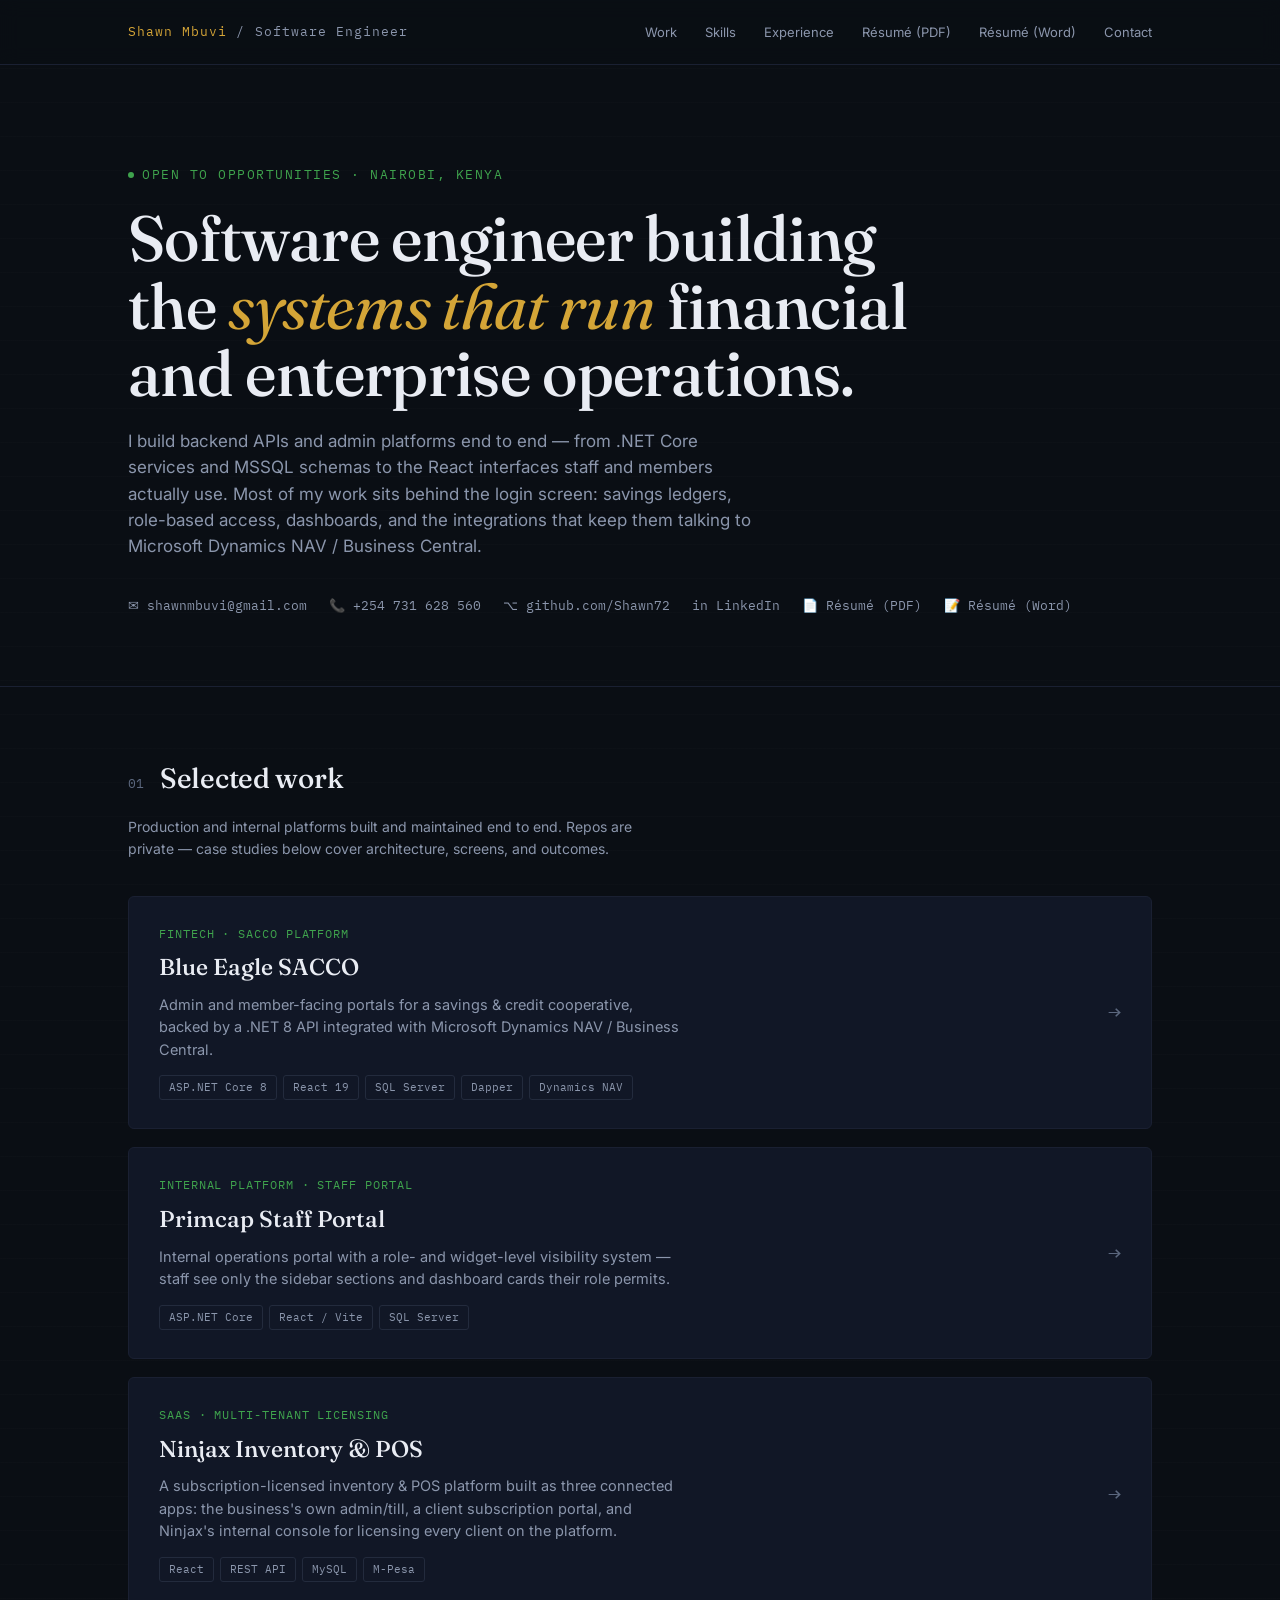
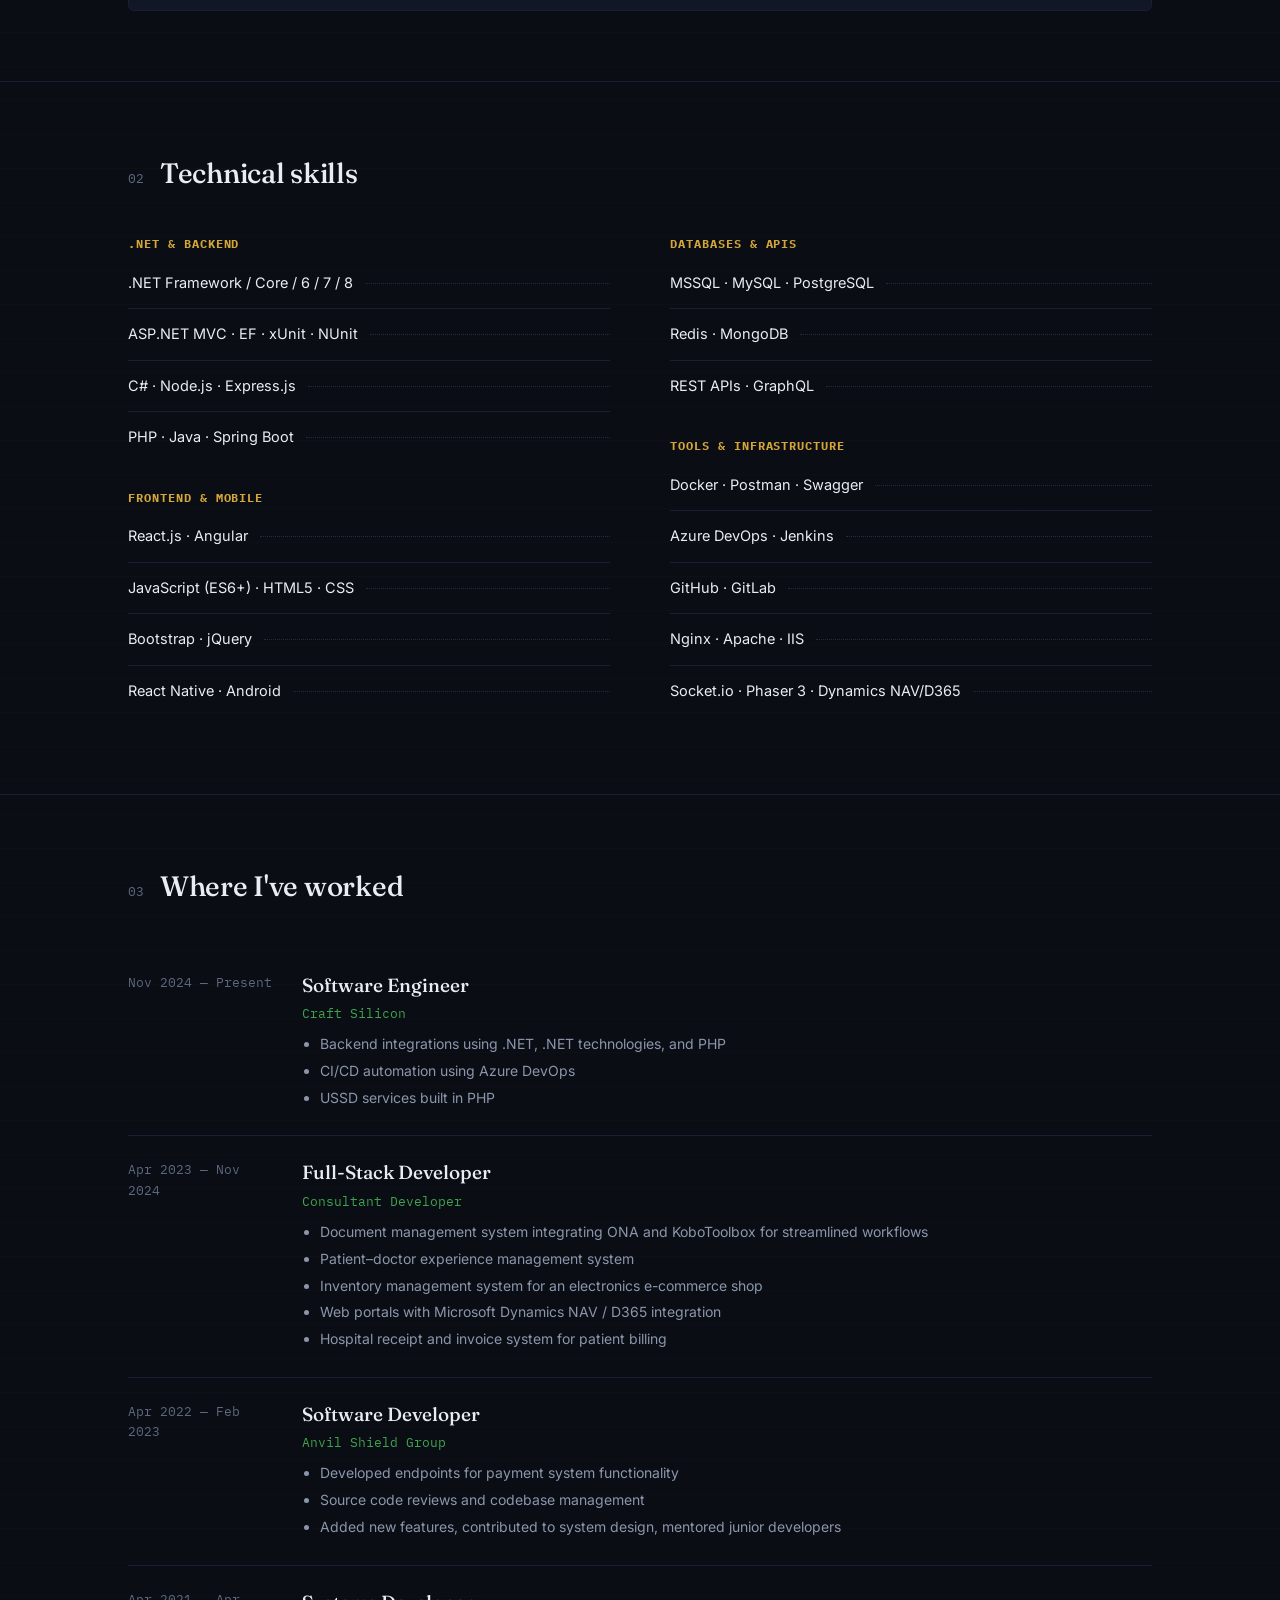
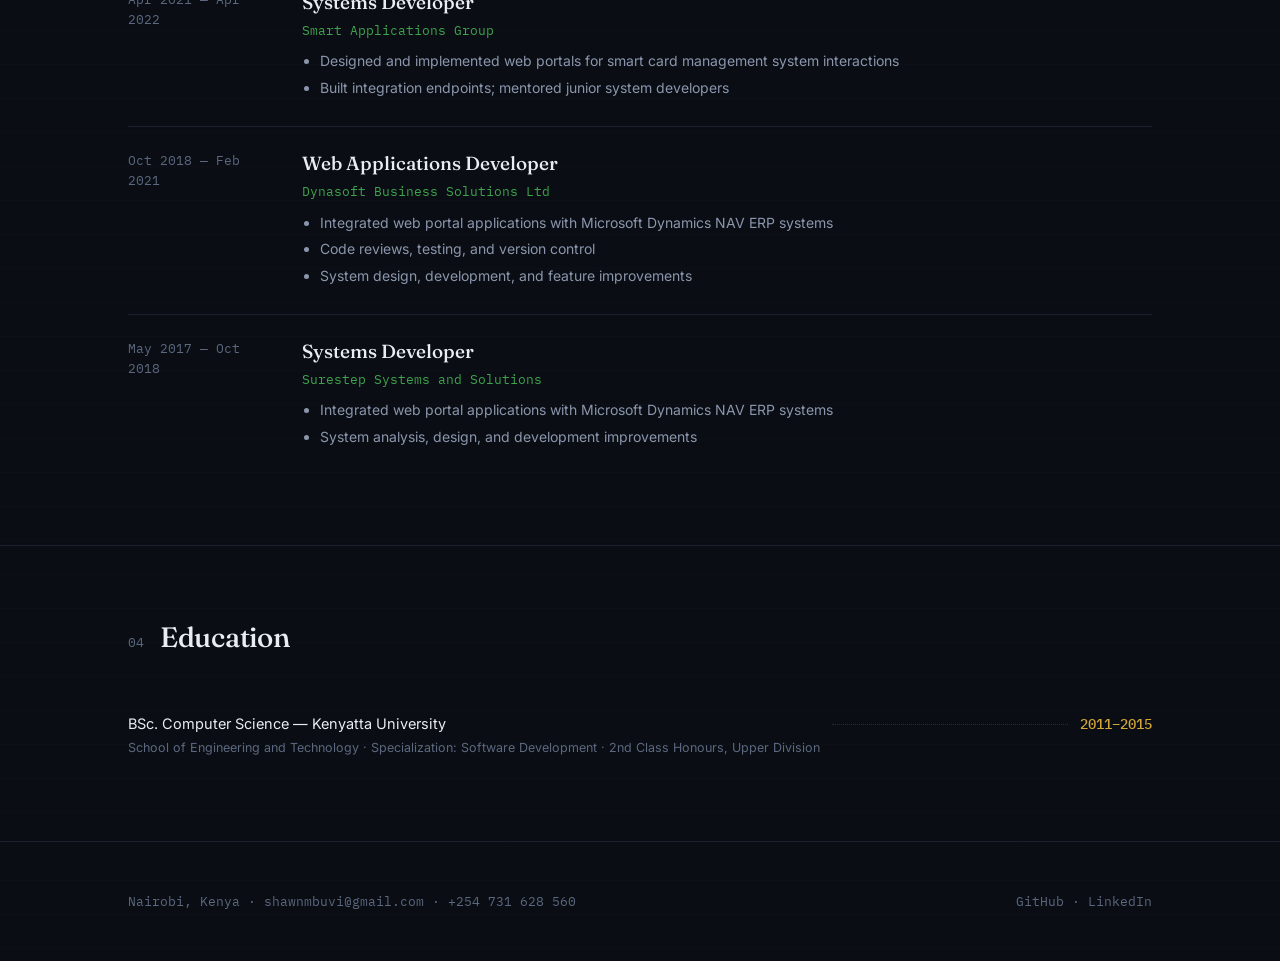
==== index.html @ 943379bf "Fix company name: Surestep, not Suresafe" ====
<!DOCTYPE html>
<html lang="en">
<head>
<meta charset="UTF-8">
<meta name="viewport" content="width=device-width, initial-scale=1.0">
<title>Shawn Mbuvi — Software Engineer</title>
<meta name="description" content="Shawn Mbuvi Ngutu — Software Engineer. .NET, React, and MSSQL systems for financial and enterprise platforms across Kenya.">
<link rel="stylesheet" href="css/style.css">
</head>
<body>

<nav class="nav">
  <div class="wrap">
    <a href="index.html" class="nav-mark">Shawn Mbuvi <span>/ Software Engineer</span></a>
    <div class="nav-links">
      <a href="#work">Work</a>
      <a href="#skills">Skills</a>
      <a href="#experience">Experience</a>
      <a href="assets/cv/Shawn_Mbuvi_CV.pdf" target="_blank" rel="noopener">Résumé (PDF)</a>
      <a href="assets/cv/Shawn_Mbuvi_CV.docx" target="_blank" rel="noopener">Résumé (Word)</a>
      <a href="#contact">Contact</a>
    </div>
  </div>
</nav>

<header class="hero">
  <div class="wrap">
    <div class="eyebrow">Open to opportunities · Nairobi, Kenya</div>
    <h1>Software engineer building the <em>systems that run</em> financial and enterprise operations.</h1>
    <p class="hero-lede">
      I build backend APIs and admin platforms end to end — from .NET Core services and MSSQL schemas
      to the React interfaces staff and members actually use. Most of my work sits behind the login screen:
      savings ledgers, role-based access, dashboards, and the integrations that keep them talking to
      Microsoft Dynamics NAV / Business Central.
    </p>
    <div class="hero-contacts">
      <a href="mailto:shawnmbuvi@gmail.com">✉ shawnmbuvi@gmail.com</a>
      <a href="tel:+254731628560">📞 +254 731 628 560</a>
      <a href="https://github.com/Shawn72" target="_blank" rel="noopener">⌥ github.com/Shawn72</a>
      <a href="https://www.linkedin.com/in/shawn-andre-mbuvi-02062682/" target="_blank" rel="noopener">in LinkedIn</a>
      <a href="assets/cv/Shawn_Mbuvi_CV.pdf" target="_blank" rel="noopener">📄 Résumé (PDF)</a>
      <a href="assets/cv/Shawn_Mbuvi_CV.docx" target="_blank" rel="noopener">📝 Résumé (Word)</a>
    </div>
  </div>
</header>

<section class="section" id="work">
  <div class="wrap">
    <div class="section-head">
      <span class="section-num">01</span>
      <h2>Selected work</h2>
    </div>
    <p class="section-note">Production and internal platforms built and maintained end to end. Repos are private — case studies below cover architecture, screens, and outcomes.</p>

    <div class="projects-grid">

      <a href="projects/blueeagle.html" class="pcard">
        <div>
          <div class="pcard-tag">Fintech · SACCO Platform</div>
          <h3>Blue Eagle SACCO</h3>
          <p>Admin and member-facing portals for a savings & credit cooperative, backed by a .NET 8 API
             integrated with Microsoft Dynamics NAV / Business Central.</p>
          <div class="pcard-stack">
            <span class="chip">ASP.NET Core 8</span>
            <span class="chip">React 19</span>
            <span class="chip">SQL Server</span>
            <span class="chip">Dapper</span>
            <span class="chip">Dynamics NAV</span>
          </div>
        </div>
        <div class="pcard-arrow">→</div>
      </a>

      <a href="projects/primcap.html" class="pcard">
        <div>
          <div class="pcard-tag">Internal Platform · Staff Portal</div>
          <h3>Primcap Staff Portal</h3>
          <p>Internal operations portal with a role- and widget-level visibility system — staff see only
             the sidebar sections and dashboard cards their role permits.</p>
          <div class="pcard-stack">
            <span class="chip">ASP.NET Core</span>
            <span class="chip">React / Vite</span>
            <span class="chip">SQL Server</span>
          </div>
        </div>
        <div class="pcard-arrow">→</div>
      </a>

      <a href="projects/ninjax.html" class="pcard">
        <div>
          <div class="pcard-tag">SaaS · Multi-tenant Licensing</div>
          <h3>Ninjax Inventory &amp; POS</h3>
          <p>A subscription-licensed inventory &amp; POS platform built as three connected apps: the
             business's own admin/till, a client subscription portal, and Ninjax's internal console for
             licensing every client on the platform.</p>
          <div class="pcard-stack">
            <span class="chip">React</span>
            <span class="chip">REST API</span>
            <span class="chip">MySQL</span>
            <span class="chip">M-Pesa</span>
          </div>
        </div>
        <div class="pcard-arrow">→</div>
      </a>

    </div>
  </div>
</section>

<section class="section" id="skills">
  <div class="wrap">
    <div class="section-head">
      <span class="section-num">02</span>
      <h2>Technical skills</h2>
    </div>

    <div class="skills-grid">
      <div>
        <div class="skill-group">
          <h4>.NET &amp; Backend</h4>
          <div class="ledger-row"><span class="ledger-label">.NET Framework / Core / 6 / 7 / 8</span><span class="ledger-leader"></span></div>
          <div class="ledger-row"><span class="ledger-label">ASP.NET MVC · EF · xUnit · NUnit</span><span class="ledger-leader"></span></div>
          <div class="ledger-row"><span class="ledger-label">C# · Node.js · Express.js</span><span class="ledger-leader"></span></div>
          <div class="ledger-row"><span class="ledger-label">PHP · Java · Spring Boot</span><span class="ledger-leader"></span></div>
        </div>
        <div class="skill-group" style="margin-top:26px">
          <h4>Frontend &amp; Mobile</h4>
          <div class="ledger-row"><span class="ledger-label">React.js · Angular</span><span class="ledger-leader"></span></div>
          <div class="ledger-row"><span class="ledger-label">JavaScript (ES6+) · HTML5 · CSS</span><span class="ledger-leader"></span></div>
          <div class="ledger-row"><span class="ledger-label">Bootstrap · jQuery</span><span class="ledger-leader"></span></div>
          <div class="ledger-row"><span class="ledger-label">React Native · Android</span><span class="ledger-leader"></span></div>
        </div>
      </div>
      <div>
        <div class="skill-group">
          <h4>Databases &amp; APIs</h4>
          <div class="ledger-row"><span class="ledger-label">MSSQL · MySQL · PostgreSQL</span><span class="ledger-leader"></span></div>
          <div class="ledger-row"><span class="ledger-label">Redis · MongoDB</span><span class="ledger-leader"></span></div>
          <div class="ledger-row"><span class="ledger-label">REST APIs · GraphQL</span><span class="ledger-leader"></span></div>
        </div>
        <div class="skill-group" style="margin-top:26px">
          <h4>Tools &amp; Infrastructure</h4>
          <div class="ledger-row"><span class="ledger-label">Docker · Postman · Swagger</span><span class="ledger-leader"></span></div>
          <div class="ledger-row"><span class="ledger-label">Azure DevOps · Jenkins</span><span class="ledger-leader"></span></div>
          <div class="ledger-row"><span class="ledger-label">GitHub · GitLab</span><span class="ledger-leader"></span></div>
          <div class="ledger-row"><span class="ledger-label">Nginx · Apache · IIS</span><span class="ledger-leader"></span></div>
          <div class="ledger-row"><span class="ledger-label">Socket.io · Phaser 3 · Dynamics NAV/D365</span><span class="ledger-leader"></span></div>
        </div>
      </div>
    </div>
  </div>
</section>

<section class="section" id="experience">
  <div class="wrap">
    <div class="section-head">
      <span class="section-num">03</span>
      <h2>Where I've worked</h2>
    </div>

    <div class="timeline">
      <div class="tl-item">
        <div class="tl-date">Nov 2024 — Present</div>
        <div>
          <div class="tl-role">Software Engineer</div>
          <div class="tl-org">Craft Silicon</div>
          <ul>
            <li>Backend integrations using .NET, .NET technologies, and PHP</li>
            <li>CI/CD automation using Azure DevOps</li>
            <li>USSD services built in PHP</li>
          </ul>
        </div>
      </div>

      <div class="tl-item">
        <div class="tl-date">Apr 2023 — Nov 2024</div>
        <div>
          <div class="tl-role">Full-Stack Developer</div>
          <div class="tl-org">Consultant Developer</div>
          <ul>
            <li>Document management system integrating ONA and KoboToolbox for streamlined workflows</li>
            <li>Patient–doctor experience management system</li>
            <li>Inventory management system for an electronics e-commerce shop</li>
            <li>Web portals with Microsoft Dynamics NAV / D365 integration</li>
            <li>Hospital receipt and invoice system for patient billing</li>
          </ul>
        </div>
      </div>

      <div class="tl-item">
        <div class="tl-date">Apr 2022 — Feb 2023</div>
        <div>
          <div class="tl-role">Software Developer</div>
          <div class="tl-org">Anvil Shield Group</div>
          <ul>
            <li>Developed endpoints for payment system functionality</li>
            <li>Source code reviews and codebase management</li>
            <li>Added new features, contributed to system design, mentored junior developers</li>
          </ul>
        </div>
      </div>

      <div class="tl-item">
        <div class="tl-date">Apr 2021 — Apr 2022</div>
        <div>
          <div class="tl-role">Systems Developer</div>
          <div class="tl-org">Smart Applications Group</div>
          <ul>
            <li>Designed and implemented web portals for smart card management system interactions</li>
            <li>Built integration endpoints; mentored junior system developers</li>
          </ul>
        </div>
      </div>

      <div class="tl-item">
        <div class="tl-date">Oct 2018 — Feb 2021</div>
        <div>
          <div class="tl-role">Web Applications Developer</div>
          <div class="tl-org">Dynasoft Business Solutions Ltd</div>
          <ul>
            <li>Integrated web portal applications with Microsoft Dynamics NAV ERP systems</li>
            <li>Code reviews, testing, and version control</li>
            <li>System design, development, and feature improvements</li>
          </ul>
        </div>
      </div>

      <div class="tl-item">
        <div class="tl-date">May 2017 — Oct 2018</div>
        <div>
          <div class="tl-role">Systems Developer</div>
          <div class="tl-org">Surestep Systems and Solutions</div>
          <ul>
            <li>Integrated web portal applications with Microsoft Dynamics NAV ERP systems</li>
            <li>System analysis, design, and development improvements</li>
          </ul>
        </div>
      </div>
    </div>
  </div>
</section>

<section class="section" id="education">
  <div class="wrap">
    <div class="section-head">
      <span class="section-num">04</span>
      <h2>Education</h2>
    </div>
    <div class="ledger-row">
      <span class="ledger-label">BSc. Computer Science — Kenyatta University<span class="ledger-sub">School of Engineering and Technology · Specialization: Software Development · 2nd Class Honours, Upper Division</span></span>
      <span class="ledger-leader"></span>
      <span class="ledger-value">2011–2015</span>
    </div>
  </div>
</section>

<footer class="footer" id="contact">
  <div class="wrap" style="display:flex;justify-content:space-between;align-items:center;flex-wrap:wrap;gap:16px;width:100%">
    <div class="footer-mono">Nairobi, Kenya · <a href="mailto:shawnmbuvi@gmail.com">shawnmbuvi@gmail.com</a> · +254 731 628 560</div>
    <div class="footer-mono"><a href="https://github.com/Shawn72" target="_blank" rel="noopener">GitHub</a> · <a href="https://www.linkedin.com/in/shawn-andre-mbuvi-02062682/" target="_blank" rel="noopener">LinkedIn</a></div>
  </div>
</footer>

</body>
</html>
---- css/style.css ----
@import url('https://fonts.googleapis.com/css2?family=Fraunces:opsz,wght@9..144,400;9..144,500;9..144,600&family=Inter:wght@400;500;600;700&family=IBM+Plex+Mono:wght@400;500;600&display=swap');

:root{
  --bg:#0A0E14;
  --panel:#111726;
  --panel-raised:#161D2E;
  --ink:#E9ECF3;
  --ink-dim:#8B96AC;
  --ink-faint:#5C687F;
  --gold:#D4A537;
  --gold-soft:#8A7434;
  --green:#3FA34D;
  --rule:#232B3D;
  --rule-soft:#1A2032;

  --display:'Fraunces', serif;
  --body:'Inter', -apple-system, sans-serif;
  --mono:'IBM Plex Mono', monospace;

  --max:1080px;
}

*{box-sizing:border-box;margin:0;padding:0}
html{scroll-behavior:smooth}
body{
  background:var(--bg);
  color:var(--ink);
  font-family:var(--body);
  line-height:1.55;
  -webkit-font-smoothing:antialiased;
}
a{color:inherit;text-decoration:none}
img{max-width:100%;display:block}

.wrap{max-width:var(--max);margin:0 auto;padding:0 28px}

/* Faint ledger-paper texture on the base background */
body{
  background-image:
    repeating-linear-gradient(180deg, rgba(255,255,255,0.012) 0px, rgba(255,255,255,0.012) 1px, transparent 1px, transparent 34px);
}

/* ---------- Nav ---------- */
.nav{
  position:sticky; top:0; z-index:50;
  background:rgba(10,14,20,0.86);
  backdrop-filter:blur(10px);
  border-bottom:1px solid var(--rule-soft);
}
.nav .wrap{display:flex;align-items:center;justify-content:space-between;height:64px}
.nav-mark{font-family:var(--mono);font-size:13px;letter-spacing:.08em;color:var(--gold)}
.nav-mark span{color:var(--ink-dim)}
.nav-links{display:flex;gap:28px;font-size:13px;color:var(--ink-dim)}
.nav-links a:hover{color:var(--ink)}
.nav-back{font-family:var(--mono);font-size:13px;color:var(--ink-dim)}
.nav-back:hover{color:var(--gold)}

/* ---------- Ledger row (signature element) ---------- */
.ledger{width:100%;border-collapse:collapse}
.ledger-row{
  display:flex; align-items:baseline; gap:12px;
  padding:14px 0;
  border-bottom:1px solid var(--rule-soft);
}
.ledger-row:last-child{border-bottom:none}
.ledger-label{
  font-family:var(--body); font-size:14.5px; color:var(--ink);
  white-space:nowrap;
}
.ledger-leader{
  flex:1; border-bottom:1px dotted var(--rule);
  transform:translateY(-4px);
  min-width:20px;
}
.ledger-value{
  font-family:var(--mono); font-size:14px; color:var(--gold);
  white-space:nowrap; font-weight:500;
}
.ledger-sub{font-size:12.5px;color:var(--ink-faint);display:block;margin-top:2px}

/* ---------- Hero ---------- */
.hero{padding:100px 0 70px; border-bottom:1px solid var(--rule-soft)}
.eyebrow{
  font-family:var(--mono); font-size:12.5px; letter-spacing:.12em;
  color:var(--green); text-transform:uppercase; margin-bottom:20px;
  display:flex; align-items:center; gap:8px;
}
.eyebrow::before{content:'';width:6px;height:6px;background:var(--green);border-radius:50%;display:inline-block}
.hero h1{
  font-family:var(--display); font-weight:500; font-size:clamp(38px,5.2vw,64px);
  line-height:1.05; letter-spacing:-0.01em; max-width:820px; margin-bottom:22px;
}
.hero h1 em{font-style:italic;color:var(--gold);font-weight:400}
.hero-lede{
  font-size:17px; color:var(--ink-dim); max-width:640px; margin-bottom:36px;
}
.hero-contacts{display:flex;flex-wrap:wrap;gap:22px;font-family:var(--mono);font-size:13px;color:var(--ink-dim)}
.hero-contacts a:hover{color:var(--gold)}

/* ---------- Section headers ---------- */
.section{padding:70px 0;border-bottom:1px solid var(--rule-soft)}
.section-head{display:flex;align-items:baseline;gap:16px;margin-bottom:40px}
.section-num{font-family:var(--mono);font-size:12.5px;color:var(--ink-faint)}
.section h2{font-family:var(--display);font-weight:500;font-size:28px;letter-spacing:-0.01em}
.section-note{font-size:14px;color:var(--ink-dim);max-width:520px;margin-top:-24px;margin-bottom:36px}

/* ---------- Project cards ---------- */
.projects-grid{display:flex;flex-direction:column;gap:18px}
.pcard{
  display:grid; grid-template-columns:1fr auto;
  gap:20px; align-items:center;
  background:var(--panel);
  border:1px solid var(--rule-soft);
  border-radius:6px;
  padding:28px 30px;
  transition:border-color .18s ease, background .18s ease;
}
.pcard:hover{border-color:var(--gold-soft); background:var(--panel-raised)}
.pcard-tag{font-family:var(--mono);font-size:11.5px;color:var(--green);letter-spacing:.08em;text-transform:uppercase;margin-bottom:8px}
.pcard h3{font-family:var(--display);font-weight:500;font-size:23px;margin-bottom:8px}
.pcard p{color:var(--ink-dim);font-size:14.5px;max-width:520px}
.pcard-stack{display:flex;flex-wrap:wrap;gap:6px;margin-top:14px}
.chip{
  font-family:var(--mono);font-size:11px;color:var(--ink-dim);
  border:1px solid var(--rule);padding:3px 9px;border-radius:3px;
}
.pcard-arrow{font-family:var(--mono);font-size:22px;color:var(--ink-faint);transition:color .18s, transform .18s}
.pcard:hover .pcard-arrow{color:var(--gold);transform:translateX(4px)}

/* ---------- Skills ---------- */
.skills-grid{display:grid;grid-template-columns:repeat(2,1fr);gap:0 60px}
.skill-group{margin-bottom:8px}
.skill-group h4{
  font-family:var(--mono);font-size:12px;letter-spacing:.08em;text-transform:uppercase;
  color:var(--gold); margin-bottom:4px;
}

/* ---------- Experience timeline ---------- */
.timeline{display:flex;flex-direction:column}
.tl-item{
  display:grid; grid-template-columns:150px 1fr; gap:24px;
  padding:22px 0; border-bottom:1px solid var(--rule-soft);
}
.tl-item:last-child{border-bottom:none}
.tl-date{font-family:var(--mono);font-size:13px;color:var(--ink-faint);padding-top:2px}
.tl-role{font-family:var(--display);font-size:19px;font-weight:500;margin-bottom:4px}
.tl-org{font-family:var(--mono);font-size:12.5px;color:var(--green);margin-bottom:10px}
.tl-item ul{padding-left:18px;color:var(--ink-dim);font-size:14px}
.tl-item li{margin-bottom:5px}

/* ---------- Footer ---------- */
.footer{padding:50px 0;display:flex;justify-content:space-between;align-items:center;flex-wrap:wrap;gap:16px}
.footer-mono{font-family:var(--mono);font-size:12.5px;color:var(--ink-faint)}
.footer a:hover{color:var(--gold)}

/* ---------- Case study pages ---------- */
.cs-hero{padding:60px 0 50px;border-bottom:1px solid var(--rule-soft)}
.cs-hero h1{font-family:var(--display);font-weight:500;font-size:clamp(32px,4.5vw,50px);letter-spacing:-.01em;margin-bottom:16px;max-width:760px}
.cs-hero p{color:var(--ink-dim);font-size:16px;max-width:600px}
.status-badge{
  display:inline-block; font-family:var(--mono); font-size:11.5px;
  border:1px solid var(--gold-soft); color:var(--gold);
  padding:4px 10px; border-radius:3px; margin-bottom:20px; letter-spacing:.05em;
}
.stat-strip{display:grid;grid-template-columns:repeat(auto-fit,minmax(120px,1fr));gap:0;margin-top:40px;border-top:1px solid var(--rule-soft)}
.stat{padding:20px 20px 20px 0;border-right:1px solid var(--rule-soft)}
.stat:last-child{border-right:none}
.stat-num{font-family:var(--mono);font-size:26px;color:var(--gold);font-weight:500}
.stat-label{font-size:12px;color:var(--ink-dim);margin-top:4px}

.shot{
  background:var(--panel); border:1px solid var(--rule-soft); border-radius:6px;
  padding:60px 24px; text-align:center; margin:28px 0;
}
.shot-label{font-family:var(--mono);font-size:12px;color:var(--ink-faint);letter-spacing:.06em;text-transform:uppercase}

.shot-img{
  background:var(--panel); border:1px solid var(--rule-soft); border-radius:6px;
  overflow:hidden; margin:28px 0;
}
.shot-img img{width:100%;display:block}
.shot-caption{
  padding:14px 18px; border-top:1px solid var(--rule-soft);
  display:flex; justify-content:space-between; align-items:baseline; gap:12px; flex-wrap:wrap;
}
.shot-caption h5{font-family:var(--body);font-weight:600;font-size:14px;color:var(--ink)}
.shot-caption p{font-family:var(--body);font-size:13px;color:var(--ink-dim);margin-top:2px}
.shot-caption .shot-route{font-family:var(--mono);font-size:11.5px;color:var(--gold);white-space:nowrap}
.shot-pair{display:grid;grid-template-columns:1fr 1fr;gap:20px}
@media (max-width:720px){.shot-pair{grid-template-columns:1fr}}

.feature-list{display:flex;flex-direction:column;gap:0}
.feature{padding:24px 0;border-bottom:1px solid var(--rule-soft);display:grid;grid-template-columns:32px 1fr;gap:18px}
.feature:last-child{border-bottom:none}
.feature-mark{font-family:var(--mono);color:var(--gold-soft);font-size:13px;padding-top:3px}
.feature h4{font-family:var(--display);font-weight:500;font-size:18px;margin-bottom:6px}
.feature p{color:var(--ink-dim);font-size:14.5px}

.placeholder-note{
  font-family:var(--mono);font-size:12px;color:var(--green);
  background:rgba(63,163,77,0.08);border:1px dashed rgba(63,163,77,0.35);
  padding:10px 14px;border-radius:4px;margin:10px 0 30px;
}

@media (max-width:720px){
  .skills-grid{grid-template-columns:1fr}
  .pcard{grid-template-columns:1fr}
  .pcard-arrow{display:none}
  .tl-item{grid-template-columns:1fr;gap:6px}
  .nav-links{display:none}
}
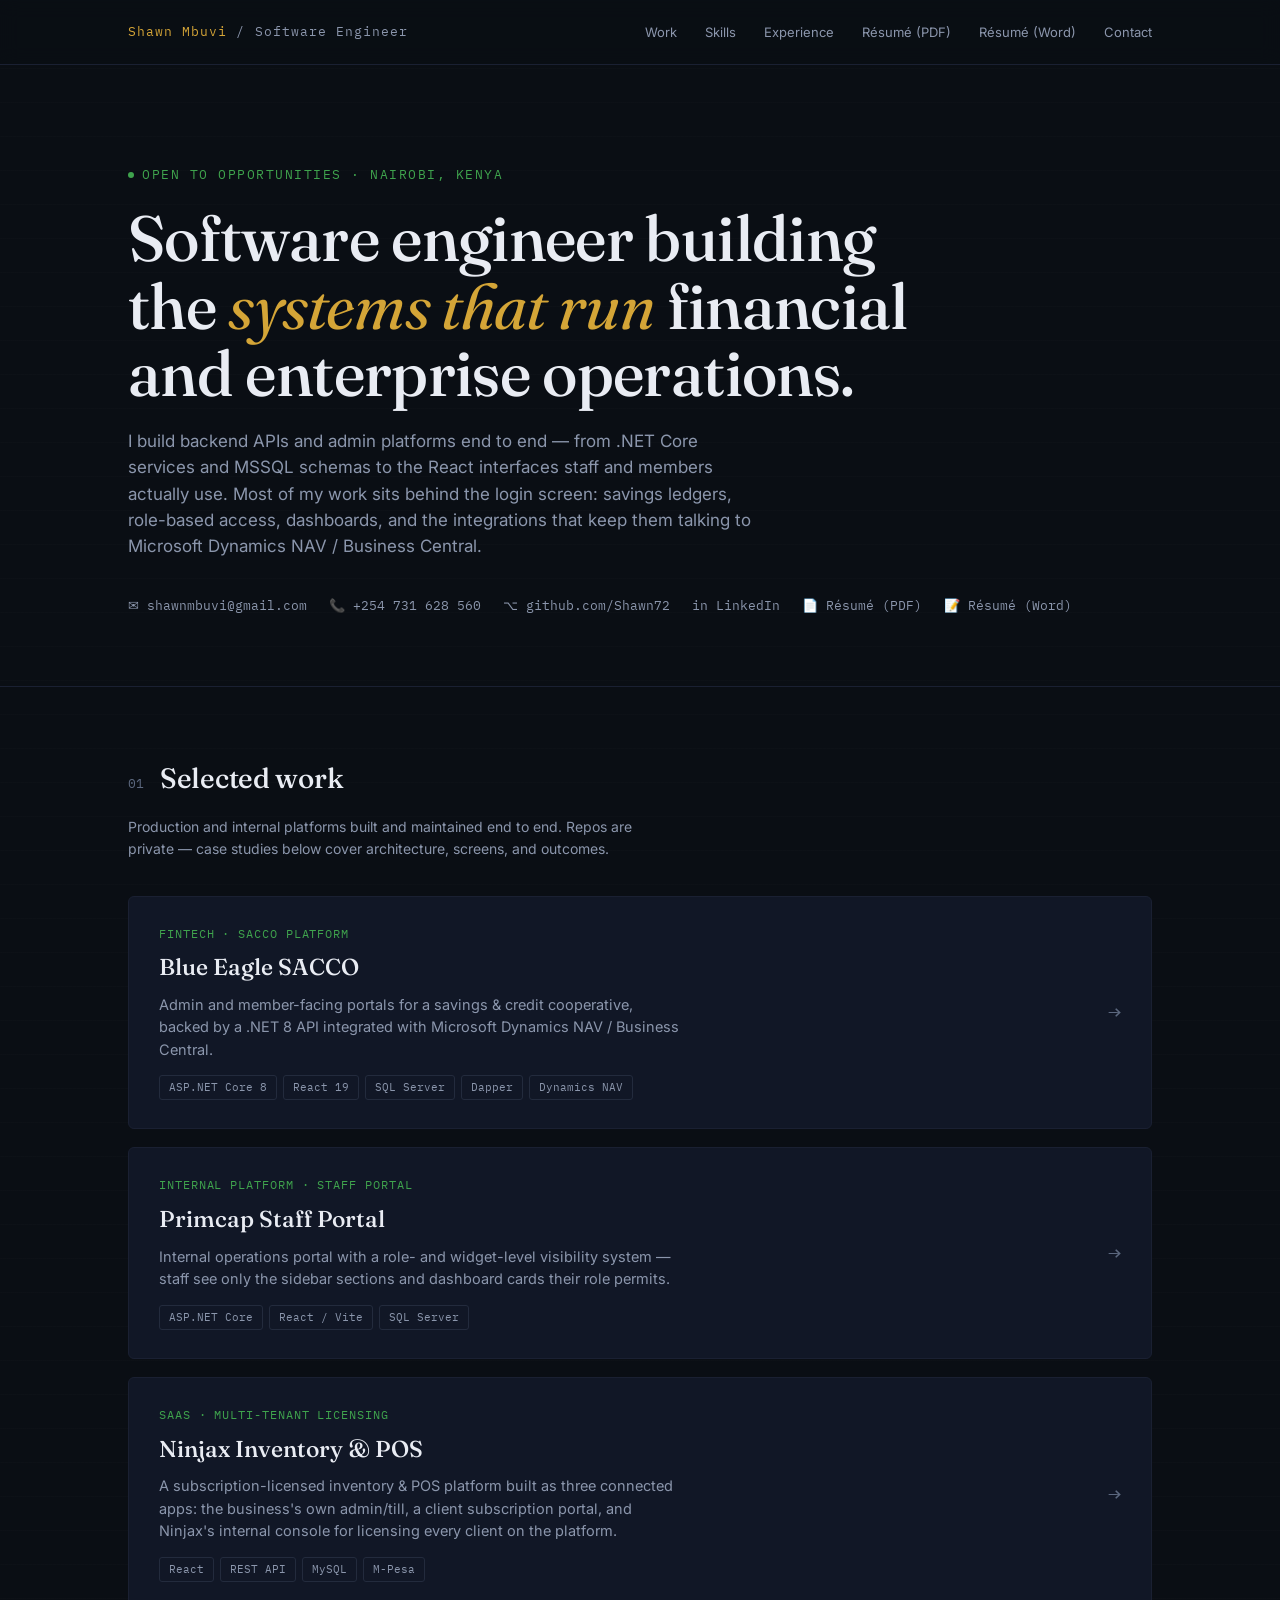
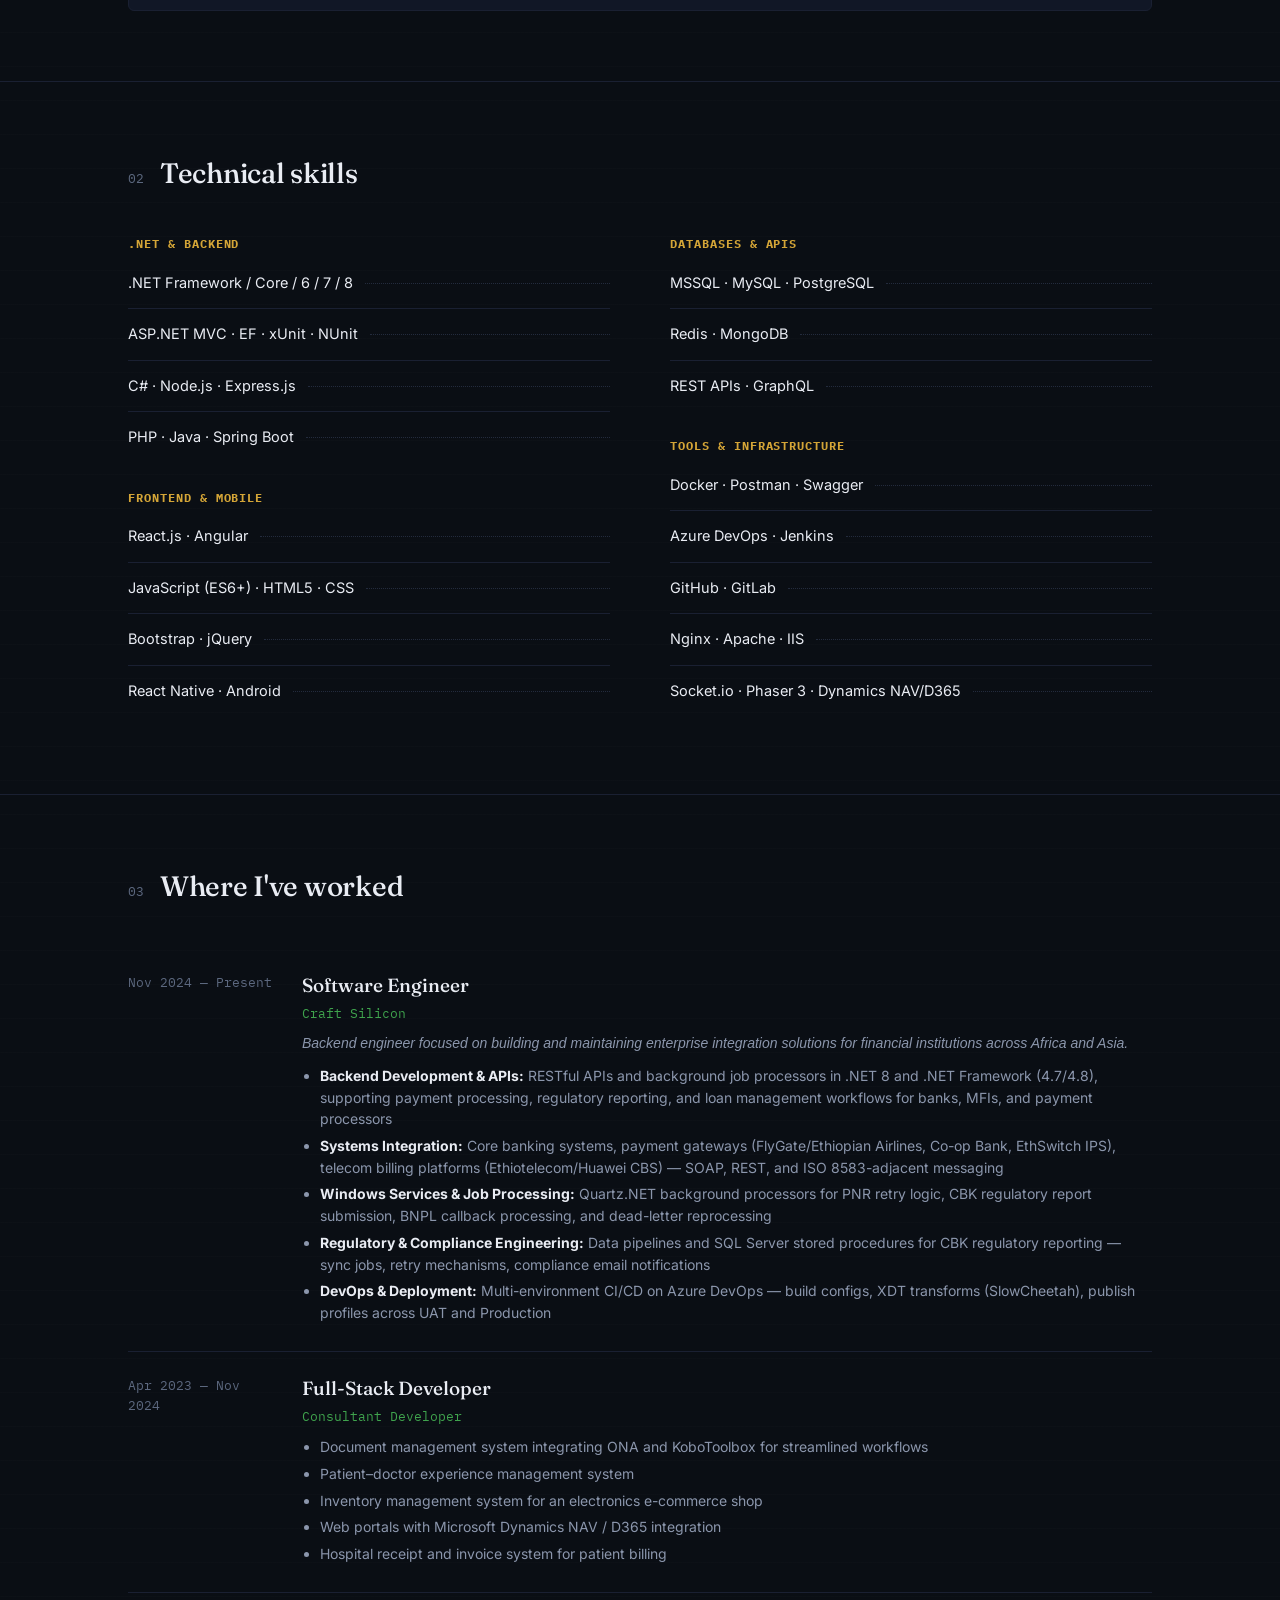
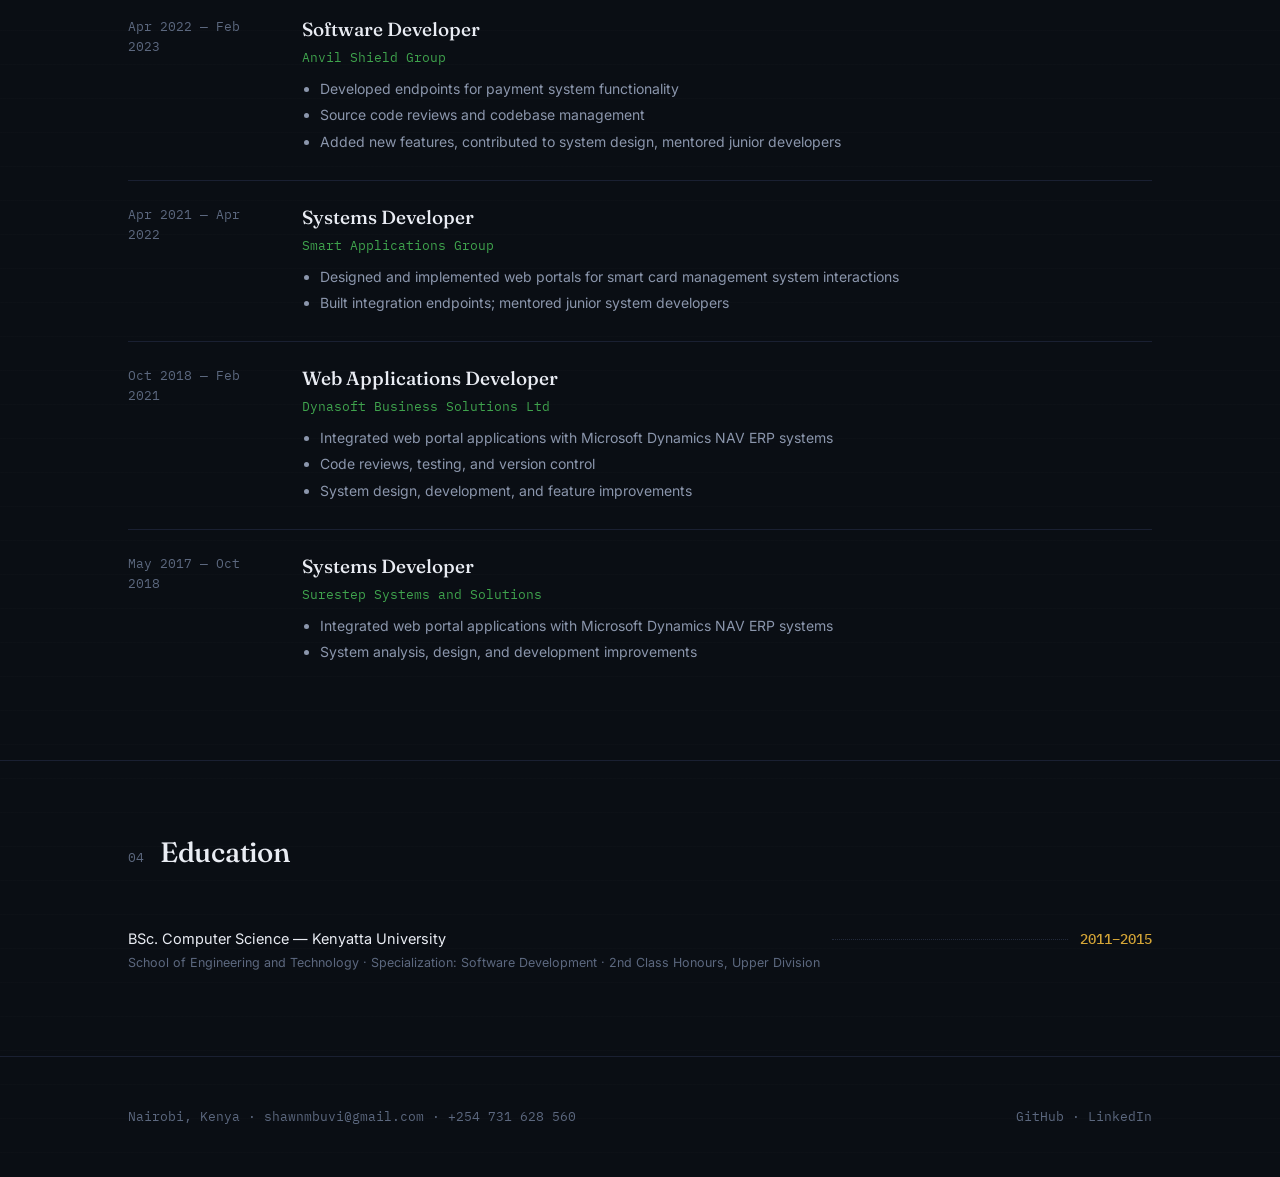
==== commit 146cb3f2: "Expand Craft Silicon timeline entry to match updated CV detail" ====
--- a/index.html
+++ b/index.html
@@ -164,10 +164,13 @@
         <div>
           <div class="tl-role">Software Engineer</div>
           <div class="tl-org">Craft Silicon</div>
-          <ul>
-            <li>Backend integrations using .NET, .NET technologies, and PHP</li>
-            <li>CI/CD automation using Azure DevOps</li>
-            <li>USSD services built in PHP</li>
+          <p style="font-size:14px;color:var(--ink-dim);font-style:italic;margin-bottom:10px">Backend engineer focused on building and maintaining enterprise integration solutions for financial institutions across Africa and Asia.</p>
+          <ul>
+            <li><strong style="color:var(--ink)">Backend Development &amp; APIs:</strong> RESTful APIs and background job processors in .NET 8 and .NET Framework (4.7/4.8), supporting payment processing, regulatory reporting, and loan management workflows for banks, MFIs, and payment processors</li>
+            <li><strong style="color:var(--ink)">Systems Integration:</strong> Core banking systems, payment gateways (FlyGate/Ethiopian Airlines, Co-op Bank, EthSwitch IPS), telecom billing platforms (Ethiotelecom/Huawei CBS) — SOAP, REST, and ISO 8583-adjacent messaging</li>
+            <li><strong style="color:var(--ink)">Windows Services &amp; Job Processing:</strong> Quartz.NET background processors for PNR retry logic, CBK regulatory report submission, BNPL callback processing, and dead-letter reprocessing</li>
+            <li><strong style="color:var(--ink)">Regulatory &amp; Compliance Engineering:</strong> Data pipelines and SQL Server stored procedures for CBK regulatory reporting — sync jobs, retry mechanisms, compliance email notifications</li>
+            <li><strong style="color:var(--ink)">DevOps &amp; Deployment:</strong> Multi-environment CI/CD on Azure DevOps — build configs, XDT transforms (SlowCheetah), publish profiles across UAT and Production</li>
           </ul>
         </div>
       </div>
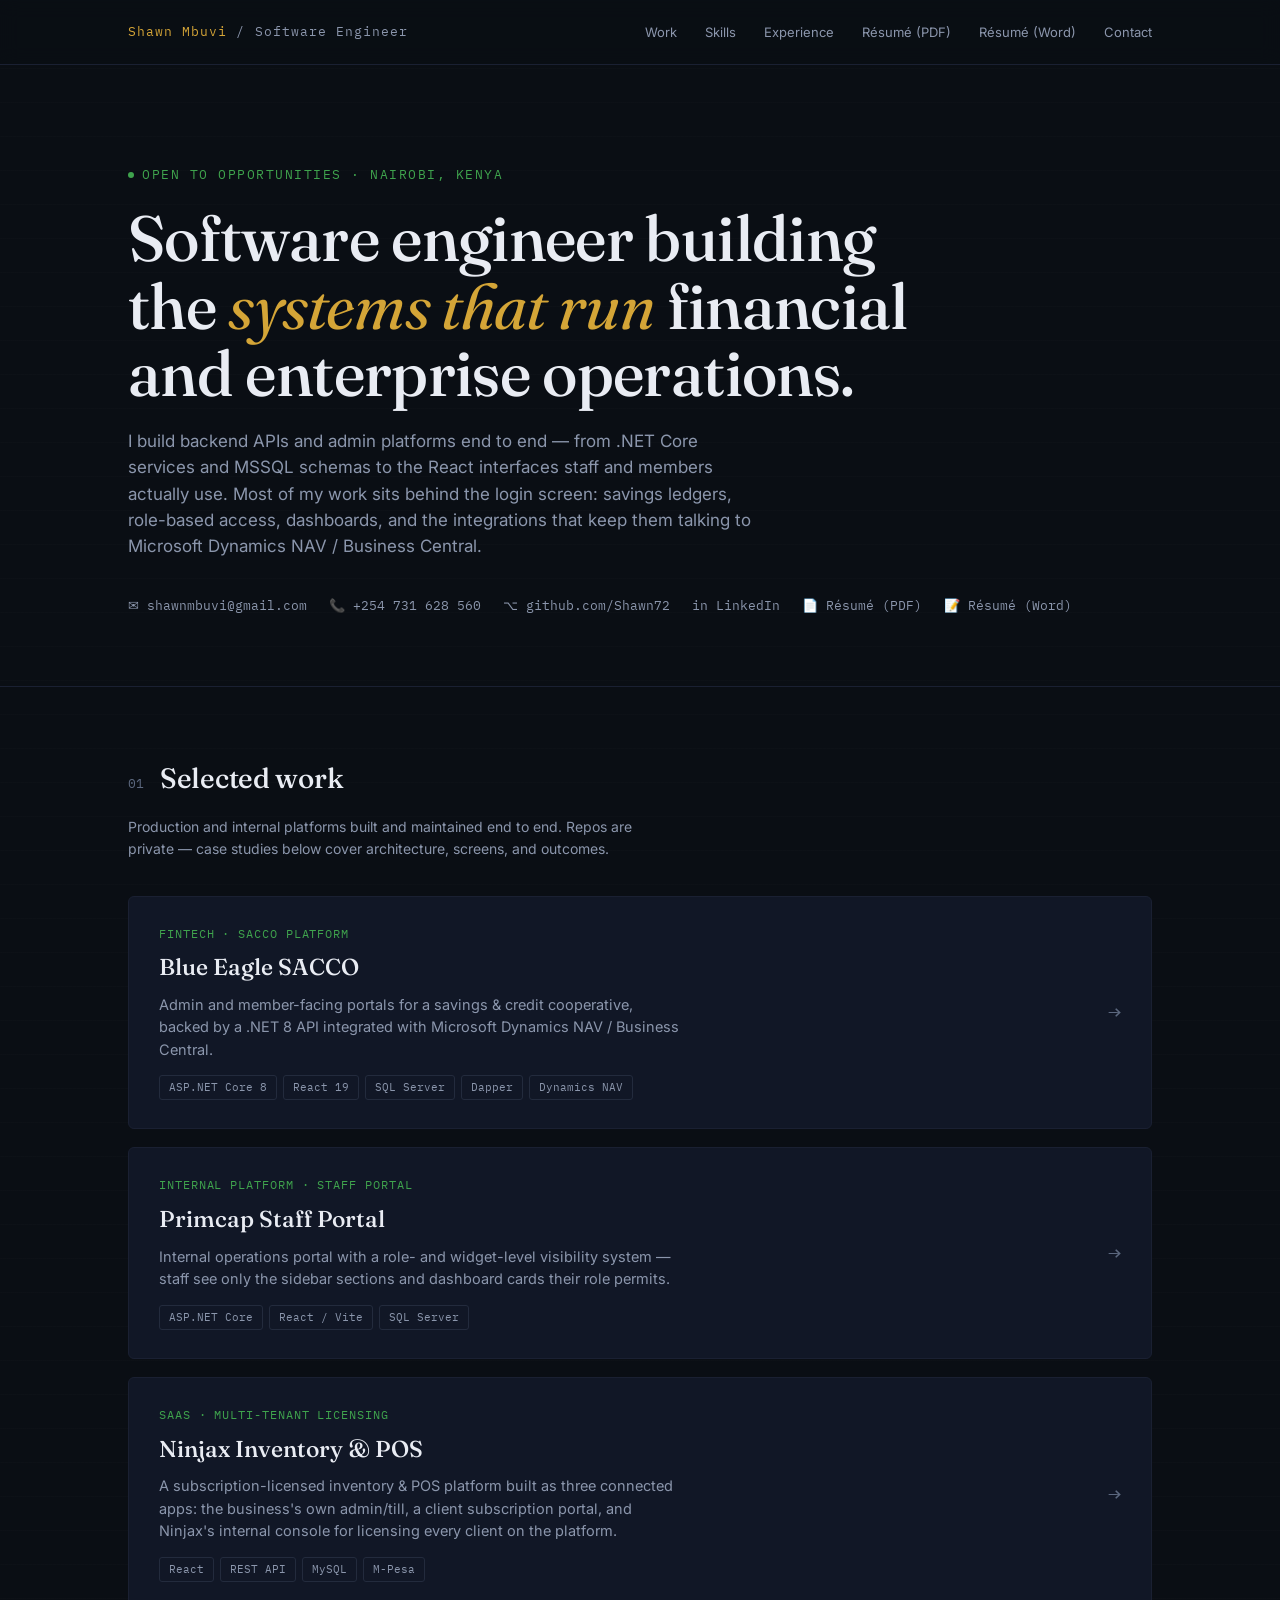
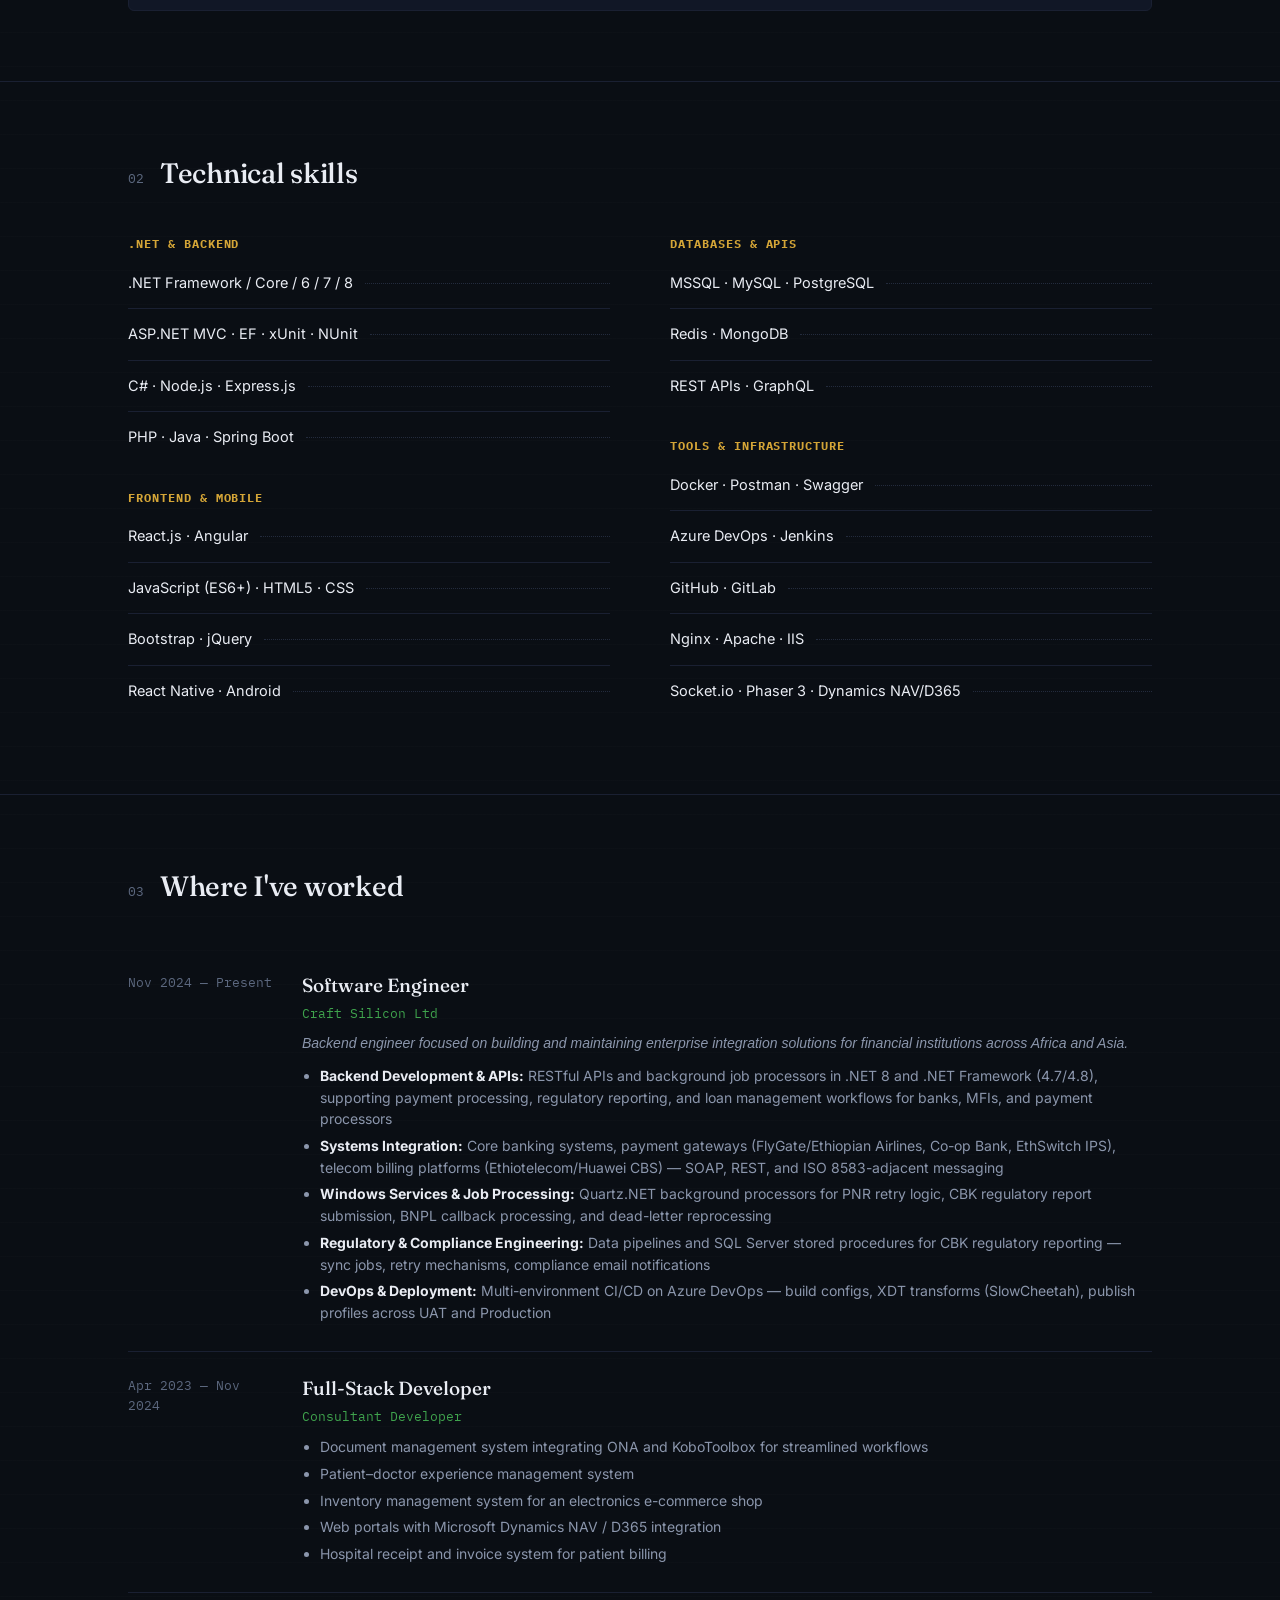
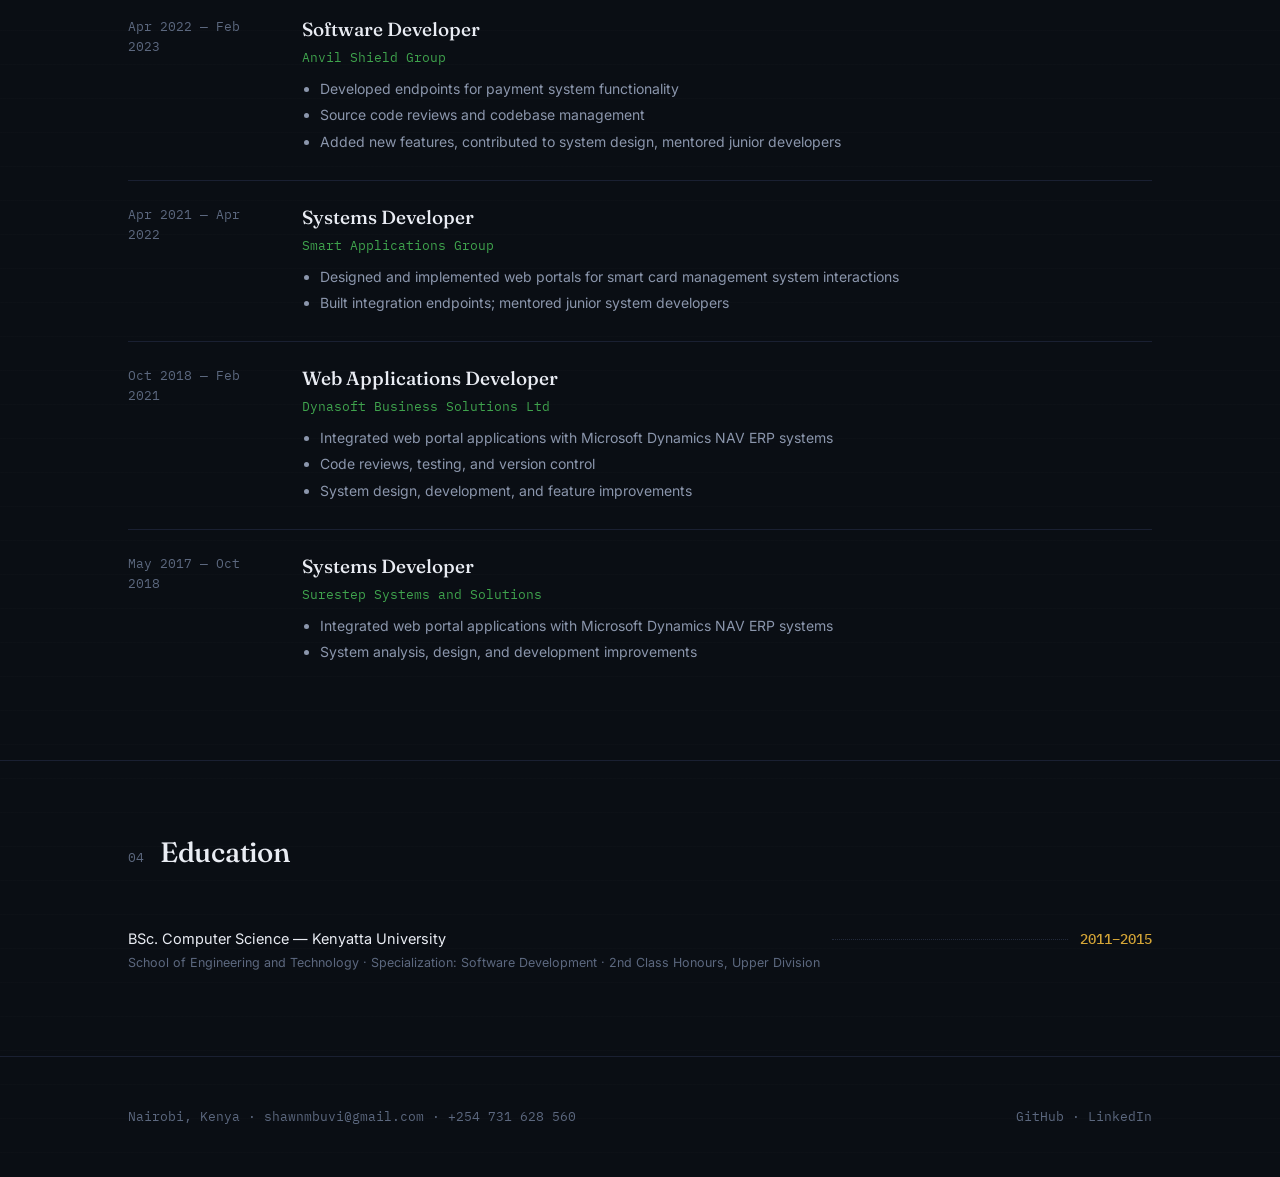
==== commit c65be63a: "Add Ltd to Craft Silicon on homepage timeline" ====
--- a/index.html
+++ b/index.html
@@ -163,7 +163,7 @@
         <div class="tl-date">Nov 2024 — Present</div>
         <div>
           <div class="tl-role">Software Engineer</div>
-          <div class="tl-org">Craft Silicon</div>
+          <div class="tl-org">Craft Silicon Ltd</div>
           <p style="font-size:14px;color:var(--ink-dim);font-style:italic;margin-bottom:10px">Backend engineer focused on building and maintaining enterprise integration solutions for financial institutions across Africa and Asia.</p>
           <ul>
             <li><strong style="color:var(--ink)">Backend Development &amp; APIs:</strong> RESTful APIs and background job processors in .NET 8 and .NET Framework (4.7/4.8), supporting payment processing, regulatory reporting, and loan management workflows for banks, MFIs, and payment processors</li>
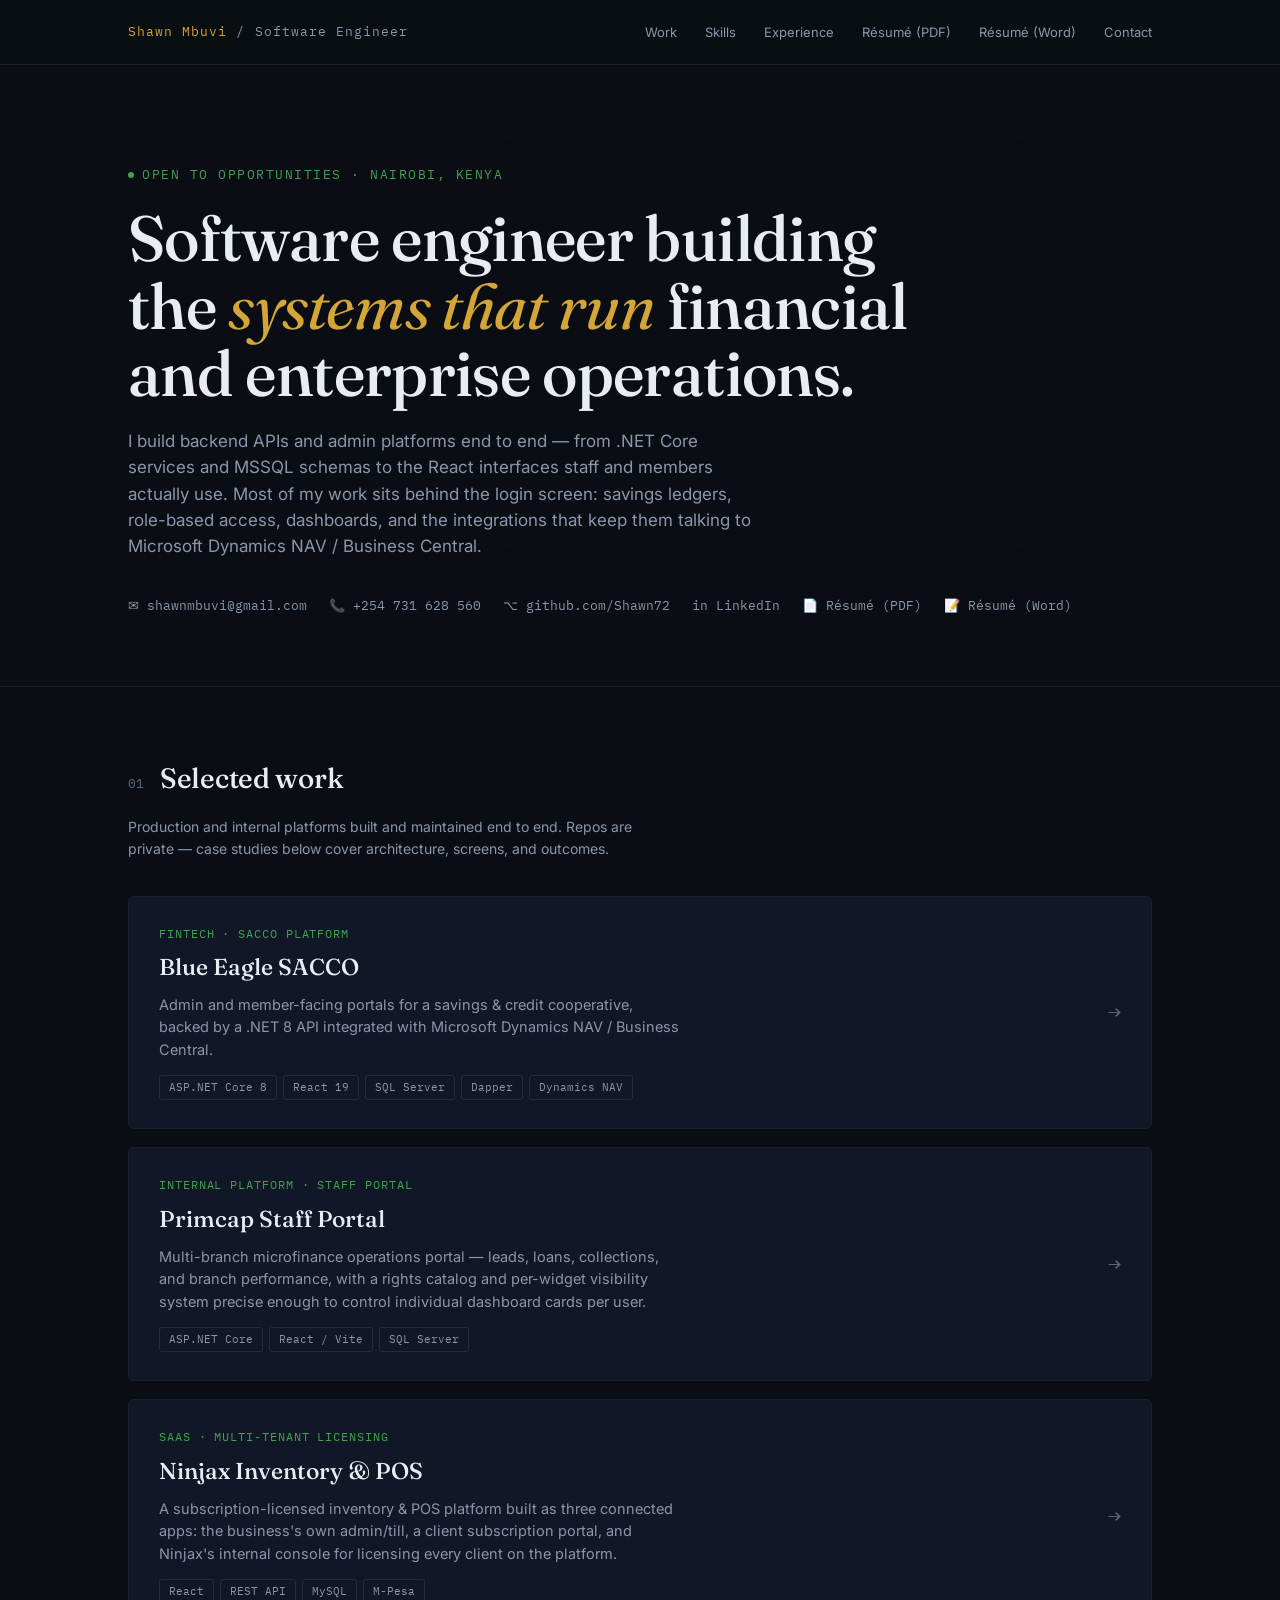
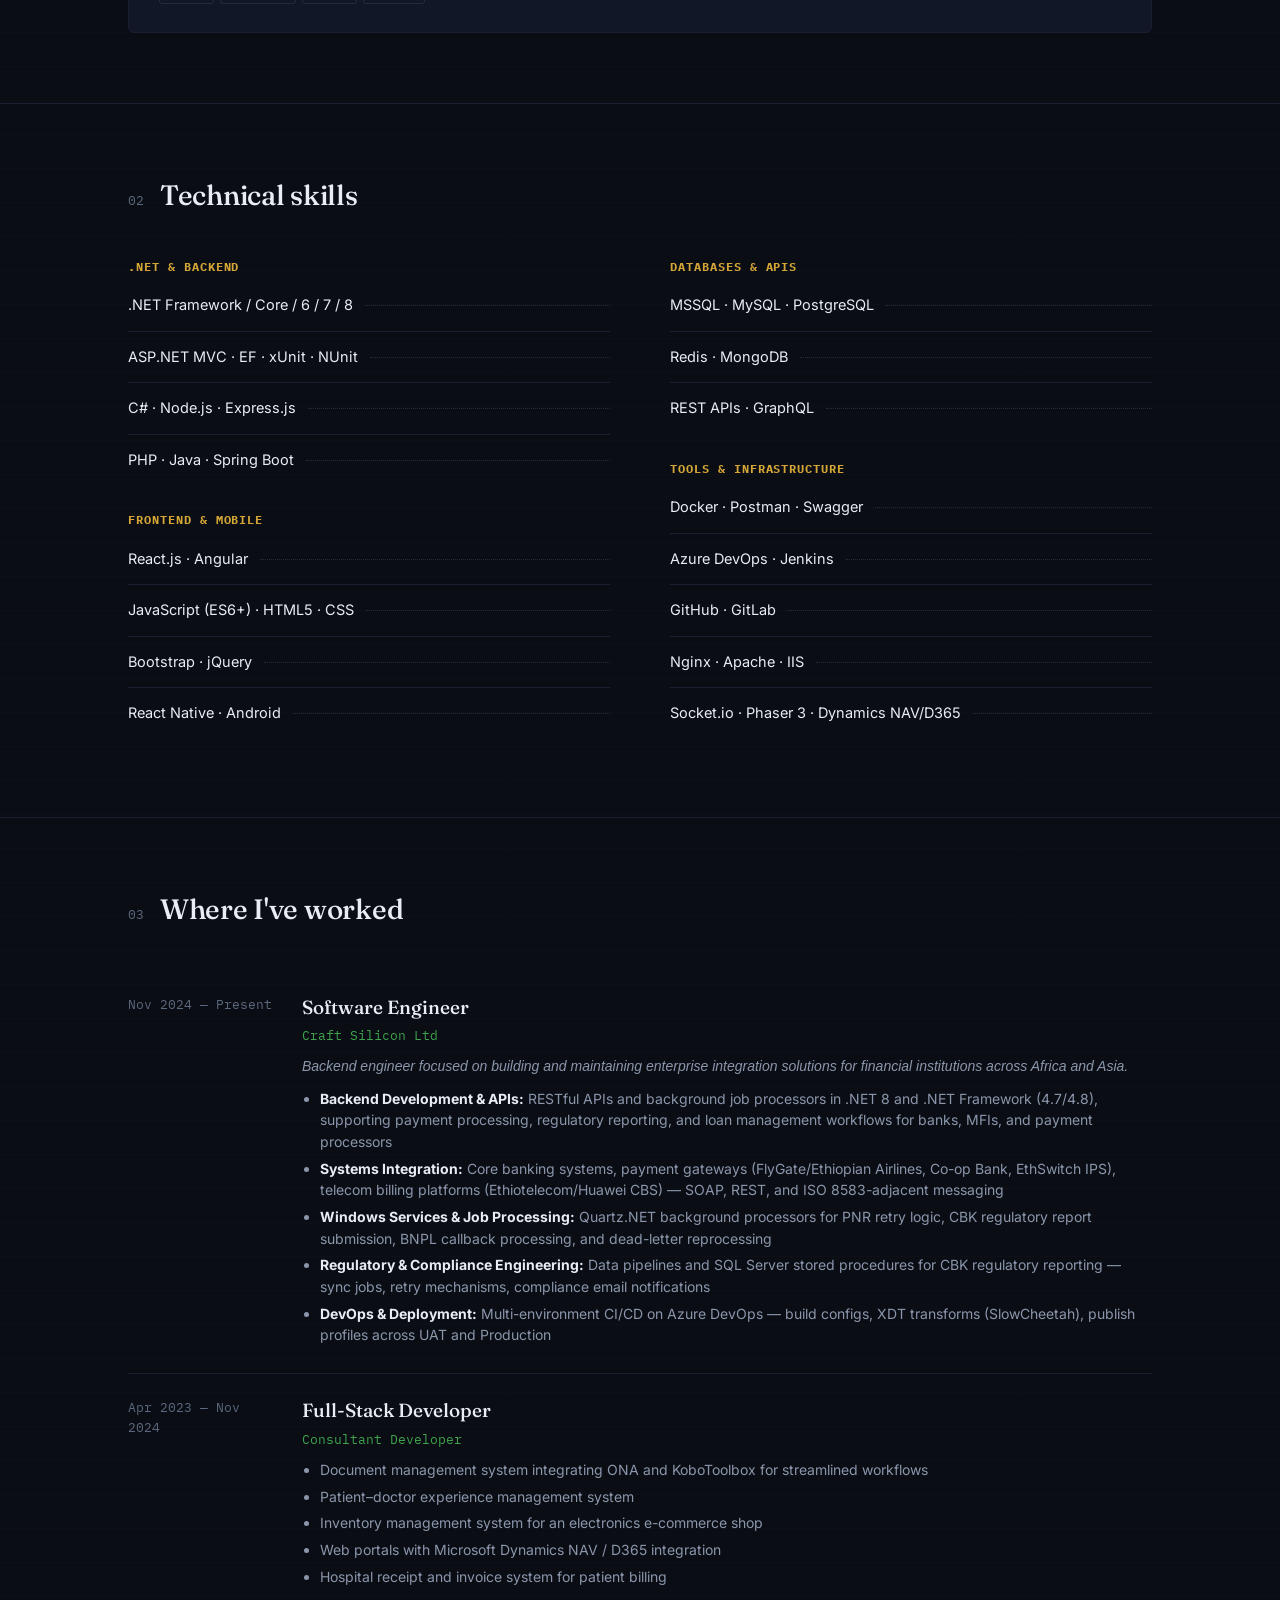
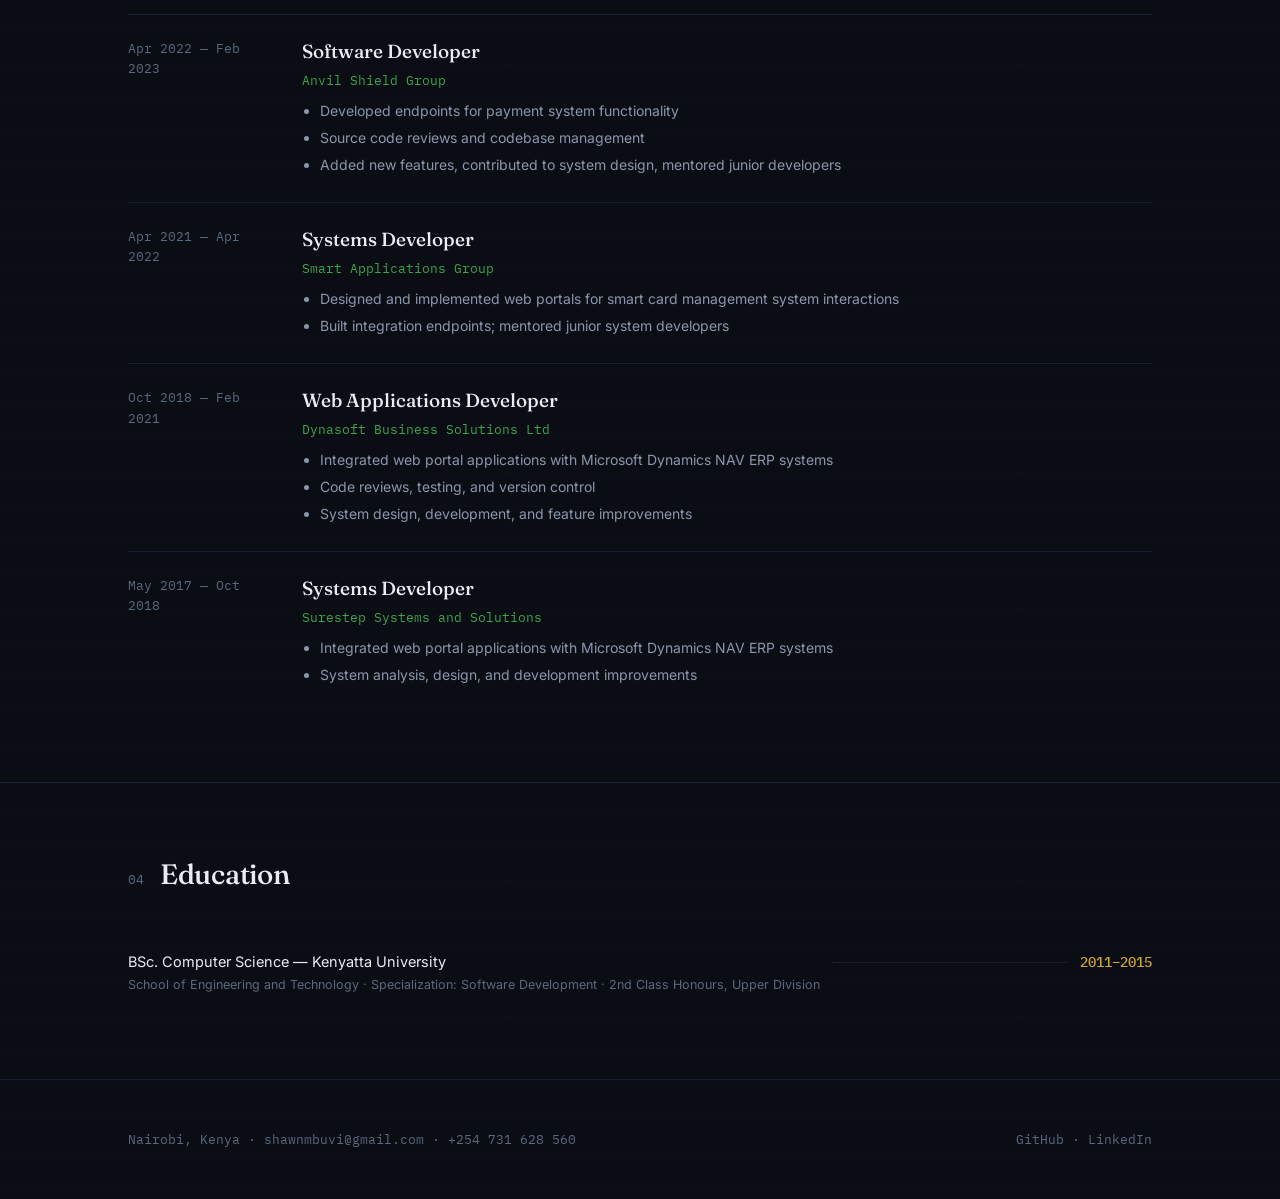
==== commit efc33029: "Add Primcap case study: dashboard, roles/rights, branch access, menu management, backups" ====
--- a/index.html
+++ b/index.html
@@ -75,8 +75,9 @@
         <div>
           <div class="pcard-tag">Internal Platform · Staff Portal</div>
           <h3>Primcap Staff Portal</h3>
-          <p>Internal operations portal with a role- and widget-level visibility system — staff see only
-             the sidebar sections and dashboard cards their role permits.</p>
+          <p>Multi-branch microfinance operations portal — leads, loans, collections, and branch
+             performance, with a rights catalog and per-widget visibility system precise enough to
+             control individual dashboard cards per user.</p>
           <div class="pcard-stack">
             <span class="chip">ASP.NET Core</span>
             <span class="chip">React / Vite</span>
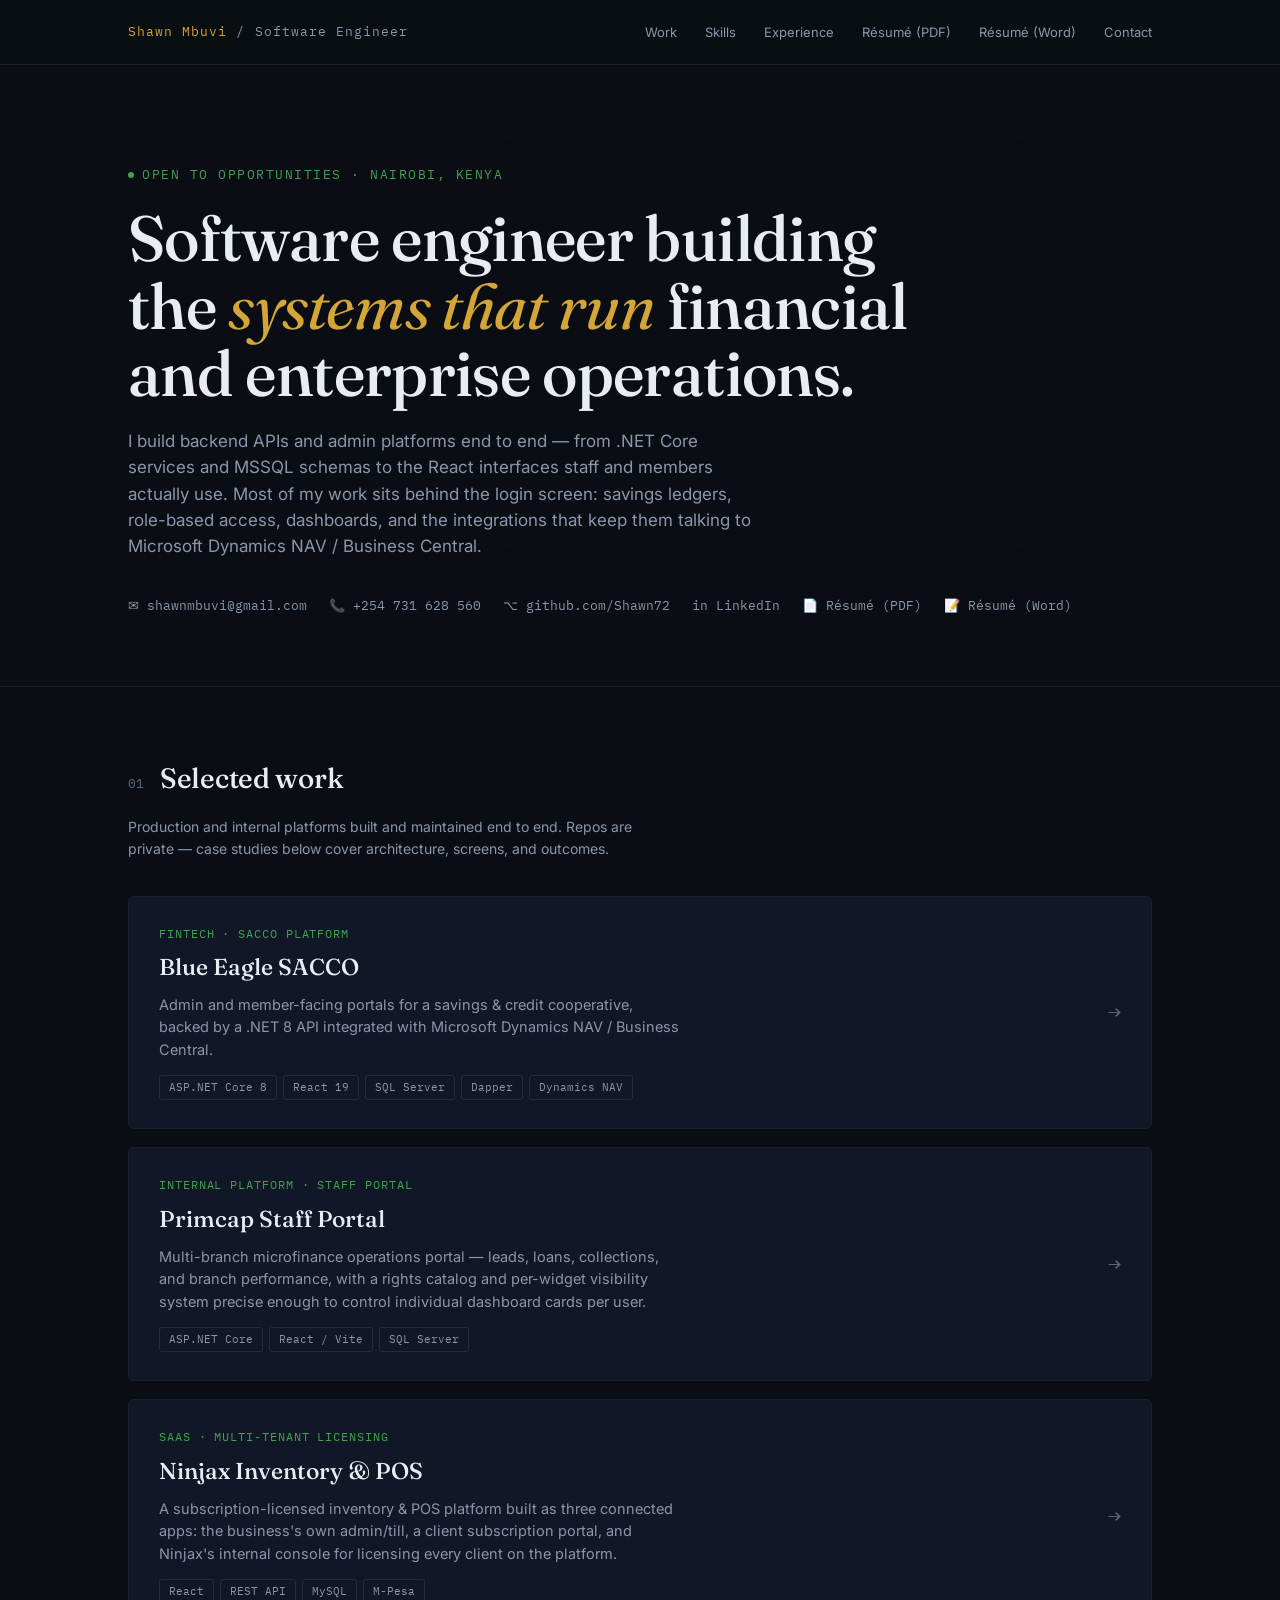
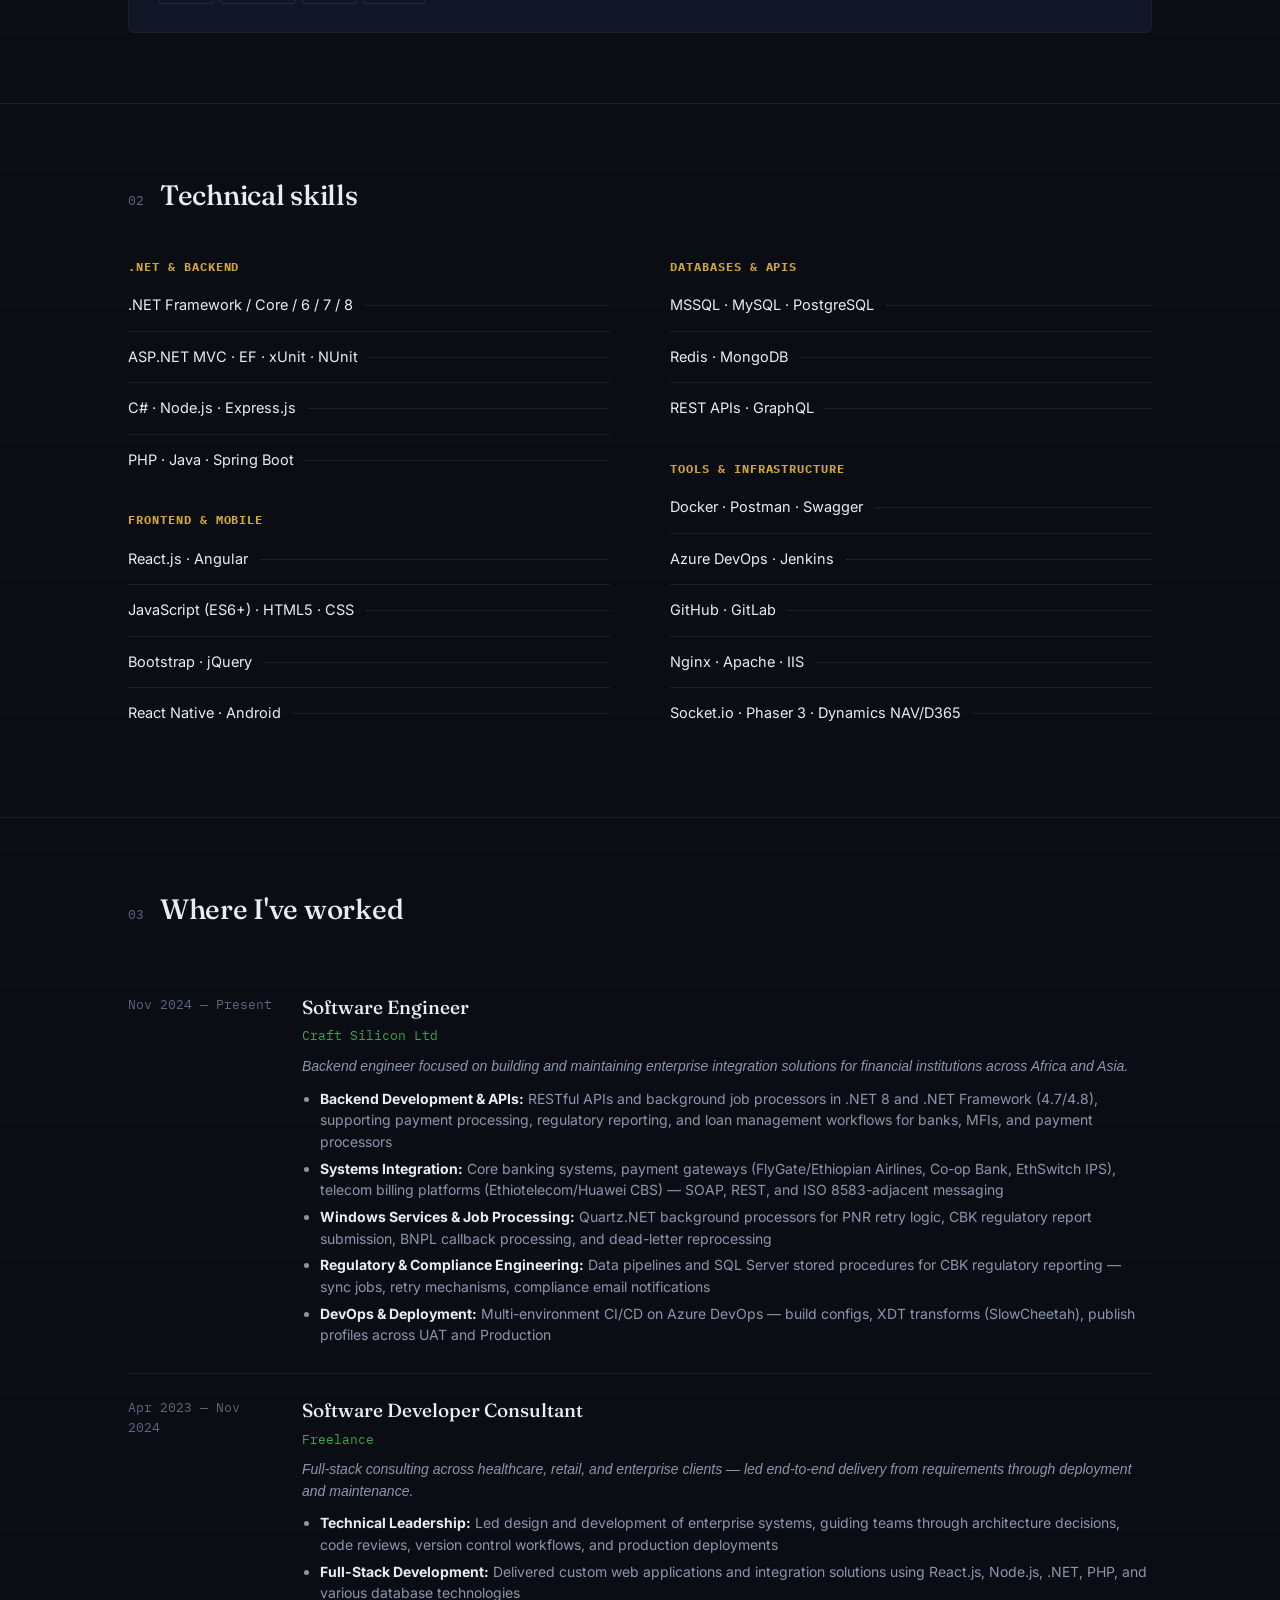
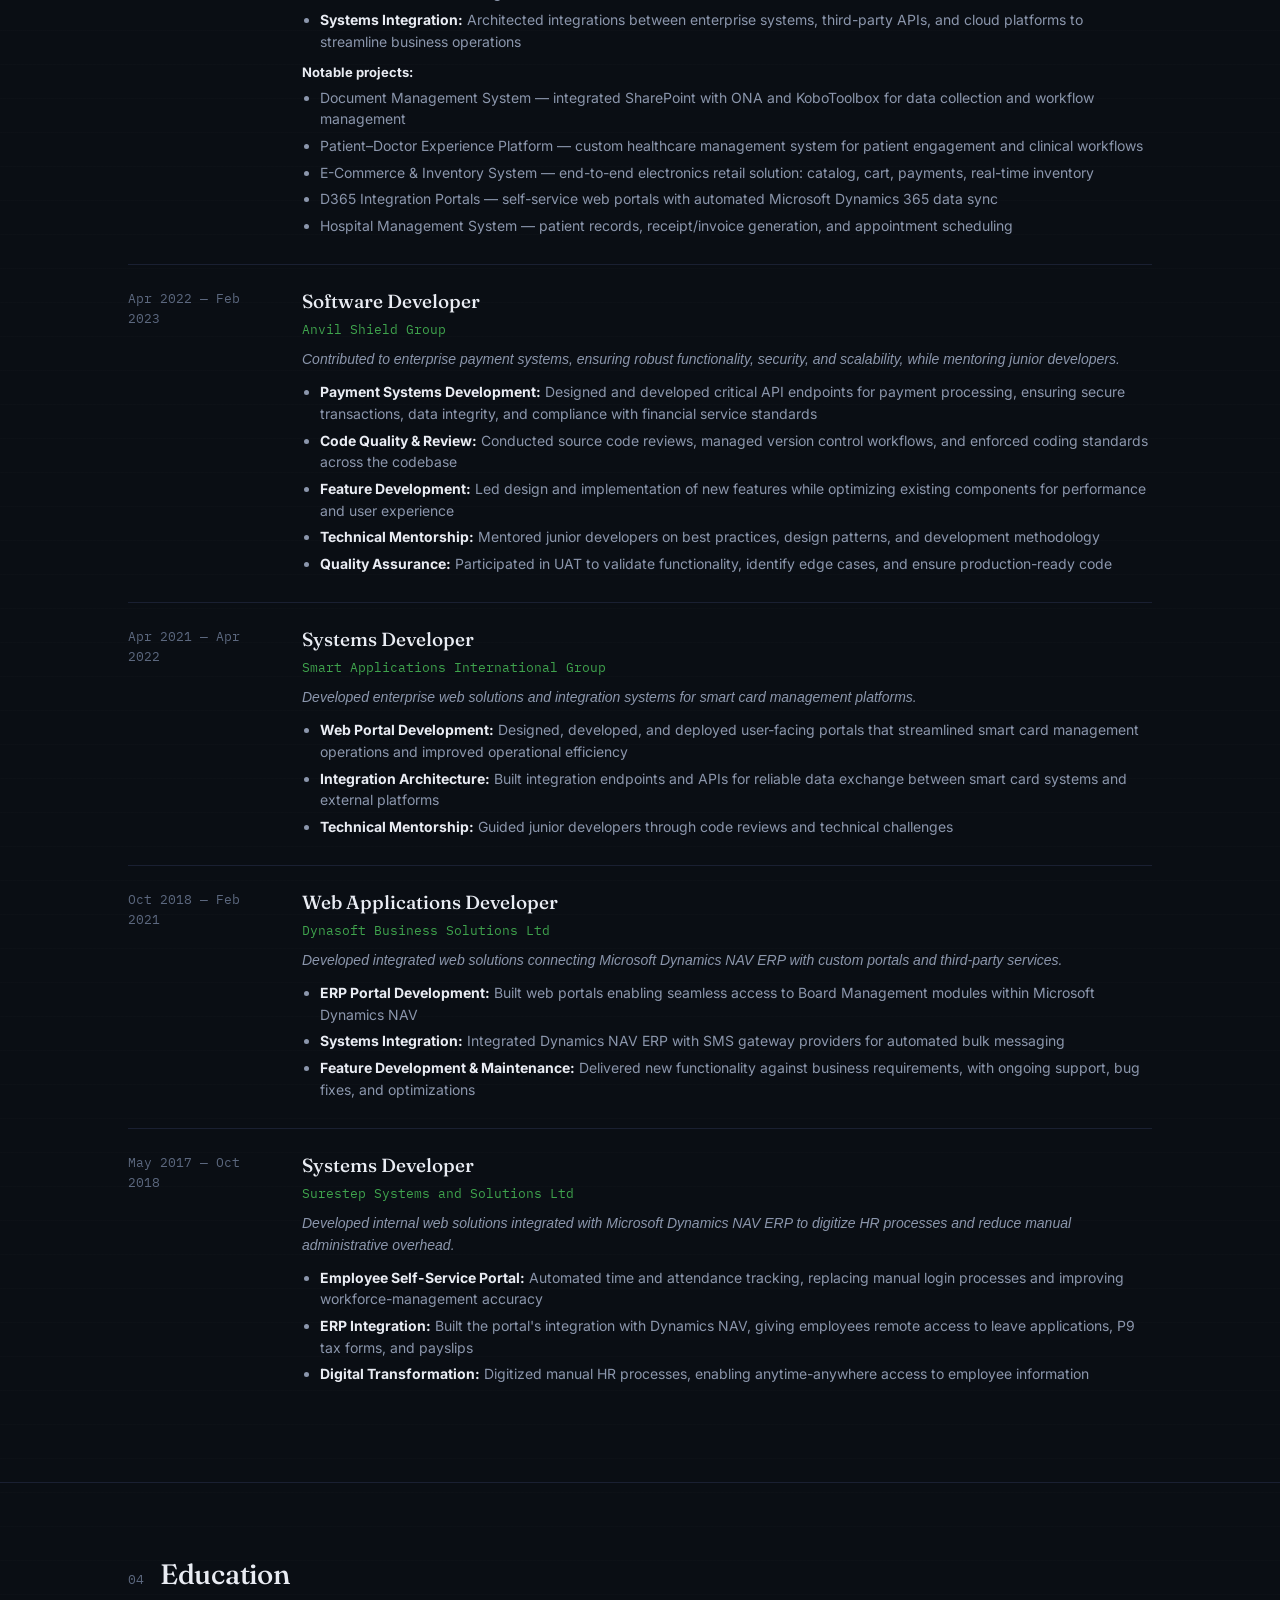
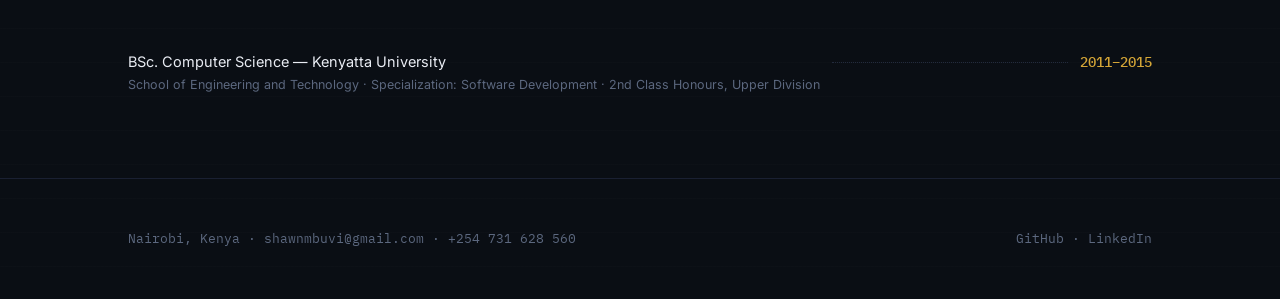
==== commit 486e36a3: "Expand work history with LinkedIn detail: consulting, Anvil Shield, Smart Applications, Dynasoft, Su" ====
--- a/index.html
+++ b/index.html
@@ -179,14 +179,21 @@
       <div class="tl-item">
         <div class="tl-date">Apr 2023 — Nov 2024</div>
         <div>
-          <div class="tl-role">Full-Stack Developer</div>
-          <div class="tl-org">Consultant Developer</div>
-          <ul>
-            <li>Document management system integrating ONA and KoboToolbox for streamlined workflows</li>
-            <li>Patient–doctor experience management system</li>
-            <li>Inventory management system for an electronics e-commerce shop</li>
-            <li>Web portals with Microsoft Dynamics NAV / D365 integration</li>
-            <li>Hospital receipt and invoice system for patient billing</li>
+          <div class="tl-role">Software Developer Consultant</div>
+          <div class="tl-org">Freelance</div>
+          <p style="font-size:14px;color:var(--ink-dim);font-style:italic;margin-bottom:10px">Full-stack consulting across healthcare, retail, and enterprise clients — led end-to-end delivery from requirements through deployment and maintenance.</p>
+          <ul>
+            <li><strong style="color:var(--ink)">Technical Leadership:</strong> Led design and development of enterprise systems, guiding teams through architecture decisions, code reviews, version control workflows, and production deployments</li>
+            <li><strong style="color:var(--ink)">Full-Stack Development:</strong> Delivered custom web applications and integration solutions using React.js, Node.js, .NET, PHP, and various database technologies</li>
+            <li><strong style="color:var(--ink)">Systems Integration:</strong> Architected integrations between enterprise systems, third-party APIs, and cloud platforms to streamline business operations</li>
+          </ul>
+          <p style="font-size:13px;color:var(--ink-dim);margin-top:10px;margin-bottom:4px"><strong style="color:var(--ink)">Notable projects:</strong></p>
+          <ul>
+            <li>Document Management System — integrated SharePoint with ONA and KoboToolbox for data collection and workflow management</li>
+            <li>Patient–Doctor Experience Platform — custom healthcare management system for patient engagement and clinical workflows</li>
+            <li>E-Commerce &amp; Inventory System — end-to-end electronics retail solution: catalog, cart, payments, real-time inventory</li>
+            <li>D365 Integration Portals — self-service web portals with automated Microsoft Dynamics 365 data sync</li>
+            <li>Hospital Management System — patient records, receipt/invoice generation, and appointment scheduling</li>
           </ul>
         </div>
       </div>
@@ -196,10 +203,13 @@
         <div>
           <div class="tl-role">Software Developer</div>
           <div class="tl-org">Anvil Shield Group</div>
-          <ul>
-            <li>Developed endpoints for payment system functionality</li>
-            <li>Source code reviews and codebase management</li>
-            <li>Added new features, contributed to system design, mentored junior developers</li>
+          <p style="font-size:14px;color:var(--ink-dim);font-style:italic;margin-bottom:10px">Contributed to enterprise payment systems, ensuring robust functionality, security, and scalability, while mentoring junior developers.</p>
+          <ul>
+            <li><strong style="color:var(--ink)">Payment Systems Development:</strong> Designed and developed critical API endpoints for payment processing, ensuring secure transactions, data integrity, and compliance with financial service standards</li>
+            <li><strong style="color:var(--ink)">Code Quality &amp; Review:</strong> Conducted source code reviews, managed version control workflows, and enforced coding standards across the codebase</li>
+            <li><strong style="color:var(--ink)">Feature Development:</strong> Led design and implementation of new features while optimizing existing components for performance and user experience</li>
+            <li><strong style="color:var(--ink)">Technical Mentorship:</strong> Mentored junior developers on best practices, design patterns, and development methodology</li>
+            <li><strong style="color:var(--ink)">Quality Assurance:</strong> Participated in UAT to validate functionality, identify edge cases, and ensure production-ready code</li>
           </ul>
         </div>
       </div>
@@ -208,10 +218,12 @@
         <div class="tl-date">Apr 2021 — Apr 2022</div>
         <div>
           <div class="tl-role">Systems Developer</div>
-          <div class="tl-org">Smart Applications Group</div>
-          <ul>
-            <li>Designed and implemented web portals for smart card management system interactions</li>
-            <li>Built integration endpoints; mentored junior system developers</li>
+          <div class="tl-org">Smart Applications International Group</div>
+          <p style="font-size:14px;color:var(--ink-dim);font-style:italic;margin-bottom:10px">Developed enterprise web solutions and integration systems for smart card management platforms.</p>
+          <ul>
+            <li><strong style="color:var(--ink)">Web Portal Development:</strong> Designed, developed, and deployed user-facing portals that streamlined smart card management operations and improved operational efficiency</li>
+            <li><strong style="color:var(--ink)">Integration Architecture:</strong> Built integration endpoints and APIs for reliable data exchange between smart card systems and external platforms</li>
+            <li><strong style="color:var(--ink)">Technical Mentorship:</strong> Guided junior developers through code reviews and technical challenges</li>
           </ul>
         </div>
       </div>
@@ -221,10 +233,11 @@
         <div>
           <div class="tl-role">Web Applications Developer</div>
           <div class="tl-org">Dynasoft Business Solutions Ltd</div>
-          <ul>
-            <li>Integrated web portal applications with Microsoft Dynamics NAV ERP systems</li>
-            <li>Code reviews, testing, and version control</li>
-            <li>System design, development, and feature improvements</li>
+          <p style="font-size:14px;color:var(--ink-dim);font-style:italic;margin-bottom:10px">Developed integrated web solutions connecting Microsoft Dynamics NAV ERP with custom portals and third-party services.</p>
+          <ul>
+            <li><strong style="color:var(--ink)">ERP Portal Development:</strong> Built web portals enabling seamless access to Board Management modules within Microsoft Dynamics NAV</li>
+            <li><strong style="color:var(--ink)">Systems Integration:</strong> Integrated Dynamics NAV ERP with SMS gateway providers for automated bulk messaging</li>
+            <li><strong style="color:var(--ink)">Feature Development &amp; Maintenance:</strong> Delivered new functionality against business requirements, with ongoing support, bug fixes, and optimizations</li>
           </ul>
         </div>
       </div>
@@ -233,10 +246,12 @@
         <div class="tl-date">May 2017 — Oct 2018</div>
         <div>
           <div class="tl-role">Systems Developer</div>
-          <div class="tl-org">Surestep Systems and Solutions</div>
-          <ul>
-            <li>Integrated web portal applications with Microsoft Dynamics NAV ERP systems</li>
-            <li>System analysis, design, and development improvements</li>
+          <div class="tl-org">Surestep Systems and Solutions Ltd</div>
+          <p style="font-size:14px;color:var(--ink-dim);font-style:italic;margin-bottom:10px">Developed internal web solutions integrated with Microsoft Dynamics NAV ERP to digitize HR processes and reduce manual administrative overhead.</p>
+          <ul>
+            <li><strong style="color:var(--ink)">Employee Self-Service Portal:</strong> Automated time and attendance tracking, replacing manual login processes and improving workforce-management accuracy</li>
+            <li><strong style="color:var(--ink)">ERP Integration:</strong> Built the portal's integration with Dynamics NAV, giving employees remote access to leave applications, P9 tax forms, and payslips</li>
+            <li><strong style="color:var(--ink)">Digital Transformation:</strong> Digitized manual HR processes, enabling anytime-anywhere access to employee information</li>
           </ul>
         </div>
       </div>
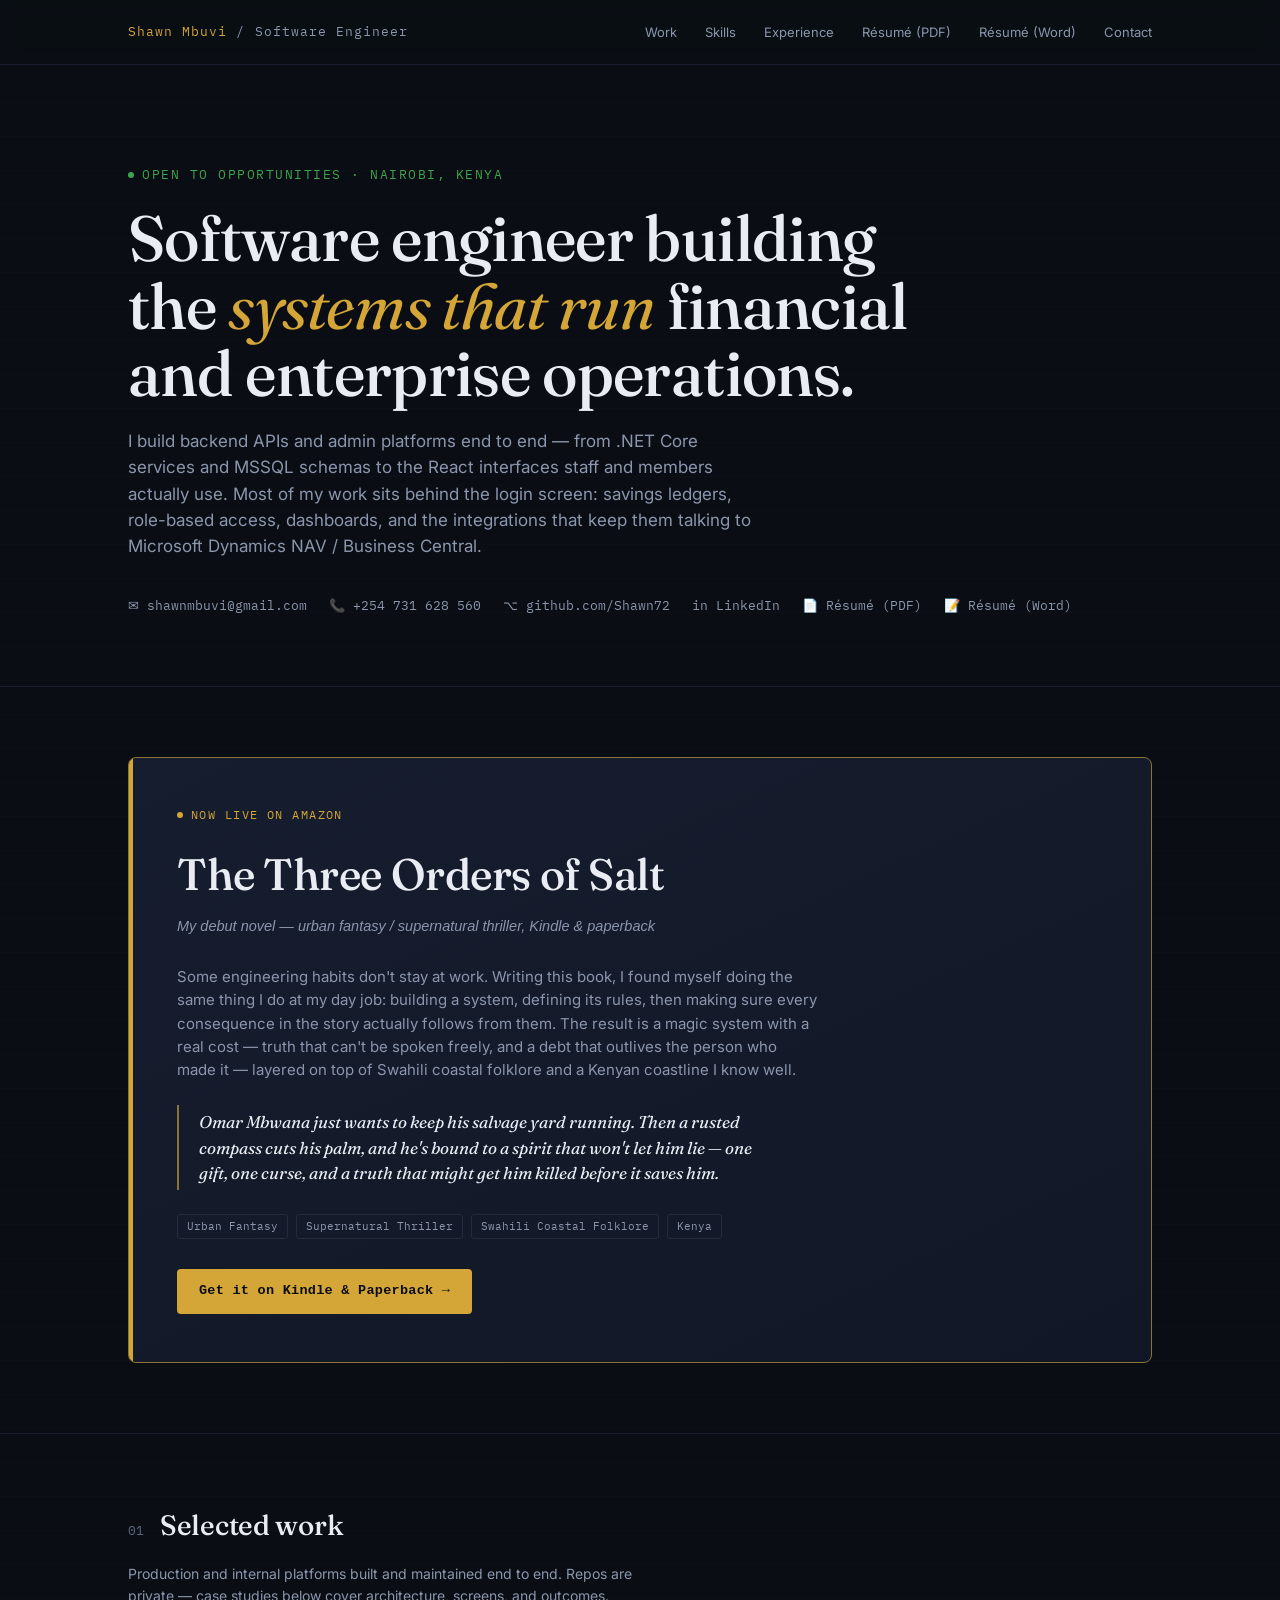
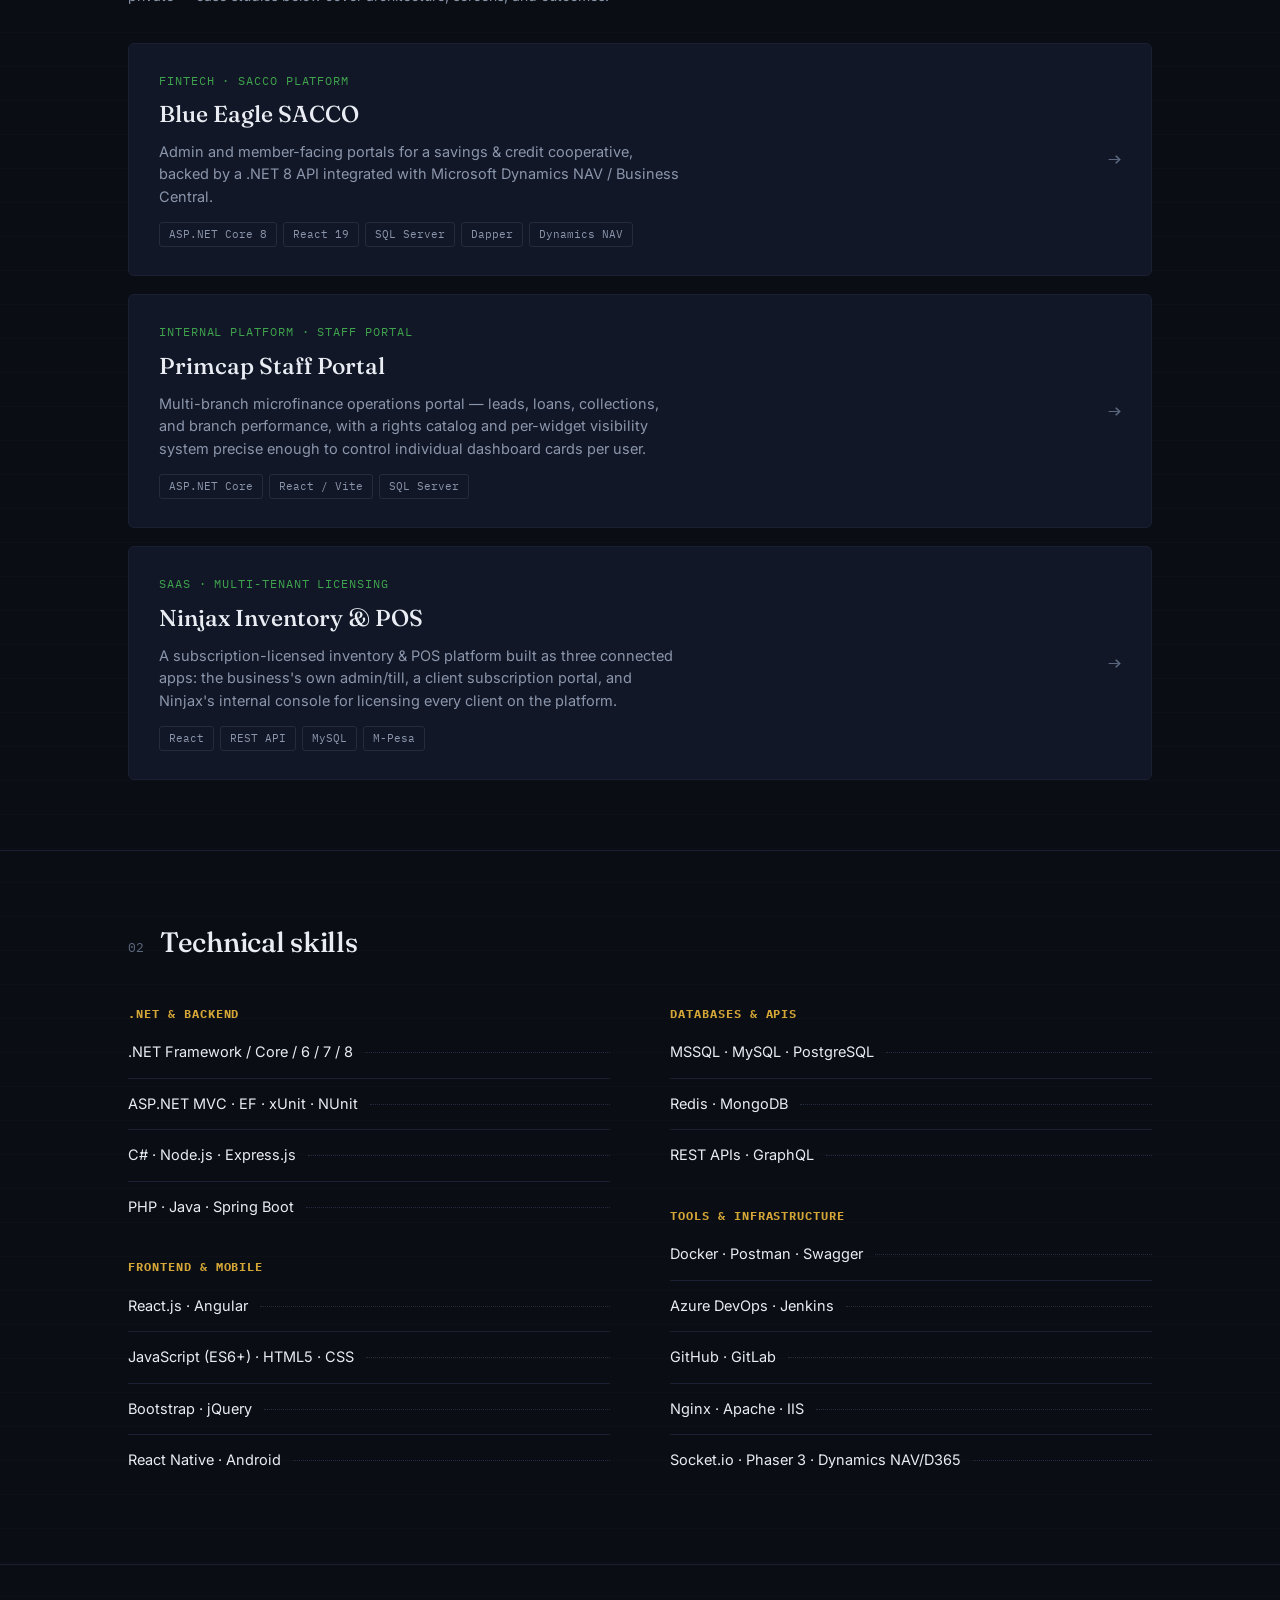
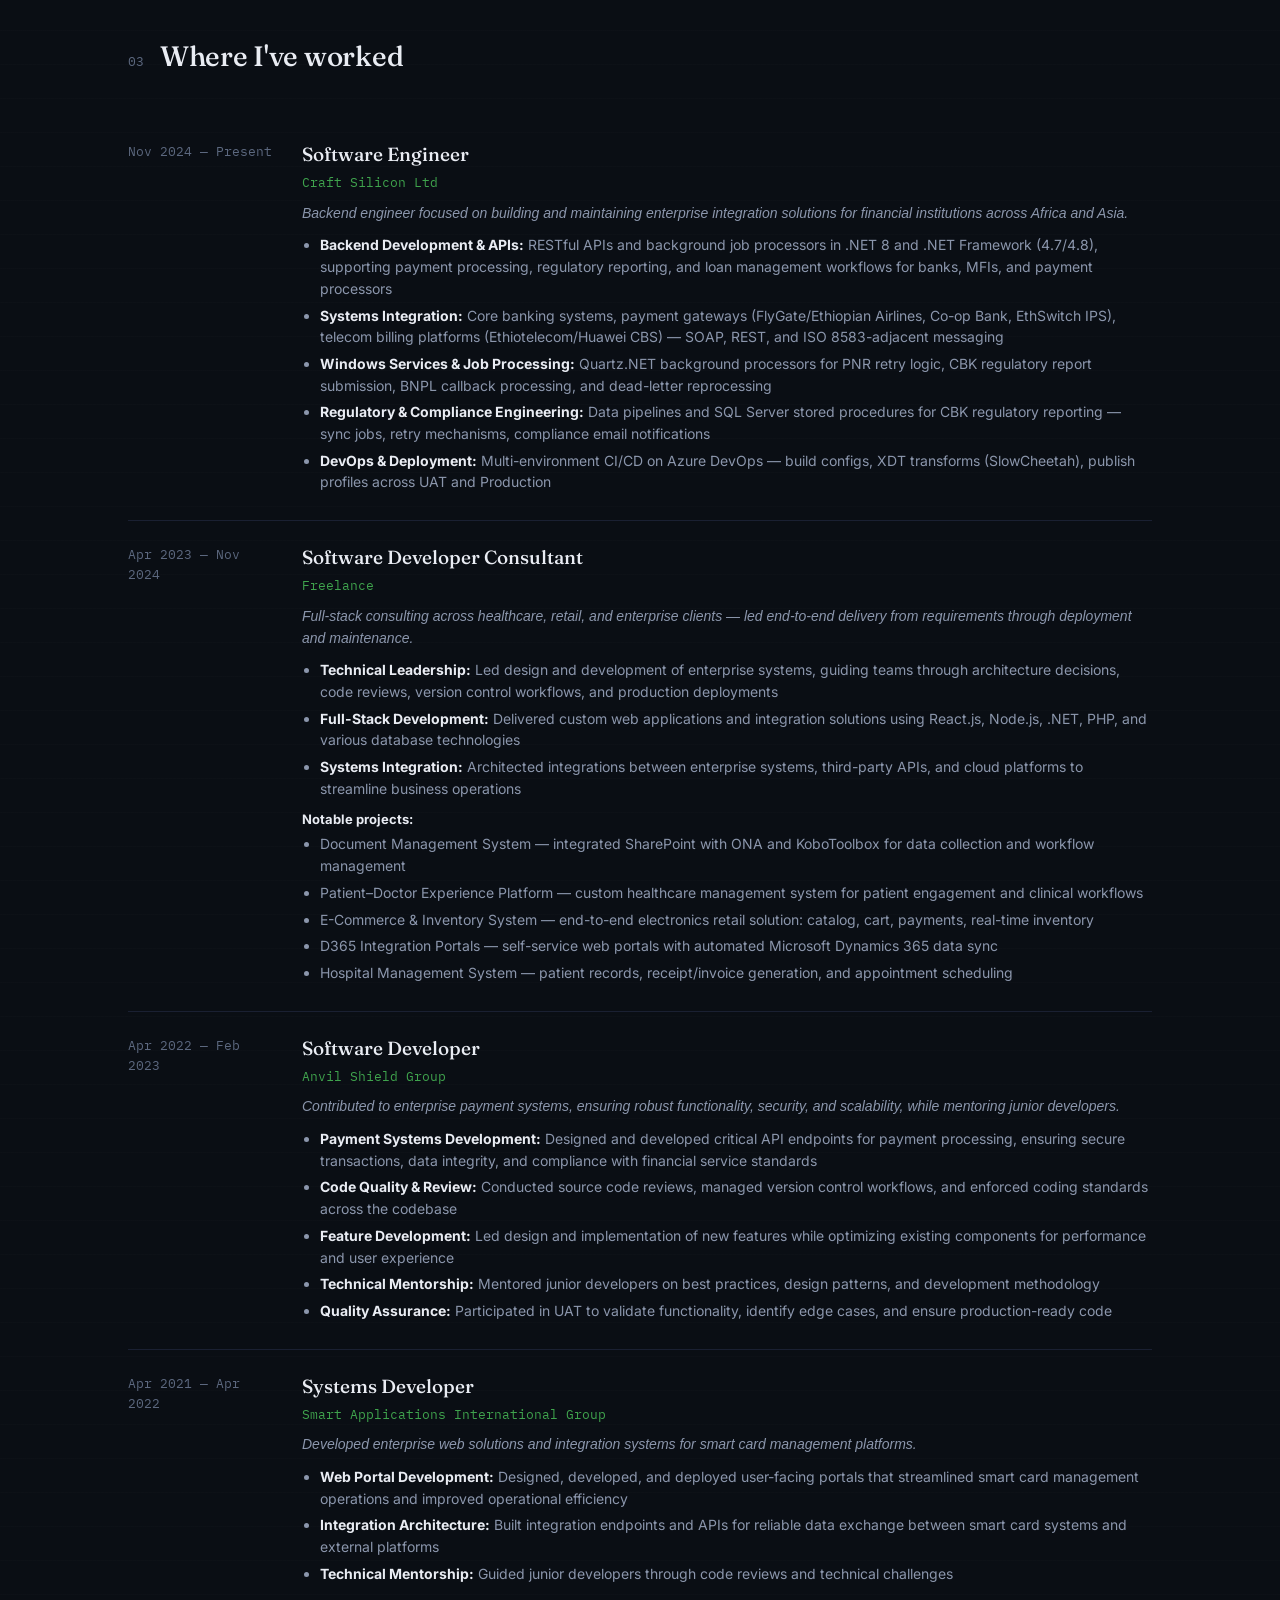
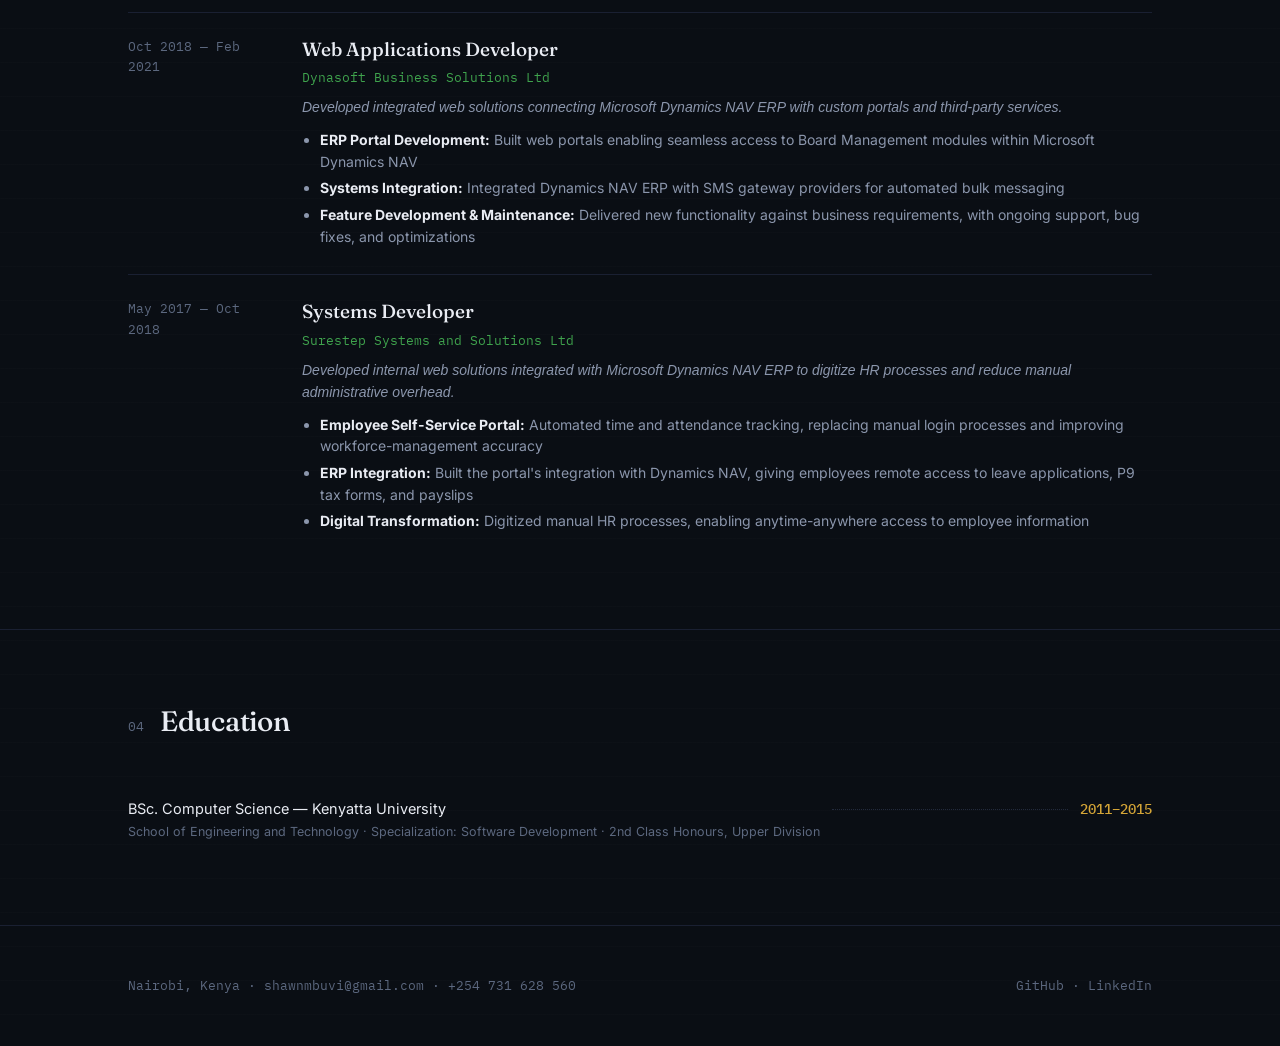
==== commit d6e4f839: "Add book promotion section for The Three Orders of Salt" ====
--- a/index.html
+++ b/index.html
@@ -44,6 +44,29 @@
   </div>
 </header>
 
+<section class="book-feature">
+  <div class="wrap">
+    <div class="book-panel">
+      <div class="book-eyebrow">Now live on Amazon</div>
+      <h2 class="book-title">The Three Orders of Salt</h2>
+      <p class="book-subtitle">My debut novel — urban fantasy / supernatural thriller, Kindle &amp; paperback</p>
+      <div class="book-body">
+        <p>Some engineering habits don't stay at work. Writing this book, I found myself doing the same thing I do at my day job: building a system, defining its rules, then making sure every consequence in the story actually follows from them. The result is a magic system with a real cost — truth that can't be spoken freely, and a debt that outlives the person who made it — layered on top of Swahili coastal folklore and a Kenyan coastline I know well.</p>
+      </div>
+      <div class="book-quote">
+        Omar Mbwana just wants to keep his salvage yard running. Then a rusted compass cuts his palm, and he's bound to a spirit that won't let him lie — one gift, one curse, and a truth that might get him killed before it saves him.
+      </div>
+      <div class="book-tags">
+        <span class="chip">Urban Fantasy</span>
+        <span class="chip">Supernatural Thriller</span>
+        <span class="chip">Swahili Coastal Folklore</span>
+        <span class="chip">Kenya</span>
+      </div>
+      <a href="https://a.co/d/0grRP7ul" target="_blank" rel="noopener" class="book-cta">Get it on Kindle &amp; Paperback →</a>
+    </div>
+  </div>
+</section>
+
 <section class="section" id="work">
   <div class="wrap">
     <div class="section-head">
--- a/css/style.css
+++ b/css/style.css
@@ -202,10 +202,52 @@
   padding:10px 14px;border-radius:4px;margin:10px 0 30px;
 }
 
+/* ---------- Book feature panel ---------- */
+.book-feature{
+  padding:70px 0; border-bottom:1px solid var(--rule-soft);
+}
+.book-panel{
+  background:linear-gradient(155deg, var(--panel-raised) 0%, var(--panel) 100%);
+  border:1px solid var(--gold-soft);
+  border-radius:8px;
+  padding:48px;
+  position:relative;
+  overflow:hidden;
+}
+.book-panel::before{
+  content:'';
+  position:absolute; top:0; left:0; width:4px; height:100%;
+  background:var(--gold);
+}
+.book-eyebrow{
+  font-family:var(--mono); font-size:12px; letter-spacing:.12em; text-transform:uppercase;
+  color:var(--gold); margin-bottom:16px; display:flex; align-items:center; gap:8px;
+}
+.book-eyebrow::before{content:'';width:6px;height:6px;background:var(--gold);border-radius:50%;display:inline-block}
+.book-title{
+  font-family:var(--display); font-weight:500; font-size:clamp(30px,4vw,44px);
+  letter-spacing:-.01em; margin-bottom:6px; color:var(--ink);
+}
+.book-subtitle{font-size:14.5px;color:var(--ink-dim);margin-bottom:28px;font-style:italic}
+.book-body p{font-size:15px;color:var(--ink-dim);max-width:640px;margin-bottom:16px}
+.book-quote{
+  border-left:2px solid var(--gold-soft); padding:4px 0 4px 20px; margin:24px 0;
+  font-family:var(--display); font-style:italic; font-size:17px; color:var(--ink);
+  max-width:600px; line-height:1.5;
+}
+.book-tags{display:flex;flex-wrap:wrap;gap:8px;margin:24px 0 30px}
+.book-cta{
+  display:inline-flex; align-items:center; gap:8px;
+  background:var(--gold); color:var(--bg); font-family:var(--mono); font-size:13.5px; font-weight:600;
+  padding:12px 22px; border-radius:4px; letter-spacing:.02em;
+  transition:opacity .18s ease;
+}
+.book-cta:hover{opacity:.85}
 @media (max-width:720px){
   .skills-grid{grid-template-columns:1fr}
   .pcard{grid-template-columns:1fr}
   .pcard-arrow{display:none}
   .tl-item{grid-template-columns:1fr;gap:6px}
   .nav-links{display:none}
-}
+  .book-panel{padding:30px 22px}
+}
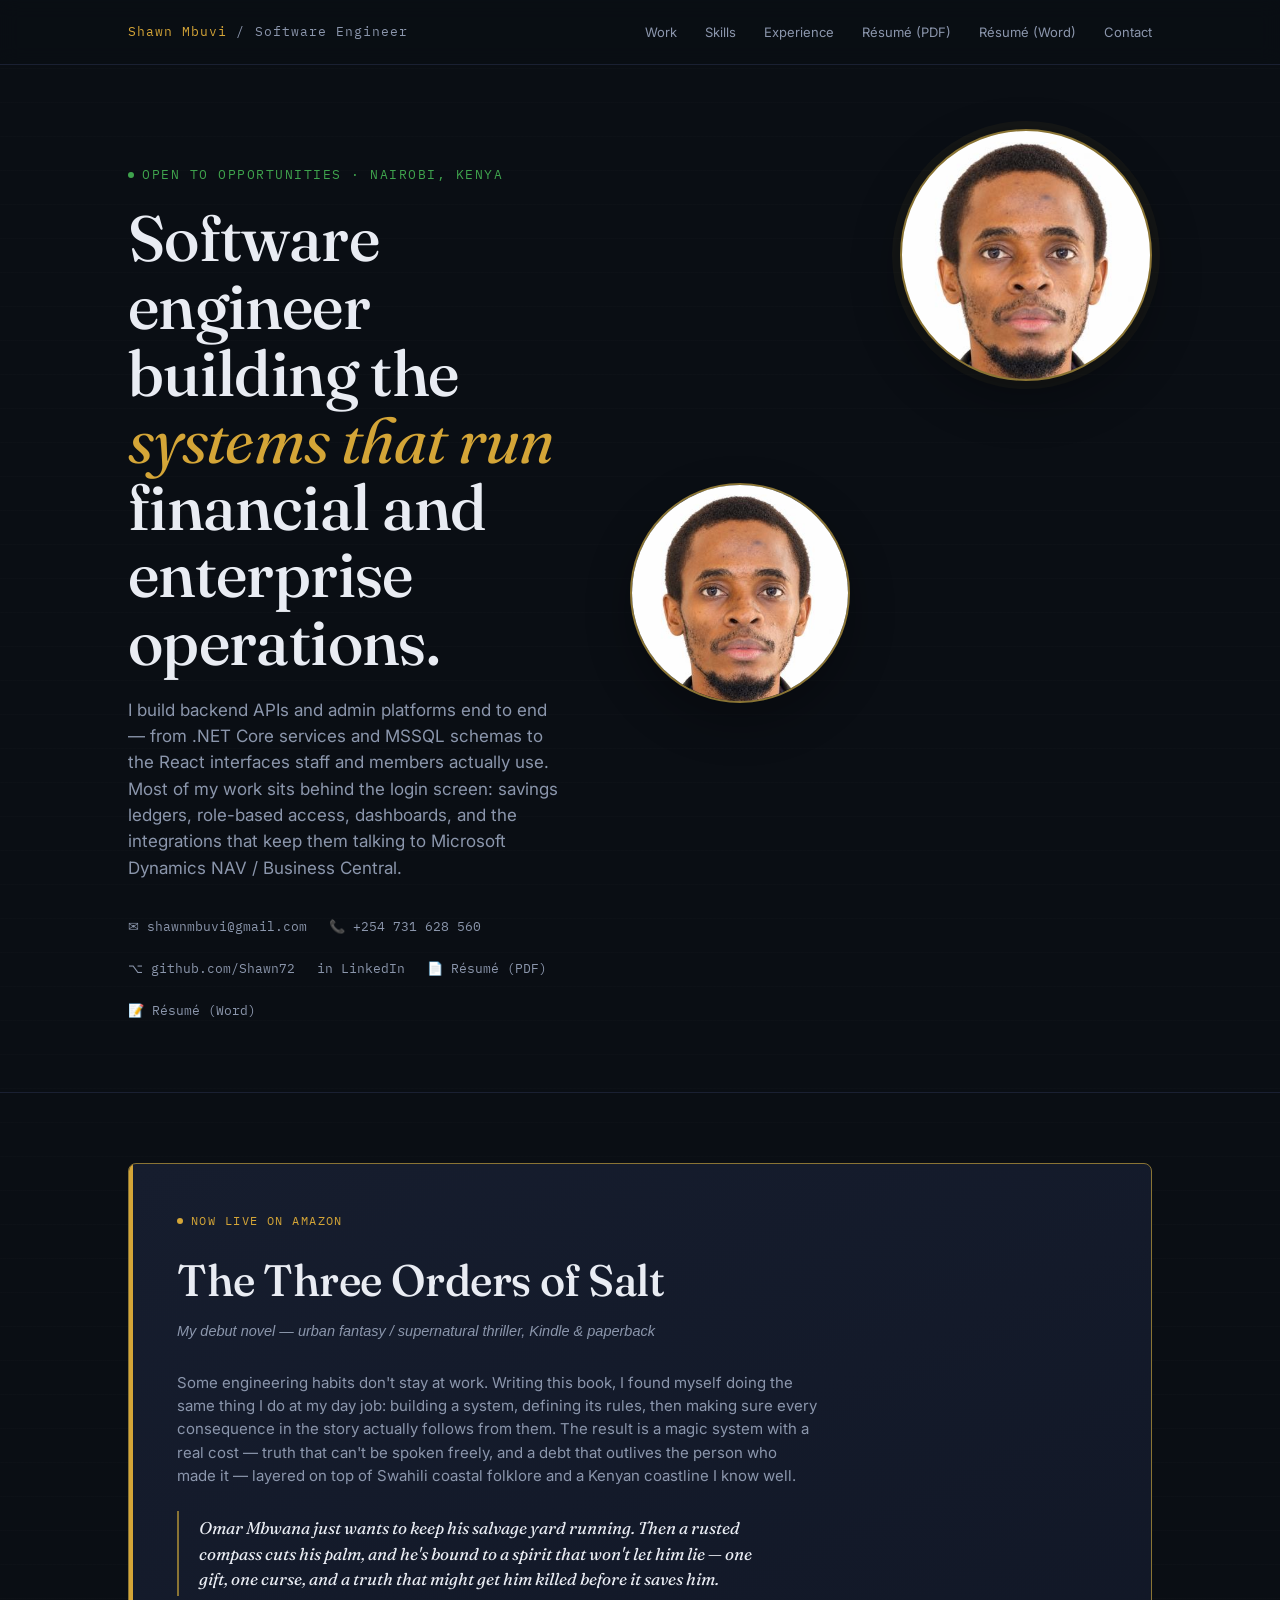
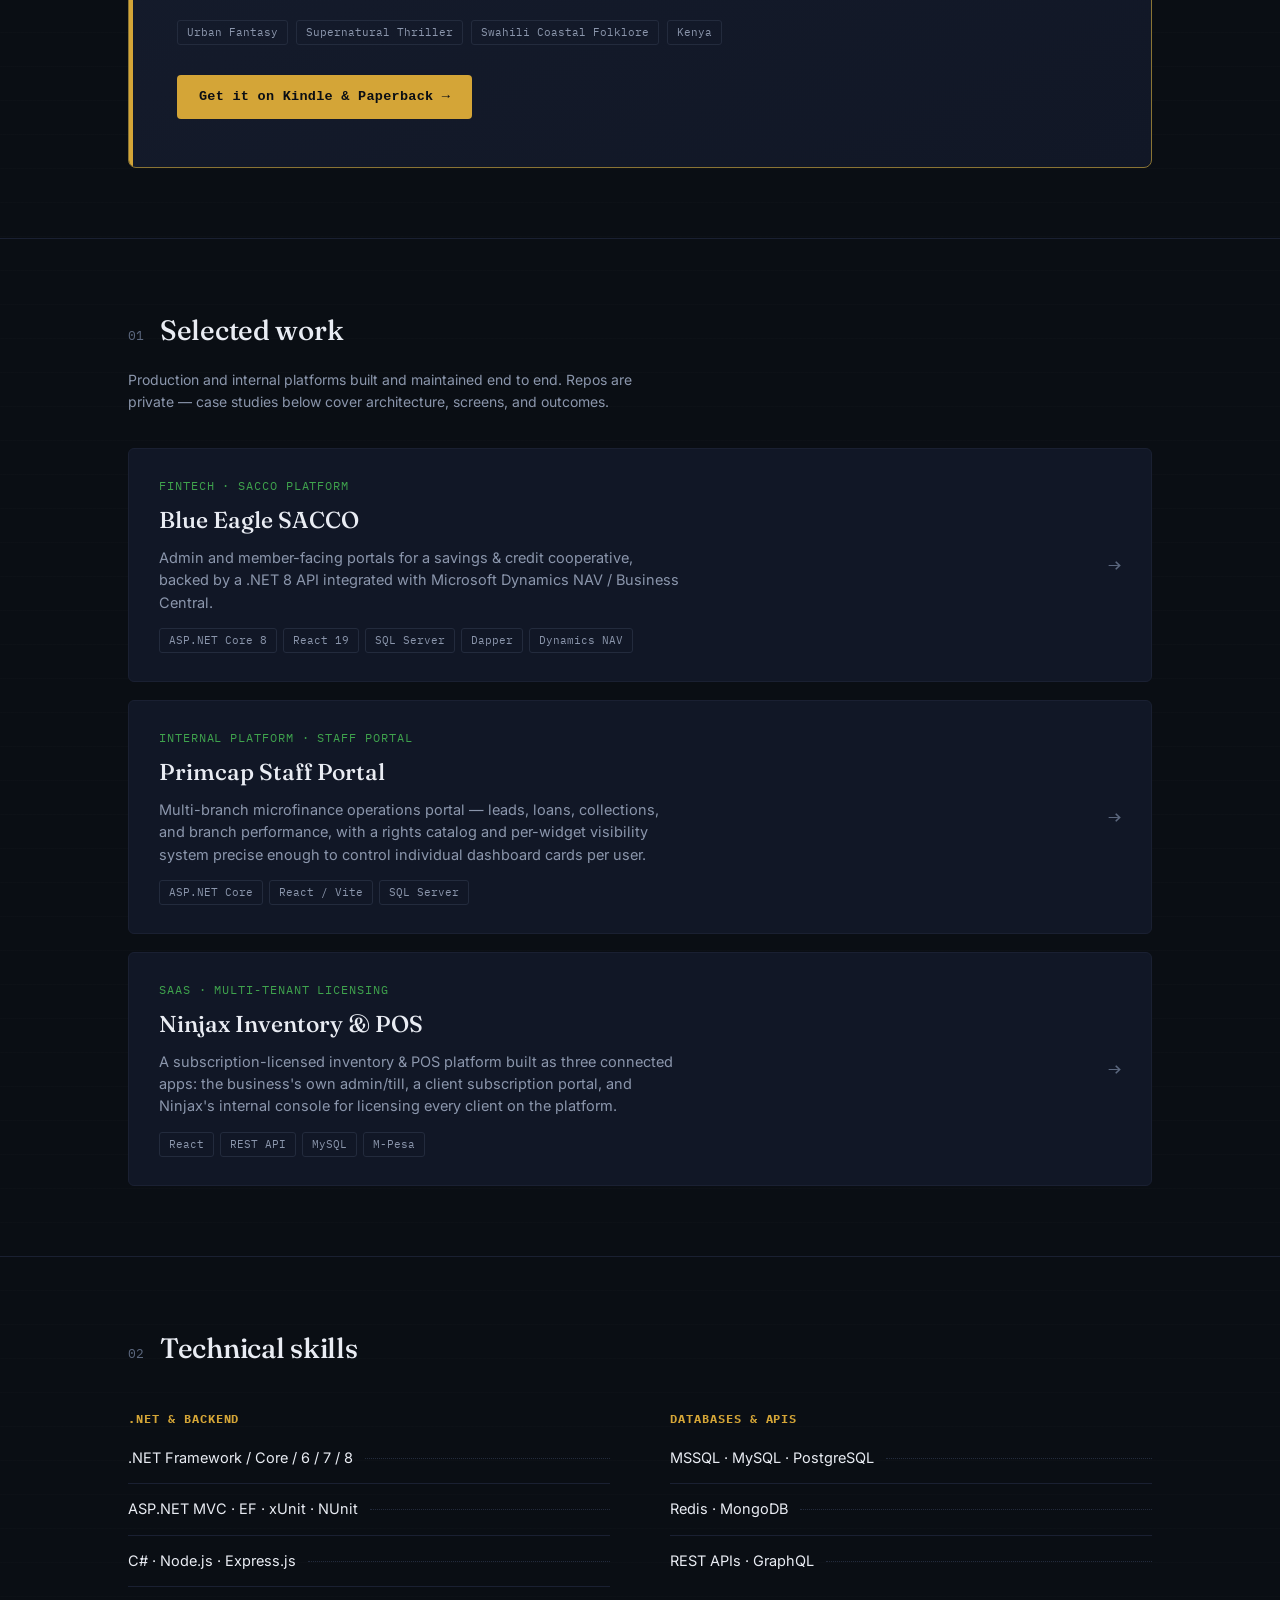
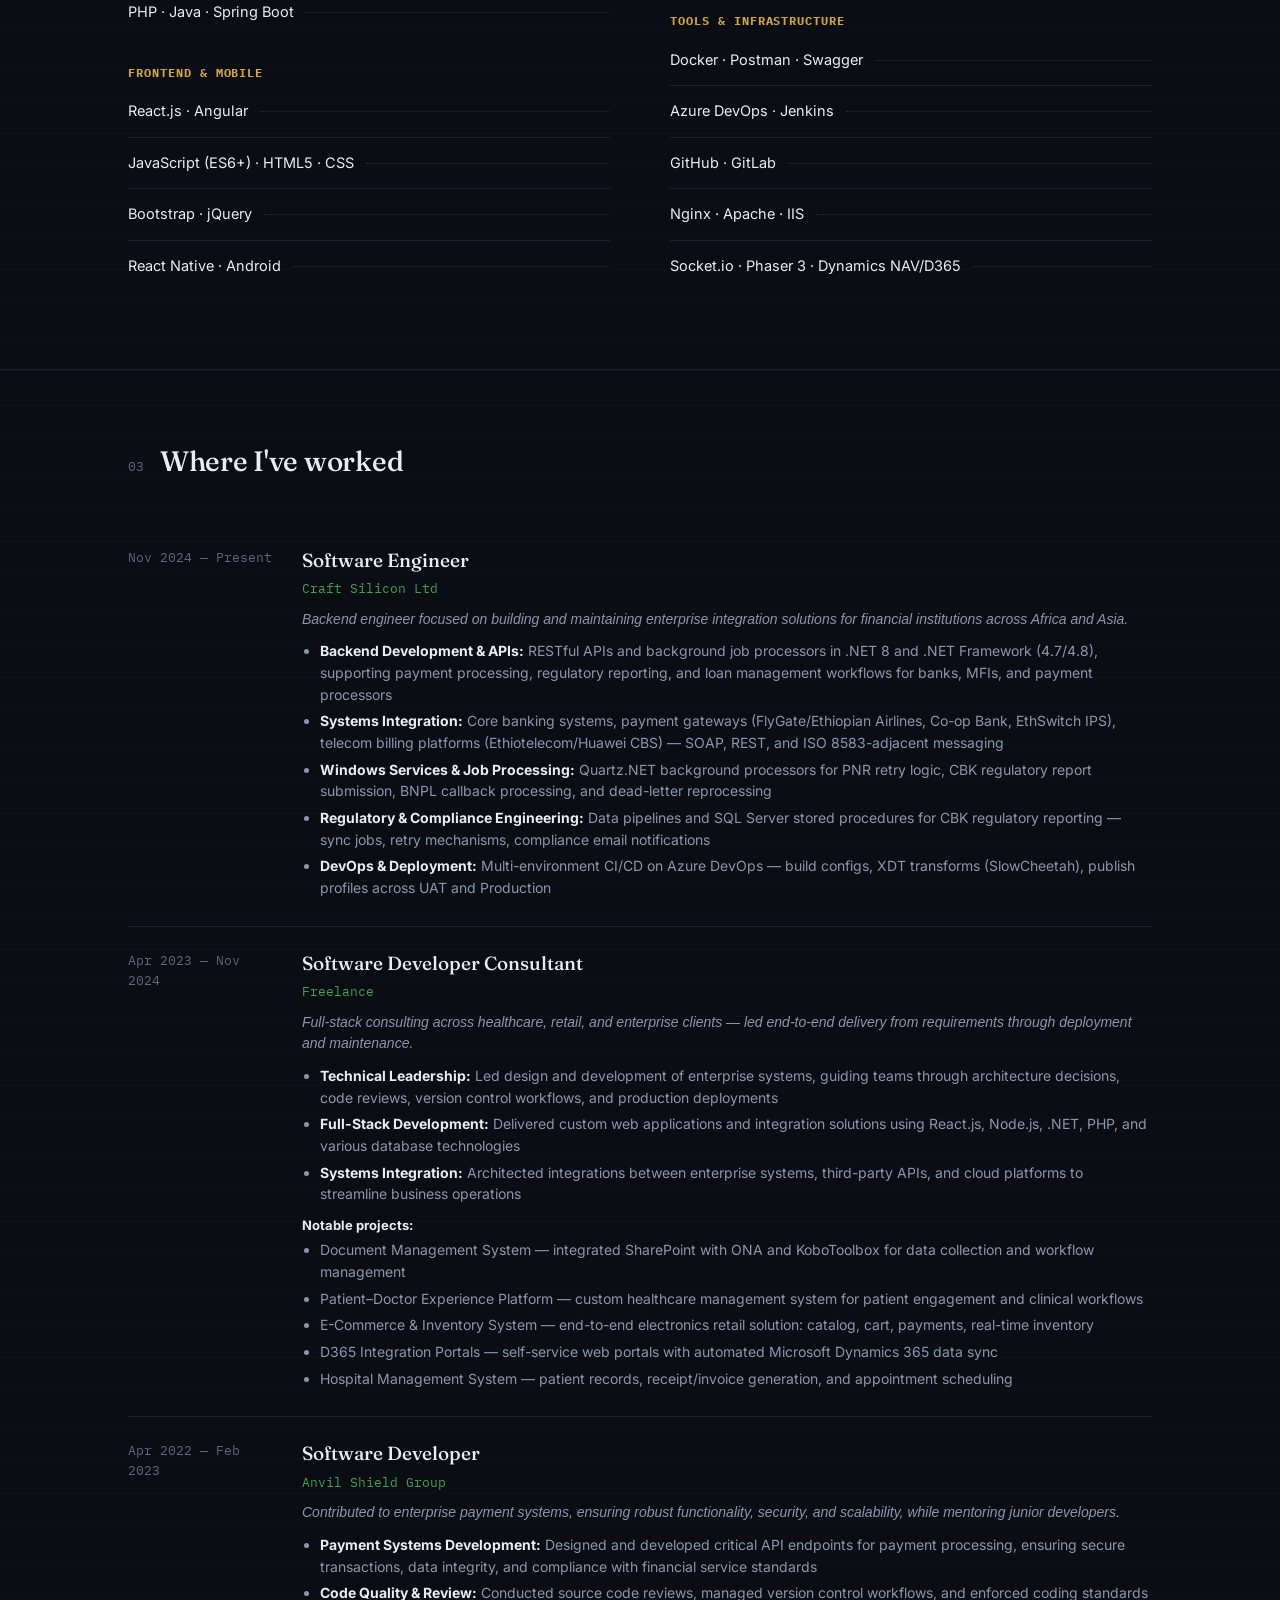
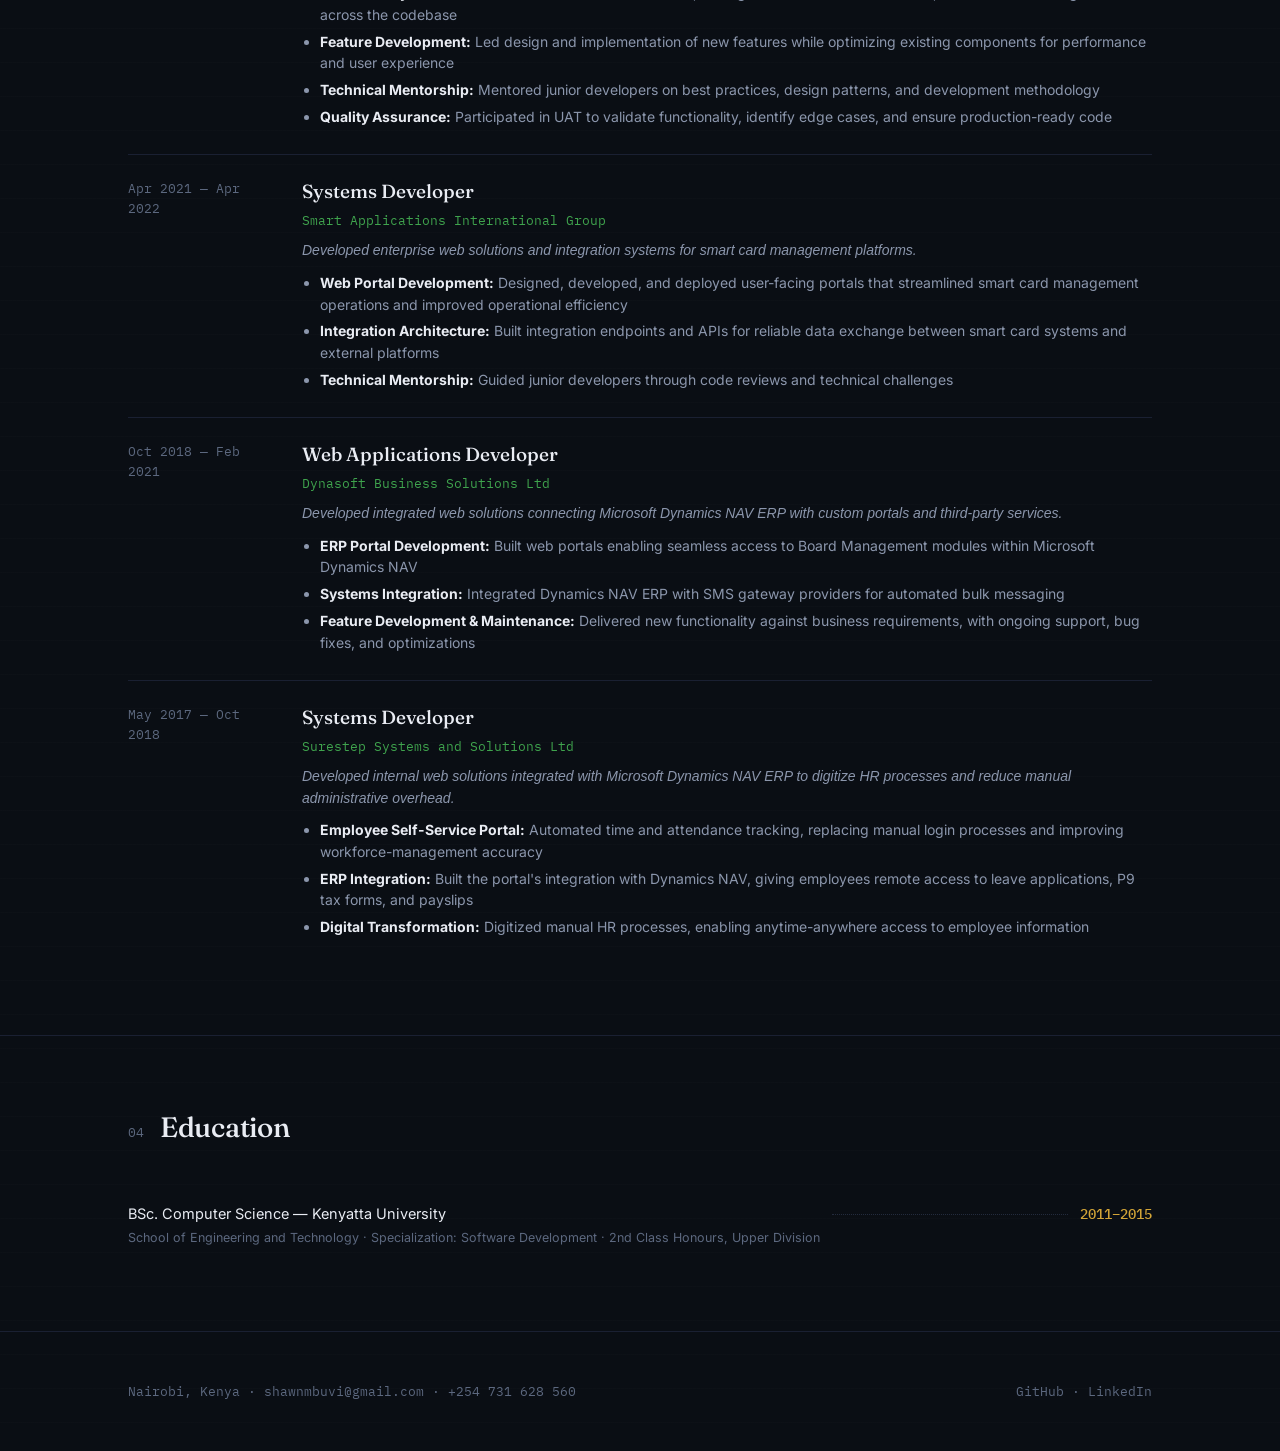
==== commit 818152cd: "Show profile photo in portfolio hero" ====
--- a/index.html
+++ b/index.html
@@ -6,6 +6,17 @@
 <title>Shawn Mbuvi — Software Engineer</title>
 <meta name="description" content="Shawn Mbuvi Ngutu — Software Engineer. .NET, React, and MSSQL systems for financial and enterprise platforms across Kenya.">
 <link rel="stylesheet" href="css/style.css">
+<style>
+  .hero-grid{display:grid;grid-template-columns:minmax(0,1fr) 240px;gap:48px;align-items:center}
+  .hero-copy{min-width:0}
+  .hero-profile-wrap{display:flex;justify-content:flex-end}
+  .hero-profile{width:220px;height:220px;border-radius:50%;object-fit:cover;object-position:center 30%;border:2px solid var(--gold-soft);box-shadow:0 18px 45px rgba(0,0,0,.28)}
+  @media (max-width:720px){
+    .hero-grid{grid-template-columns:1fr;gap:28px}
+    .hero-profile-wrap{order:-1;justify-content:flex-start}
+    .hero-profile{width:150px;height:150px}
+  }
+</style>
 </head>
 <body>
 
@@ -25,21 +36,28 @@
 
 <header class="hero">
   <div class="wrap">
-    <div class="eyebrow">Open to opportunities · Nairobi, Kenya</div>
-    <h1>Software engineer building the <em>systems that run</em> financial and enterprise operations.</h1>
-    <p class="hero-lede">
-      I build backend APIs and admin platforms end to end — from .NET Core services and MSSQL schemas
-      to the React interfaces staff and members actually use. Most of my work sits behind the login screen:
-      savings ledgers, role-based access, dashboards, and the integrations that keep them talking to
-      Microsoft Dynamics NAV / Business Central.
-    </p>
-    <div class="hero-contacts">
-      <a href="mailto:shawnmbuvi@gmail.com">✉ shawnmbuvi@gmail.com</a>
-      <a href="tel:+254731628560">📞 +254 731 628 560</a>
-      <a href="https://github.com/Shawn72" target="_blank" rel="noopener">⌥ github.com/Shawn72</a>
-      <a href="https://www.linkedin.com/in/shawn-andre-mbuvi-02062682/" target="_blank" rel="noopener">in LinkedIn</a>
-      <a href="assets/cv/Shawn_Mbuvi_CV.pdf" target="_blank" rel="noopener">📄 Résumé (PDF)</a>
-      <a href="assets/cv/Shawn_Mbuvi_CV.docx" target="_blank" rel="noopener">📝 Résumé (Word)</a>
+    <div class="hero-grid">
+      <div class="hero-copy">
+        <div class="eyebrow">Open to opportunities · Nairobi, Kenya</div>
+        <h1>Software engineer building the <em>systems that run</em> financial and enterprise operations.</h1>
+        <p class="hero-lede">
+          I build backend APIs and admin platforms end to end — from .NET Core services and MSSQL schemas
+          to the React interfaces staff and members actually use. Most of my work sits behind the login screen:
+          savings ledgers, role-based access, dashboards, and the integrations that keep them talking to
+          Microsoft Dynamics NAV / Business Central.
+        </p>
+        <div class="hero-contacts">
+          <a href="mailto:shawnmbuvi@gmail.com">✉ shawnmbuvi@gmail.com</a>
+          <a href="tel:+254731628560">📞 +254 731 628 560</a>
+          <a href="https://github.com/Shawn72" target="_blank" rel="noopener">⌥ github.com/Shawn72</a>
+          <a href="https://www.linkedin.com/in/shawn-andre-mbuvi-02062682/" target="_blank" rel="noopener">in LinkedIn</a>
+          <a href="assets/cv/Shawn_Mbuvi_CV.pdf" target="_blank" rel="noopener">📄 Résumé (PDF)</a>
+          <a href="assets/cv/Shawn_Mbuvi_CV.docx" target="_blank" rel="noopener">📝 Résumé (Word)</a>
+        </div>
+      </div>
+      <div class="hero-profile-wrap">
+        <img class="hero-profile" src="assets/images/shawn-profile.svg" alt="Shawn Mbuvi profile photo">
+      </div>
     </div>
   </div>
 </header>
@@ -304,4 +322,4 @@
 </footer>
 
 </body>
-</html>
+</html>
--- a/css/style.css
+++ b/css/style.css
@@ -251,3 +251,27 @@
   .nav-links{display:none}
   .book-panel{padding:30px 22px}
 }
+
+/* ---------- Profile portrait ---------- */
+.hero .wrap{position:relative;padding-right:330px}
+.hero .wrap::before{
+  content:'';
+  position:absolute;
+  right:28px;
+  top:-36px;
+  width:248px;
+  height:248px;
+  border-radius:50%;
+  background:url('../assets/images/shawn-profile.svg') center 26%/cover no-repeat;
+  border:2px solid var(--gold-soft);
+  box-shadow:0 18px 50px rgba(0,0,0,.28),0 0 0 8px rgba(212,165,55,.05);
+}
+@media (max-width:900px){
+  .hero .wrap{padding-right:28px}
+  .hero .wrap::before{
+    position:static;
+    width:184px;
+    height:184px;
+    margin:0 0 30px 0;
+  }
+}
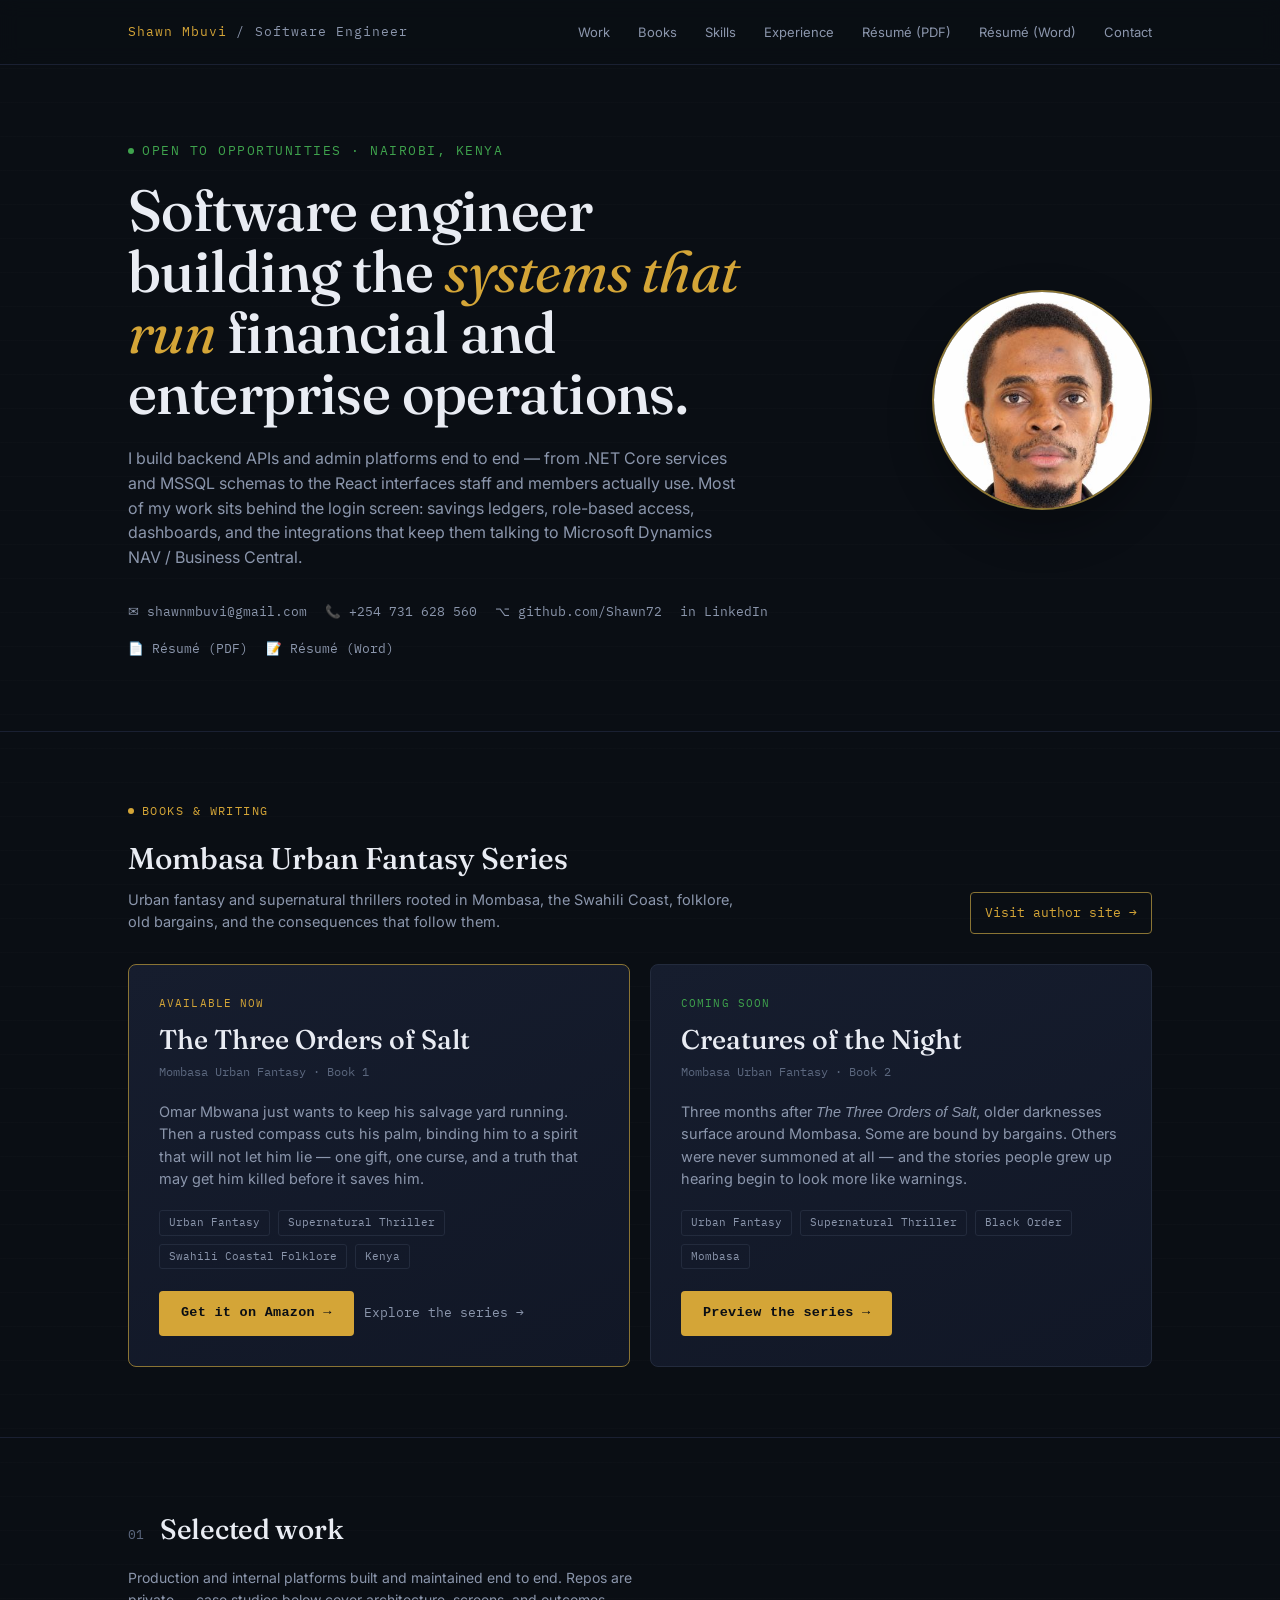
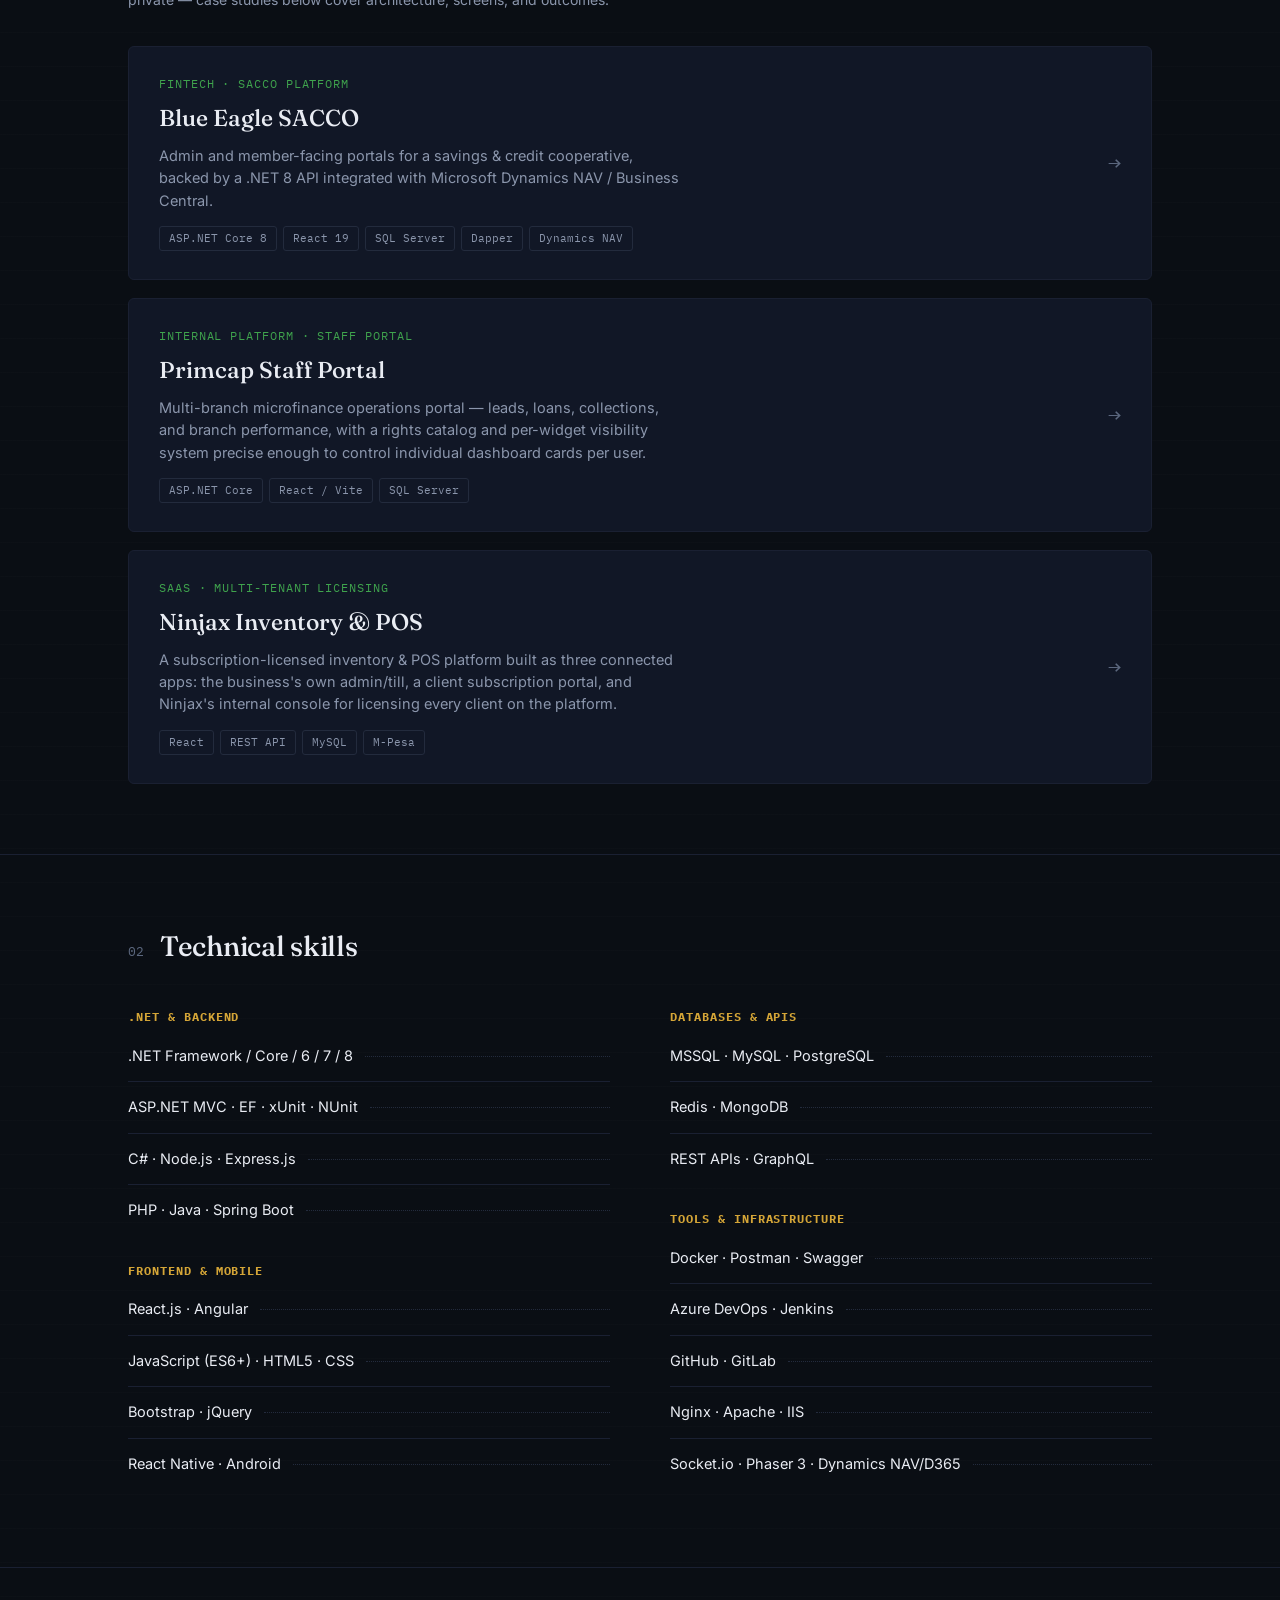
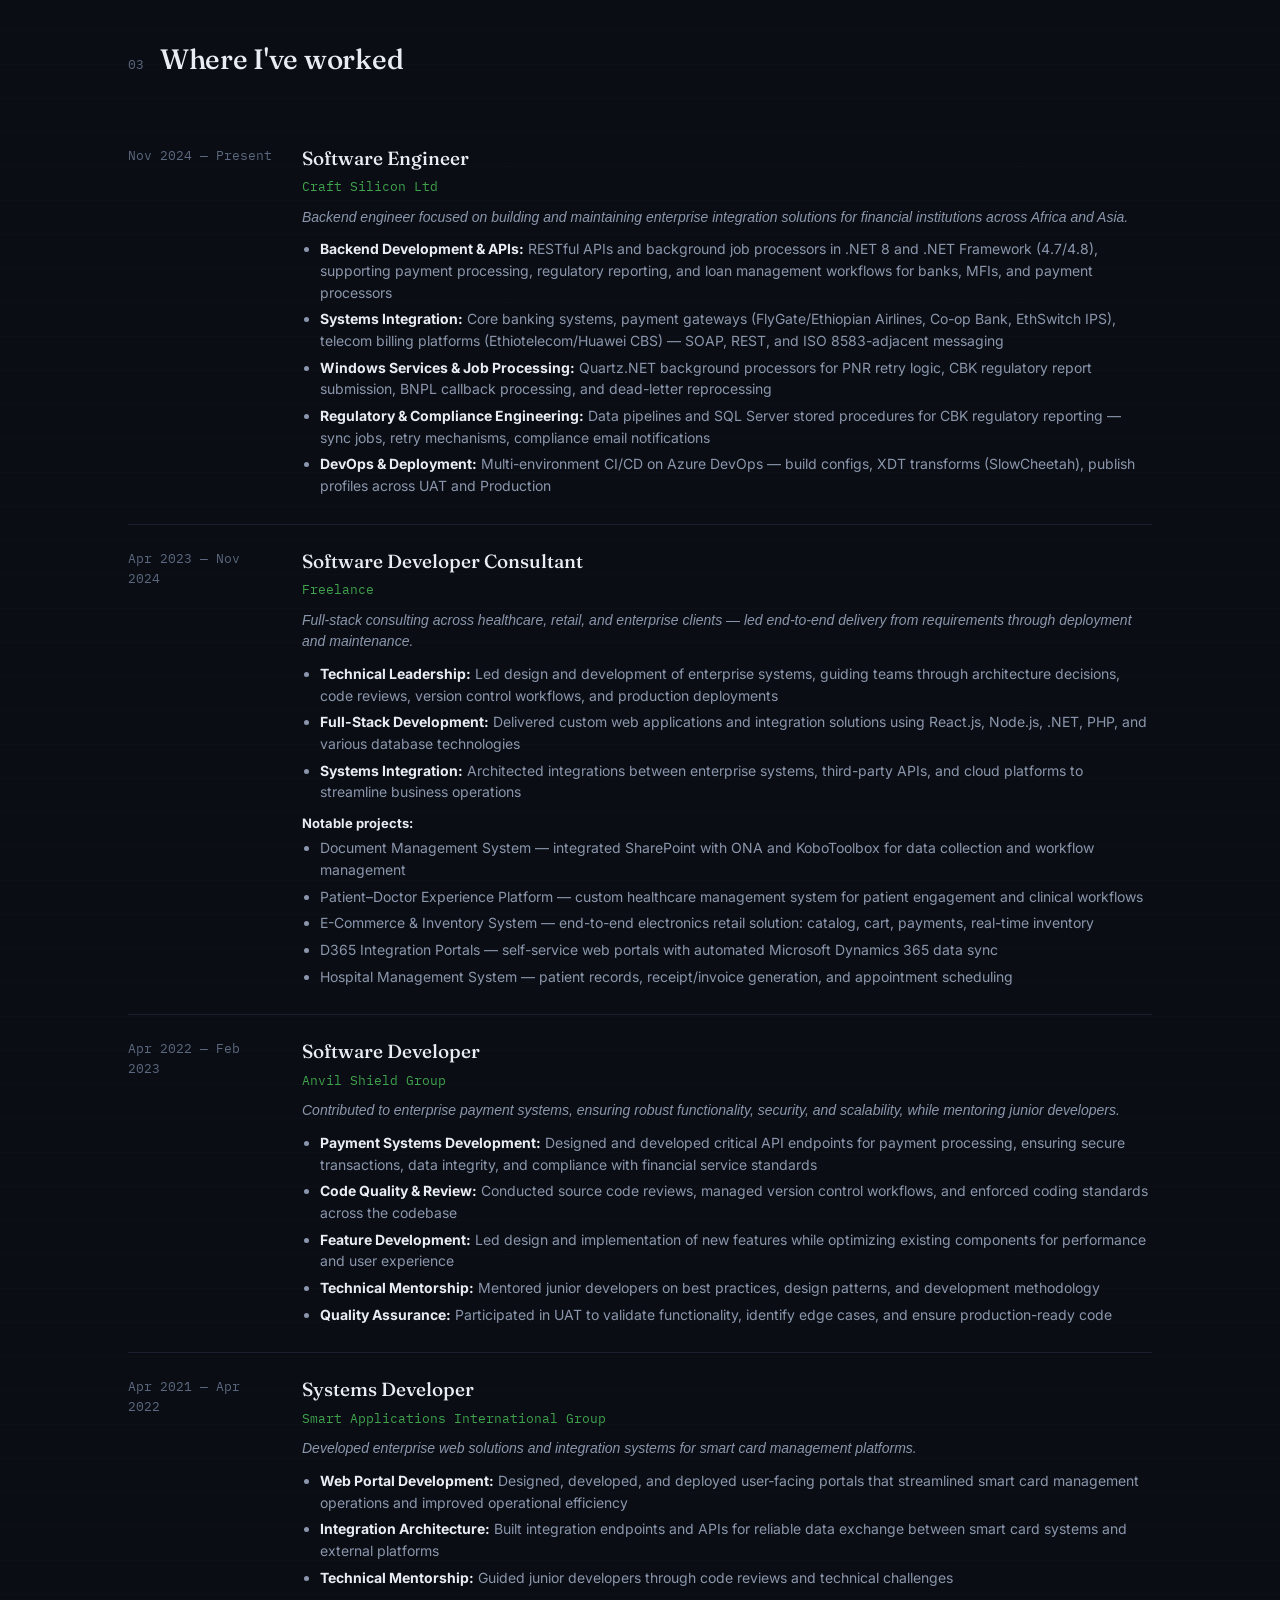
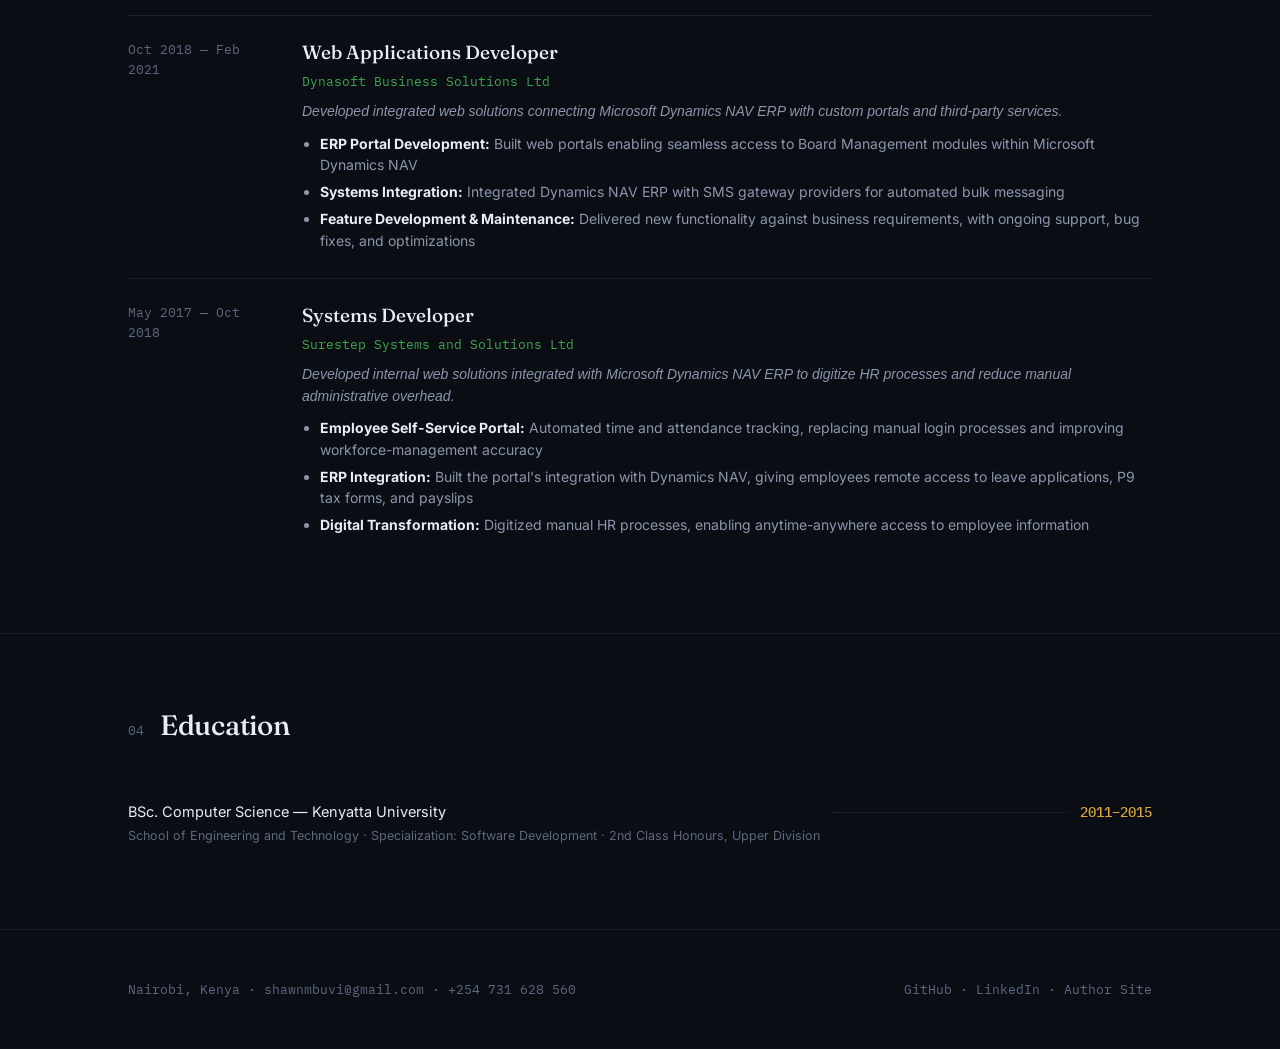
==== commit 07fca9da: "Expand author books section and link Mombasa Urban Fantasy site" ====
--- a/index.html
+++ b/index.html
@@ -11,10 +11,29 @@
   .hero-copy{min-width:0}
   .hero-profile-wrap{display:flex;justify-content:flex-end}
   .hero-profile{width:220px;height:220px;border-radius:50%;object-fit:cover;object-position:center 30%;border:2px solid var(--gold-soft);box-shadow:0 18px 45px rgba(0,0,0,.28)}
+  .books-head{display:flex;justify-content:space-between;align-items:flex-end;gap:28px;margin-bottom:30px}
+  .books-head h2{font-family:var(--display);font-weight:500;font-size:30px;margin-bottom:6px}
+  .books-head p{font-size:14.5px;color:var(--ink-dim);max-width:620px}
+  .author-site-link{font-family:var(--mono);font-size:12.5px;color:var(--gold);white-space:nowrap;border:1px solid var(--gold-soft);padding:10px 14px;border-radius:4px;transition:background .18s ease}
+  .author-site-link:hover{background:rgba(212,165,55,.08)}
+  .books-grid{display:grid;grid-template-columns:repeat(2,minmax(0,1fr));gap:20px}
+  .book-card{background:linear-gradient(155deg,var(--panel-raised) 0%,var(--panel) 100%);border:1px solid var(--rule);border-radius:8px;padding:30px;display:flex;flex-direction:column;min-height:100%}
+  .book-card.available{border-color:var(--gold-soft)}
+  .book-status{font-family:var(--mono);font-size:11px;letter-spacing:.1em;text-transform:uppercase;color:var(--gold);margin-bottom:12px}
+  .book-card.coming .book-status{color:var(--green)}
+  .book-card h3{font-family:var(--display);font-size:27px;font-weight:500;line-height:1.15;margin-bottom:8px}
+  .book-series{font-family:var(--mono);font-size:11.5px;color:var(--ink-faint);margin-bottom:20px}
+  .book-card p{font-size:14.5px;color:var(--ink-dim);margin-bottom:20px}
+  .book-card .book-tags{margin-top:auto;margin-bottom:22px}
+  .book-actions{display:flex;flex-wrap:wrap;gap:10px;align-items:center}
+  .book-secondary{display:inline-flex;align-items:center;font-family:var(--mono);font-size:12.5px;color:var(--ink-dim);padding:11px 0}
+  .book-secondary:hover{color:var(--gold)}
   @media (max-width:720px){
     .hero-grid{grid-template-columns:1fr;gap:28px}
     .hero-profile-wrap{order:-1;justify-content:flex-start}
     .hero-profile{width:150px;height:150px}
+    .books-head{align-items:flex-start;flex-direction:column}
+    .books-grid{grid-template-columns:1fr}
   }
 </style>
 </head>
@@ -25,6 +44,7 @@
     <a href="index.html" class="nav-mark">Shawn Mbuvi <span>/ Software Engineer</span></a>
     <div class="nav-links">
       <a href="#work">Work</a>
+      <a href="#books">Books</a>
       <a href="#skills">Skills</a>
       <a href="#experience">Experience</a>
       <a href="assets/cv/Shawn_Mbuvi_CV.pdf" target="_blank" rel="noopener">Résumé (PDF)</a>
@@ -62,25 +82,50 @@
   </div>
 </header>
 
-<section class="book-feature">
+<section class="book-feature" id="books">
   <div class="wrap">
-    <div class="book-panel">
-      <div class="book-eyebrow">Now live on Amazon</div>
-      <h2 class="book-title">The Three Orders of Salt</h2>
-      <p class="book-subtitle">My debut novel — urban fantasy / supernatural thriller, Kindle &amp; paperback</p>
-      <div class="book-body">
-        <p>Some engineering habits don't stay at work. Writing this book, I found myself doing the same thing I do at my day job: building a system, defining its rules, then making sure every consequence in the story actually follows from them. The result is a magic system with a real cost — truth that can't be spoken freely, and a debt that outlives the person who made it — layered on top of Swahili coastal folklore and a Kenyan coastline I know well.</p>
+    <div class="books-head">
+      <div>
+        <div class="book-eyebrow">Books &amp; Writing</div>
+        <h2>Mombasa Urban Fantasy Series</h2>
+        <p>Urban fantasy and supernatural thrillers rooted in Mombasa, the Swahili Coast, folklore, old bargains, and the consequences that follow them.</p>
       </div>
-      <div class="book-quote">
-        Omar Mbwana just wants to keep his salvage yard running. Then a rusted compass cuts his palm, and he's bound to a spirit that won't let him lie — one gift, one curse, and a truth that might get him killed before it saves him.
-      </div>
-      <div class="book-tags">
-        <span class="chip">Urban Fantasy</span>
-        <span class="chip">Supernatural Thriller</span>
-        <span class="chip">Swahili Coastal Folklore</span>
-        <span class="chip">Kenya</span>
-      </div>
-      <a href="https://a.co/d/0grRP7ul" target="_blank" rel="noopener" class="book-cta">Get it on Kindle &amp; Paperback →</a>
+      <a href="https://urbanfantasy.ninjaxco.com/" target="_blank" rel="noopener" class="author-site-link">Visit author site →</a>
+    </div>
+
+    <div class="books-grid">
+      <article class="book-card available">
+        <div class="book-status">Available now</div>
+        <h3>The Three Orders of Salt</h3>
+        <div class="book-series">Mombasa Urban Fantasy · Book 1</div>
+        <p>Omar Mbwana just wants to keep his salvage yard running. Then a rusted compass cuts his palm, binding him to a spirit that will not let him lie — one gift, one curse, and a truth that may get him killed before it saves him.</p>
+        <div class="book-tags">
+          <span class="chip">Urban Fantasy</span>
+          <span class="chip">Supernatural Thriller</span>
+          <span class="chip">Swahili Coastal Folklore</span>
+          <span class="chip">Kenya</span>
+        </div>
+        <div class="book-actions">
+          <a href="https://www.amazon.com/dp/B0HH9MNGP5" target="_blank" rel="noopener" class="book-cta">Get it on Amazon →</a>
+          <a href="https://urbanfantasy.ninjaxco.com/" target="_blank" rel="noopener" class="book-secondary">Explore the series →</a>
+        </div>
+      </article>
+
+      <article class="book-card coming">
+        <div class="book-status">Coming soon</div>
+        <h3>Creatures of the Night</h3>
+        <div class="book-series">Mombasa Urban Fantasy · Book 2</div>
+        <p>Three months after <em>The Three Orders of Salt</em>, older darknesses surface around Mombasa. Some are bound by bargains. Others were never summoned at all — and the stories people grew up hearing begin to look more like warnings.</p>
+        <div class="book-tags">
+          <span class="chip">Urban Fantasy</span>
+          <span class="chip">Supernatural Thriller</span>
+          <span class="chip">Black Order</span>
+          <span class="chip">Mombasa</span>
+        </div>
+        <div class="book-actions">
+          <a href="https://urbanfantasy.ninjaxco.com/" target="_blank" rel="noopener" class="book-cta">Preview the series →</a>
+        </div>
+      </article>
     </div>
   </div>
 </section>
@@ -92,102 +137,31 @@
       <h2>Selected work</h2>
     </div>
     <p class="section-note">Production and internal platforms built and maintained end to end. Repos are private — case studies below cover architecture, screens, and outcomes.</p>
-
     <div class="projects-grid">
-
       <a href="projects/blueeagle.html" class="pcard">
-        <div>
-          <div class="pcard-tag">Fintech · SACCO Platform</div>
-          <h3>Blue Eagle SACCO</h3>
-          <p>Admin and member-facing portals for a savings & credit cooperative, backed by a .NET 8 API
-             integrated with Microsoft Dynamics NAV / Business Central.</p>
-          <div class="pcard-stack">
-            <span class="chip">ASP.NET Core 8</span>
-            <span class="chip">React 19</span>
-            <span class="chip">SQL Server</span>
-            <span class="chip">Dapper</span>
-            <span class="chip">Dynamics NAV</span>
-          </div>
-        </div>
-        <div class="pcard-arrow">→</div>
+        <div><div class="pcard-tag">Fintech · SACCO Platform</div><h3>Blue Eagle SACCO</h3><p>Admin and member-facing portals for a savings &amp; credit cooperative, backed by a .NET 8 API integrated with Microsoft Dynamics NAV / Business Central.</p><div class="pcard-stack"><span class="chip">ASP.NET Core 8</span><span class="chip">React 19</span><span class="chip">SQL Server</span><span class="chip">Dapper</span><span class="chip">Dynamics NAV</span></div></div><div class="pcard-arrow">→</div>
       </a>
-
       <a href="projects/primcap.html" class="pcard">
-        <div>
-          <div class="pcard-tag">Internal Platform · Staff Portal</div>
-          <h3>Primcap Staff Portal</h3>
-          <p>Multi-branch microfinance operations portal — leads, loans, collections, and branch
-             performance, with a rights catalog and per-widget visibility system precise enough to
-             control individual dashboard cards per user.</p>
-          <div class="pcard-stack">
-            <span class="chip">ASP.NET Core</span>
-            <span class="chip">React / Vite</span>
-            <span class="chip">SQL Server</span>
-          </div>
-        </div>
-        <div class="pcard-arrow">→</div>
+        <div><div class="pcard-tag">Internal Platform · Staff Portal</div><h3>Primcap Staff Portal</h3><p>Multi-branch microfinance operations portal — leads, loans, collections, and branch performance, with a rights catalog and per-widget visibility system precise enough to control individual dashboard cards per user.</p><div class="pcard-stack"><span class="chip">ASP.NET Core</span><span class="chip">React / Vite</span><span class="chip">SQL Server</span></div></div><div class="pcard-arrow">→</div>
       </a>
-
       <a href="projects/ninjax.html" class="pcard">
-        <div>
-          <div class="pcard-tag">SaaS · Multi-tenant Licensing</div>
-          <h3>Ninjax Inventory &amp; POS</h3>
-          <p>A subscription-licensed inventory &amp; POS platform built as three connected apps: the
-             business's own admin/till, a client subscription portal, and Ninjax's internal console for
-             licensing every client on the platform.</p>
-          <div class="pcard-stack">
-            <span class="chip">React</span>
-            <span class="chip">REST API</span>
-            <span class="chip">MySQL</span>
-            <span class="chip">M-Pesa</span>
-          </div>
-        </div>
-        <div class="pcard-arrow">→</div>
+        <div><div class="pcard-tag">SaaS · Multi-tenant Licensing</div><h3>Ninjax Inventory &amp; POS</h3><p>A subscription-licensed inventory &amp; POS platform built as three connected apps: the business's own admin/till, a client subscription portal, and Ninjax's internal console for licensing every client on the platform.</p><div class="pcard-stack"><span class="chip">React</span><span class="chip">REST API</span><span class="chip">MySQL</span><span class="chip">M-Pesa</span></div></div><div class="pcard-arrow">→</div>
       </a>
-
     </div>
   </div>
 </section>
 
 <section class="section" id="skills">
   <div class="wrap">
-    <div class="section-head">
-      <span class="section-num">02</span>
-      <h2>Technical skills</h2>
-    </div>
-
+    <div class="section-head"><span class="section-num">02</span><h2>Technical skills</h2></div>
     <div class="skills-grid">
       <div>
-        <div class="skill-group">
-          <h4>.NET &amp; Backend</h4>
-          <div class="ledger-row"><span class="ledger-label">.NET Framework / Core / 6 / 7 / 8</span><span class="ledger-leader"></span></div>
-          <div class="ledger-row"><span class="ledger-label">ASP.NET MVC · EF · xUnit · NUnit</span><span class="ledger-leader"></span></div>
-          <div class="ledger-row"><span class="ledger-label">C# · Node.js · Express.js</span><span class="ledger-leader"></span></div>
-          <div class="ledger-row"><span class="ledger-label">PHP · Java · Spring Boot</span><span class="ledger-leader"></span></div>
-        </div>
-        <div class="skill-group" style="margin-top:26px">
-          <h4>Frontend &amp; Mobile</h4>
-          <div class="ledger-row"><span class="ledger-label">React.js · Angular</span><span class="ledger-leader"></span></div>
-          <div class="ledger-row"><span class="ledger-label">JavaScript (ES6+) · HTML5 · CSS</span><span class="ledger-leader"></span></div>
-          <div class="ledger-row"><span class="ledger-label">Bootstrap · jQuery</span><span class="ledger-leader"></span></div>
-          <div class="ledger-row"><span class="ledger-label">React Native · Android</span><span class="ledger-leader"></span></div>
-        </div>
+        <div class="skill-group"><h4>.NET &amp; Backend</h4><div class="ledger-row"><span class="ledger-label">.NET Framework / Core / 6 / 7 / 8</span><span class="ledger-leader"></span></div><div class="ledger-row"><span class="ledger-label">ASP.NET MVC · EF · xUnit · NUnit</span><span class="ledger-leader"></span></div><div class="ledger-row"><span class="ledger-label">C# · Node.js · Express.js</span><span class="ledger-leader"></span></div><div class="ledger-row"><span class="ledger-label">PHP · Java · Spring Boot</span><span class="ledger-leader"></span></div></div>
+        <div class="skill-group" style="margin-top:26px"><h4>Frontend &amp; Mobile</h4><div class="ledger-row"><span class="ledger-label">React.js · Angular</span><span class="ledger-leader"></span></div><div class="ledger-row"><span class="ledger-label">JavaScript (ES6+) · HTML5 · CSS</span><span class="ledger-leader"></span></div><div class="ledger-row"><span class="ledger-label">Bootstrap · jQuery</span><span class="ledger-leader"></span></div><div class="ledger-row"><span class="ledger-label">React Native · Android</span><span class="ledger-leader"></span></div></div>
       </div>
       <div>
-        <div class="skill-group">
-          <h4>Databases &amp; APIs</h4>
-          <div class="ledger-row"><span class="ledger-label">MSSQL · MySQL · PostgreSQL</span><span class="ledger-leader"></span></div>
-          <div class="ledger-row"><span class="ledger-label">Redis · MongoDB</span><span class="ledger-leader"></span></div>
-          <div class="ledger-row"><span class="ledger-label">REST APIs · GraphQL</span><span class="ledger-leader"></span></div>
-        </div>
-        <div class="skill-group" style="margin-top:26px">
-          <h4>Tools &amp; Infrastructure</h4>
-          <div class="ledger-row"><span class="ledger-label">Docker · Postman · Swagger</span><span class="ledger-leader"></span></div>
-          <div class="ledger-row"><span class="ledger-label">Azure DevOps · Jenkins</span><span class="ledger-leader"></span></div>
-          <div class="ledger-row"><span class="ledger-label">GitHub · GitLab</span><span class="ledger-leader"></span></div>
-          <div class="ledger-row"><span class="ledger-label">Nginx · Apache · IIS</span><span class="ledger-leader"></span></div>
-          <div class="ledger-row"><span class="ledger-label">Socket.io · Phaser 3 · Dynamics NAV/D365</span><span class="ledger-leader"></span></div>
-        </div>
+        <div class="skill-group"><h4>Databases &amp; APIs</h4><div class="ledger-row"><span class="ledger-label">MSSQL · MySQL · PostgreSQL</span><span class="ledger-leader"></span></div><div class="ledger-row"><span class="ledger-label">Redis · MongoDB</span><span class="ledger-leader"></span></div><div class="ledger-row"><span class="ledger-label">REST APIs · GraphQL</span><span class="ledger-leader"></span></div></div>
+        <div class="skill-group" style="margin-top:26px"><h4>Tools &amp; Infrastructure</h4><div class="ledger-row"><span class="ledger-label">Docker · Postman · Swagger</span><span class="ledger-leader"></span></div><div class="ledger-row"><span class="ledger-label">Azure DevOps · Jenkins</span><span class="ledger-leader"></span></div><div class="ledger-row"><span class="ledger-label">GitHub · GitLab</span><span class="ledger-leader"></span></div><div class="ledger-row"><span class="ledger-label">Nginx · Apache · IIS</span><span class="ledger-leader"></span></div><div class="ledger-row"><span class="ledger-label">Socket.io · Phaser 3 · Dynamics NAV/D365</span><span class="ledger-leader"></span></div></div>
       </div>
     </div>
   </div>
@@ -195,129 +169,29 @@
 
 <section class="section" id="experience">
   <div class="wrap">
-    <div class="section-head">
-      <span class="section-num">03</span>
-      <h2>Where I've worked</h2>
-    </div>
-
+    <div class="section-head"><span class="section-num">03</span><h2>Where I've worked</h2></div>
     <div class="timeline">
-      <div class="tl-item">
-        <div class="tl-date">Nov 2024 — Present</div>
-        <div>
-          <div class="tl-role">Software Engineer</div>
-          <div class="tl-org">Craft Silicon Ltd</div>
-          <p style="font-size:14px;color:var(--ink-dim);font-style:italic;margin-bottom:10px">Backend engineer focused on building and maintaining enterprise integration solutions for financial institutions across Africa and Asia.</p>
-          <ul>
-            <li><strong style="color:var(--ink)">Backend Development &amp; APIs:</strong> RESTful APIs and background job processors in .NET 8 and .NET Framework (4.7/4.8), supporting payment processing, regulatory reporting, and loan management workflows for banks, MFIs, and payment processors</li>
-            <li><strong style="color:var(--ink)">Systems Integration:</strong> Core banking systems, payment gateways (FlyGate/Ethiopian Airlines, Co-op Bank, EthSwitch IPS), telecom billing platforms (Ethiotelecom/Huawei CBS) — SOAP, REST, and ISO 8583-adjacent messaging</li>
-            <li><strong style="color:var(--ink)">Windows Services &amp; Job Processing:</strong> Quartz.NET background processors for PNR retry logic, CBK regulatory report submission, BNPL callback processing, and dead-letter reprocessing</li>
-            <li><strong style="color:var(--ink)">Regulatory &amp; Compliance Engineering:</strong> Data pipelines and SQL Server stored procedures for CBK regulatory reporting — sync jobs, retry mechanisms, compliance email notifications</li>
-            <li><strong style="color:var(--ink)">DevOps &amp; Deployment:</strong> Multi-environment CI/CD on Azure DevOps — build configs, XDT transforms (SlowCheetah), publish profiles across UAT and Production</li>
-          </ul>
-        </div>
-      </div>
-
-      <div class="tl-item">
-        <div class="tl-date">Apr 2023 — Nov 2024</div>
-        <div>
-          <div class="tl-role">Software Developer Consultant</div>
-          <div class="tl-org">Freelance</div>
-          <p style="font-size:14px;color:var(--ink-dim);font-style:italic;margin-bottom:10px">Full-stack consulting across healthcare, retail, and enterprise clients — led end-to-end delivery from requirements through deployment and maintenance.</p>
-          <ul>
-            <li><strong style="color:var(--ink)">Technical Leadership:</strong> Led design and development of enterprise systems, guiding teams through architecture decisions, code reviews, version control workflows, and production deployments</li>
-            <li><strong style="color:var(--ink)">Full-Stack Development:</strong> Delivered custom web applications and integration solutions using React.js, Node.js, .NET, PHP, and various database technologies</li>
-            <li><strong style="color:var(--ink)">Systems Integration:</strong> Architected integrations between enterprise systems, third-party APIs, and cloud platforms to streamline business operations</li>
-          </ul>
-          <p style="font-size:13px;color:var(--ink-dim);margin-top:10px;margin-bottom:4px"><strong style="color:var(--ink)">Notable projects:</strong></p>
-          <ul>
-            <li>Document Management System — integrated SharePoint with ONA and KoboToolbox for data collection and workflow management</li>
-            <li>Patient–Doctor Experience Platform — custom healthcare management system for patient engagement and clinical workflows</li>
-            <li>E-Commerce &amp; Inventory System — end-to-end electronics retail solution: catalog, cart, payments, real-time inventory</li>
-            <li>D365 Integration Portals — self-service web portals with automated Microsoft Dynamics 365 data sync</li>
-            <li>Hospital Management System — patient records, receipt/invoice generation, and appointment scheduling</li>
-          </ul>
-        </div>
-      </div>
-
-      <div class="tl-item">
-        <div class="tl-date">Apr 2022 — Feb 2023</div>
-        <div>
-          <div class="tl-role">Software Developer</div>
-          <div class="tl-org">Anvil Shield Group</div>
-          <p style="font-size:14px;color:var(--ink-dim);font-style:italic;margin-bottom:10px">Contributed to enterprise payment systems, ensuring robust functionality, security, and scalability, while mentoring junior developers.</p>
-          <ul>
-            <li><strong style="color:var(--ink)">Payment Systems Development:</strong> Designed and developed critical API endpoints for payment processing, ensuring secure transactions, data integrity, and compliance with financial service standards</li>
-            <li><strong style="color:var(--ink)">Code Quality &amp; Review:</strong> Conducted source code reviews, managed version control workflows, and enforced coding standards across the codebase</li>
-            <li><strong style="color:var(--ink)">Feature Development:</strong> Led design and implementation of new features while optimizing existing components for performance and user experience</li>
-            <li><strong style="color:var(--ink)">Technical Mentorship:</strong> Mentored junior developers on best practices, design patterns, and development methodology</li>
-            <li><strong style="color:var(--ink)">Quality Assurance:</strong> Participated in UAT to validate functionality, identify edge cases, and ensure production-ready code</li>
-          </ul>
-        </div>
-      </div>
-
-      <div class="tl-item">
-        <div class="tl-date">Apr 2021 — Apr 2022</div>
-        <div>
-          <div class="tl-role">Systems Developer</div>
-          <div class="tl-org">Smart Applications International Group</div>
-          <p style="font-size:14px;color:var(--ink-dim);font-style:italic;margin-bottom:10px">Developed enterprise web solutions and integration systems for smart card management platforms.</p>
-          <ul>
-            <li><strong style="color:var(--ink)">Web Portal Development:</strong> Designed, developed, and deployed user-facing portals that streamlined smart card management operations and improved operational efficiency</li>
-            <li><strong style="color:var(--ink)">Integration Architecture:</strong> Built integration endpoints and APIs for reliable data exchange between smart card systems and external platforms</li>
-            <li><strong style="color:var(--ink)">Technical Mentorship:</strong> Guided junior developers through code reviews and technical challenges</li>
-          </ul>
-        </div>
-      </div>
-
-      <div class="tl-item">
-        <div class="tl-date">Oct 2018 — Feb 2021</div>
-        <div>
-          <div class="tl-role">Web Applications Developer</div>
-          <div class="tl-org">Dynasoft Business Solutions Ltd</div>
-          <p style="font-size:14px;color:var(--ink-dim);font-style:italic;margin-bottom:10px">Developed integrated web solutions connecting Microsoft Dynamics NAV ERP with custom portals and third-party services.</p>
-          <ul>
-            <li><strong style="color:var(--ink)">ERP Portal Development:</strong> Built web portals enabling seamless access to Board Management modules within Microsoft Dynamics NAV</li>
-            <li><strong style="color:var(--ink)">Systems Integration:</strong> Integrated Dynamics NAV ERP with SMS gateway providers for automated bulk messaging</li>
-            <li><strong style="color:var(--ink)">Feature Development &amp; Maintenance:</strong> Delivered new functionality against business requirements, with ongoing support, bug fixes, and optimizations</li>
-          </ul>
-        </div>
-      </div>
-
-      <div class="tl-item">
-        <div class="tl-date">May 2017 — Oct 2018</div>
-        <div>
-          <div class="tl-role">Systems Developer</div>
-          <div class="tl-org">Surestep Systems and Solutions Ltd</div>
-          <p style="font-size:14px;color:var(--ink-dim);font-style:italic;margin-bottom:10px">Developed internal web solutions integrated with Microsoft Dynamics NAV ERP to digitize HR processes and reduce manual administrative overhead.</p>
-          <ul>
-            <li><strong style="color:var(--ink)">Employee Self-Service Portal:</strong> Automated time and attendance tracking, replacing manual login processes and improving workforce-management accuracy</li>
-            <li><strong style="color:var(--ink)">ERP Integration:</strong> Built the portal's integration with Dynamics NAV, giving employees remote access to leave applications, P9 tax forms, and payslips</li>
-            <li><strong style="color:var(--ink)">Digital Transformation:</strong> Digitized manual HR processes, enabling anytime-anywhere access to employee information</li>
-          </ul>
-        </div>
-      </div>
+      <div class="tl-item"><div class="tl-date">Nov 2024 — Present</div><div><div class="tl-role">Software Engineer</div><div class="tl-org">Craft Silicon Ltd</div><p style="font-size:14px;color:var(--ink-dim);font-style:italic;margin-bottom:10px">Backend engineer focused on building and maintaining enterprise integration solutions for financial institutions across Africa and Asia.</p><ul><li><strong style="color:var(--ink)">Backend Development &amp; APIs:</strong> RESTful APIs and background job processors in .NET 8 and .NET Framework (4.7/4.8), supporting payment processing, regulatory reporting, and loan management workflows for banks, MFIs, and payment processors</li><li><strong style="color:var(--ink)">Systems Integration:</strong> Core banking systems, payment gateways (FlyGate/Ethiopian Airlines, Co-op Bank, EthSwitch IPS), telecom billing platforms (Ethiotelecom/Huawei CBS) — SOAP, REST, and ISO 8583-adjacent messaging</li><li><strong style="color:var(--ink)">Windows Services &amp; Job Processing:</strong> Quartz.NET background processors for PNR retry logic, CBK regulatory report submission, BNPL callback processing, and dead-letter reprocessing</li><li><strong style="color:var(--ink)">Regulatory &amp; Compliance Engineering:</strong> Data pipelines and SQL Server stored procedures for CBK regulatory reporting — sync jobs, retry mechanisms, compliance email notifications</li><li><strong style="color:var(--ink)">DevOps &amp; Deployment:</strong> Multi-environment CI/CD on Azure DevOps — build configs, XDT transforms (SlowCheetah), publish profiles across UAT and Production</li></ul></div></div>
+      <div class="tl-item"><div class="tl-date">Apr 2023 — Nov 2024</div><div><div class="tl-role">Software Developer Consultant</div><div class="tl-org">Freelance</div><p style="font-size:14px;color:var(--ink-dim);font-style:italic;margin-bottom:10px">Full-stack consulting across healthcare, retail, and enterprise clients — led end-to-end delivery from requirements through deployment and maintenance.</p><ul><li><strong style="color:var(--ink)">Technical Leadership:</strong> Led design and development of enterprise systems, guiding teams through architecture decisions, code reviews, version control workflows, and production deployments</li><li><strong style="color:var(--ink)">Full-Stack Development:</strong> Delivered custom web applications and integration solutions using React.js, Node.js, .NET, PHP, and various database technologies</li><li><strong style="color:var(--ink)">Systems Integration:</strong> Architected integrations between enterprise systems, third-party APIs, and cloud platforms to streamline business operations</li></ul><p style="font-size:13px;color:var(--ink-dim);margin-top:10px;margin-bottom:4px"><strong style="color:var(--ink)">Notable projects:</strong></p><ul><li>Document Management System — integrated SharePoint with ONA and KoboToolbox for data collection and workflow management</li><li>Patient–Doctor Experience Platform — custom healthcare management system for patient engagement and clinical workflows</li><li>E-Commerce &amp; Inventory System — end-to-end electronics retail solution: catalog, cart, payments, real-time inventory</li><li>D365 Integration Portals — self-service web portals with automated Microsoft Dynamics 365 data sync</li><li>Hospital Management System — patient records, receipt/invoice generation, and appointment scheduling</li></ul></div></div>
+      <div class="tl-item"><div class="tl-date">Apr 2022 — Feb 2023</div><div><div class="tl-role">Software Developer</div><div class="tl-org">Anvil Shield Group</div><p style="font-size:14px;color:var(--ink-dim);font-style:italic;margin-bottom:10px">Contributed to enterprise payment systems, ensuring robust functionality, security, and scalability, while mentoring junior developers.</p><ul><li><strong style="color:var(--ink)">Payment Systems Development:</strong> Designed and developed critical API endpoints for payment processing, ensuring secure transactions, data integrity, and compliance with financial service standards</li><li><strong style="color:var(--ink)">Code Quality &amp; Review:</strong> Conducted source code reviews, managed version control workflows, and enforced coding standards across the codebase</li><li><strong style="color:var(--ink)">Feature Development:</strong> Led design and implementation of new features while optimizing existing components for performance and user experience</li><li><strong style="color:var(--ink)">Technical Mentorship:</strong> Mentored junior developers on best practices, design patterns, and development methodology</li><li><strong style="color:var(--ink)">Quality Assurance:</strong> Participated in UAT to validate functionality, identify edge cases, and ensure production-ready code</li></ul></div></div>
+      <div class="tl-item"><div class="tl-date">Apr 2021 — Apr 2022</div><div><div class="tl-role">Systems Developer</div><div class="tl-org">Smart Applications International Group</div><p style="font-size:14px;color:var(--ink-dim);font-style:italic;margin-bottom:10px">Developed enterprise web solutions and integration systems for smart card management platforms.</p><ul><li><strong style="color:var(--ink)">Web Portal Development:</strong> Designed, developed, and deployed user-facing portals that streamlined smart card management operations and improved operational efficiency</li><li><strong style="color:var(--ink)">Integration Architecture:</strong> Built integration endpoints and APIs for reliable data exchange between smart card systems and external platforms</li><li><strong style="color:var(--ink)">Technical Mentorship:</strong> Guided junior developers through code reviews and technical challenges</li></ul></div></div>
+      <div class="tl-item"><div class="tl-date">Oct 2018 — Feb 2021</div><div><div class="tl-role">Web Applications Developer</div><div class="tl-org">Dynasoft Business Solutions Ltd</div><p style="font-size:14px;color:var(--ink-dim);font-style:italic;margin-bottom:10px">Developed integrated web solutions connecting Microsoft Dynamics NAV ERP with custom portals and third-party services.</p><ul><li><strong style="color:var(--ink)">ERP Portal Development:</strong> Built web portals enabling seamless access to Board Management modules within Microsoft Dynamics NAV</li><li><strong style="color:var(--ink)">Systems Integration:</strong> Integrated Dynamics NAV ERP with SMS gateway providers for automated bulk messaging</li><li><strong style="color:var(--ink)">Feature Development &amp; Maintenance:</strong> Delivered new functionality against business requirements, with ongoing support, bug fixes, and optimizations</li></ul></div></div>
+      <div class="tl-item"><div class="tl-date">May 2017 — Oct 2018</div><div><div class="tl-role">Systems Developer</div><div class="tl-org">Surestep Systems and Solutions Ltd</div><p style="font-size:14px;color:var(--ink-dim);font-style:italic;margin-bottom:10px">Developed internal web solutions integrated with Microsoft Dynamics NAV ERP to digitize HR processes and reduce manual administrative overhead.</p><ul><li><strong style="color:var(--ink)">Employee Self-Service Portal:</strong> Automated time and attendance tracking, replacing manual login processes and improving workforce-management accuracy</li><li><strong style="color:var(--ink)">ERP Integration:</strong> Built the portal's integration with Dynamics NAV, giving employees remote access to leave applications, P9 tax forms, and payslips</li><li><strong style="color:var(--ink)">Digital Transformation:</strong> Digitized manual HR processes, enabling anytime-anywhere access to employee information</li></ul></div></div>
     </div>
   </div>
 </section>
 
 <section class="section" id="education">
   <div class="wrap">
-    <div class="section-head">
-      <span class="section-num">04</span>
-      <h2>Education</h2>
-    </div>
-    <div class="ledger-row">
-      <span class="ledger-label">BSc. Computer Science — Kenyatta University<span class="ledger-sub">School of Engineering and Technology · Specialization: Software Development · 2nd Class Honours, Upper Division</span></span>
-      <span class="ledger-leader"></span>
-      <span class="ledger-value">2011–2015</span>
-    </div>
+    <div class="section-head"><span class="section-num">04</span><h2>Education</h2></div>
+    <div class="ledger-row"><span class="ledger-label">BSc. Computer Science — Kenyatta University<span class="ledger-sub">School of Engineering and Technology · Specialization: Software Development · 2nd Class Honours, Upper Division</span></span><span class="ledger-leader"></span><span class="ledger-value">2011–2015</span></div>
   </div>
 </section>
 
 <footer class="footer" id="contact">
   <div class="wrap" style="display:flex;justify-content:space-between;align-items:center;flex-wrap:wrap;gap:16px;width:100%">
     <div class="footer-mono">Nairobi, Kenya · <a href="mailto:shawnmbuvi@gmail.com">shawnmbuvi@gmail.com</a> · +254 731 628 560</div>
-    <div class="footer-mono"><a href="https://github.com/Shawn72" target="_blank" rel="noopener">GitHub</a> · <a href="https://www.linkedin.com/in/shawn-andre-mbuvi-02062682/" target="_blank" rel="noopener">LinkedIn</a></div>
+    <div class="footer-mono"><a href="https://github.com/Shawn72" target="_blank" rel="noopener">GitHub</a> · <a href="https://www.linkedin.com/in/shawn-andre-mbuvi-02062682/" target="_blank" rel="noopener">LinkedIn</a> · <a href="https://urbanfantasy.ninjaxco.com/" target="_blank" rel="noopener">Author Site</a></div>
   </div>
 </footer>
 
--- a/css/style.css
+++ b/css/style.css
@@ -1,277 +1,12 @@
 @import url('https://fonts.googleapis.com/css2?family=Fraunces:opsz,wght@9..144,400;9..144,500;9..144,600&family=Inter:wght@400;500;600;700&family=IBM+Plex+Mono:wght@400;500;600&display=swap');
 
-:root{
-  --bg:#0A0E14;
-  --panel:#111726;
-  --panel-raised:#161D2E;
-  --ink:#E9ECF3;
-  --ink-dim:#8B96AC;
-  --ink-faint:#5C687F;
-  --gold:#D4A537;
-  --gold-soft:#8A7434;
-  --green:#3FA34D;
-  --rule:#232B3D;
-  --rule-soft:#1A2032;
-
-  --display:'Fraunces', serif;
-  --body:'Inter', -apple-system, sans-serif;
-  --mono:'IBM Plex Mono', monospace;
-
-  --max:1080px;
-}
-
-*{box-sizing:border-box;margin:0;padding:0}
-html{scroll-behavior:smooth}
-body{
-  background:var(--bg);
-  color:var(--ink);
-  font-family:var(--body);
-  line-height:1.55;
-  -webkit-font-smoothing:antialiased;
-}
-a{color:inherit;text-decoration:none}
-img{max-width:100%;display:block}
-
-.wrap{max-width:var(--max);margin:0 auto;padding:0 28px}
-
-/* Faint ledger-paper texture on the base background */
-body{
-  background-image:
-    repeating-linear-gradient(180deg, rgba(255,255,255,0.012) 0px, rgba(255,255,255,0.012) 1px, transparent 1px, transparent 34px);
-}
-
-/* ---------- Nav ---------- */
-.nav{
-  position:sticky; top:0; z-index:50;
-  background:rgba(10,14,20,0.86);
-  backdrop-filter:blur(10px);
-  border-bottom:1px solid var(--rule-soft);
-}
-.nav .wrap{display:flex;align-items:center;justify-content:space-between;height:64px}
-.nav-mark{font-family:var(--mono);font-size:13px;letter-spacing:.08em;color:var(--gold)}
-.nav-mark span{color:var(--ink-dim)}
-.nav-links{display:flex;gap:28px;font-size:13px;color:var(--ink-dim)}
-.nav-links a:hover{color:var(--ink)}
-.nav-back{font-family:var(--mono);font-size:13px;color:var(--ink-dim)}
-.nav-back:hover{color:var(--gold)}
-
-/* ---------- Ledger row (signature element) ---------- */
-.ledger{width:100%;border-collapse:collapse}
-.ledger-row{
-  display:flex; align-items:baseline; gap:12px;
-  padding:14px 0;
-  border-bottom:1px solid var(--rule-soft);
-}
-.ledger-row:last-child{border-bottom:none}
-.ledger-label{
-  font-family:var(--body); font-size:14.5px; color:var(--ink);
-  white-space:nowrap;
-}
-.ledger-leader{
-  flex:1; border-bottom:1px dotted var(--rule);
-  transform:translateY(-4px);
-  min-width:20px;
-}
-.ledger-value{
-  font-family:var(--mono); font-size:14px; color:var(--gold);
-  white-space:nowrap; font-weight:500;
-}
-.ledger-sub{font-size:12.5px;color:var(--ink-faint);display:block;margin-top:2px}
-
-/* ---------- Hero ---------- */
-.hero{padding:100px 0 70px; border-bottom:1px solid var(--rule-soft)}
-.eyebrow{
-  font-family:var(--mono); font-size:12.5px; letter-spacing:.12em;
-  color:var(--green); text-transform:uppercase; margin-bottom:20px;
-  display:flex; align-items:center; gap:8px;
-}
-.eyebrow::before{content:'';width:6px;height:6px;background:var(--green);border-radius:50%;display:inline-block}
-.hero h1{
-  font-family:var(--display); font-weight:500; font-size:clamp(38px,5.2vw,64px);
-  line-height:1.05; letter-spacing:-0.01em; max-width:820px; margin-bottom:22px;
-}
-.hero h1 em{font-style:italic;color:var(--gold);font-weight:400}
-.hero-lede{
-  font-size:17px; color:var(--ink-dim); max-width:640px; margin-bottom:36px;
-}
-.hero-contacts{display:flex;flex-wrap:wrap;gap:22px;font-family:var(--mono);font-size:13px;color:var(--ink-dim)}
-.hero-contacts a:hover{color:var(--gold)}
-
-/* ---------- Section headers ---------- */
-.section{padding:70px 0;border-bottom:1px solid var(--rule-soft)}
-.section-head{display:flex;align-items:baseline;gap:16px;margin-bottom:40px}
-.section-num{font-family:var(--mono);font-size:12.5px;color:var(--ink-faint)}
-.section h2{font-family:var(--display);font-weight:500;font-size:28px;letter-spacing:-0.01em}
-.section-note{font-size:14px;color:var(--ink-dim);max-width:520px;margin-top:-24px;margin-bottom:36px}
-
-/* ---------- Project cards ---------- */
-.projects-grid{display:flex;flex-direction:column;gap:18px}
-.pcard{
-  display:grid; grid-template-columns:1fr auto;
-  gap:20px; align-items:center;
-  background:var(--panel);
-  border:1px solid var(--rule-soft);
-  border-radius:6px;
-  padding:28px 30px;
-  transition:border-color .18s ease, background .18s ease;
-}
-.pcard:hover{border-color:var(--gold-soft); background:var(--panel-raised)}
-.pcard-tag{font-family:var(--mono);font-size:11.5px;color:var(--green);letter-spacing:.08em;text-transform:uppercase;margin-bottom:8px}
-.pcard h3{font-family:var(--display);font-weight:500;font-size:23px;margin-bottom:8px}
-.pcard p{color:var(--ink-dim);font-size:14.5px;max-width:520px}
-.pcard-stack{display:flex;flex-wrap:wrap;gap:6px;margin-top:14px}
-.chip{
-  font-family:var(--mono);font-size:11px;color:var(--ink-dim);
-  border:1px solid var(--rule);padding:3px 9px;border-radius:3px;
-}
-.pcard-arrow{font-family:var(--mono);font-size:22px;color:var(--ink-faint);transition:color .18s, transform .18s}
-.pcard:hover .pcard-arrow{color:var(--gold);transform:translateX(4px)}
-
-/* ---------- Skills ---------- */
-.skills-grid{display:grid;grid-template-columns:repeat(2,1fr);gap:0 60px}
-.skill-group{margin-bottom:8px}
-.skill-group h4{
-  font-family:var(--mono);font-size:12px;letter-spacing:.08em;text-transform:uppercase;
-  color:var(--gold); margin-bottom:4px;
-}
-
-/* ---------- Experience timeline ---------- */
-.timeline{display:flex;flex-direction:column}
-.tl-item{
-  display:grid; grid-template-columns:150px 1fr; gap:24px;
-  padding:22px 0; border-bottom:1px solid var(--rule-soft);
-}
-.tl-item:last-child{border-bottom:none}
-.tl-date{font-family:var(--mono);font-size:13px;color:var(--ink-faint);padding-top:2px}
-.tl-role{font-family:var(--display);font-size:19px;font-weight:500;margin-bottom:4px}
-.tl-org{font-family:var(--mono);font-size:12.5px;color:var(--green);margin-bottom:10px}
-.tl-item ul{padding-left:18px;color:var(--ink-dim);font-size:14px}
-.tl-item li{margin-bottom:5px}
-
-/* ---------- Footer ---------- */
-.footer{padding:50px 0;display:flex;justify-content:space-between;align-items:center;flex-wrap:wrap;gap:16px}
-.footer-mono{font-family:var(--mono);font-size:12.5px;color:var(--ink-faint)}
-.footer a:hover{color:var(--gold)}
-
-/* ---------- Case study pages ---------- */
-.cs-hero{padding:60px 0 50px;border-bottom:1px solid var(--rule-soft)}
-.cs-hero h1{font-family:var(--display);font-weight:500;font-size:clamp(32px,4.5vw,50px);letter-spacing:-.01em;margin-bottom:16px;max-width:760px}
-.cs-hero p{color:var(--ink-dim);font-size:16px;max-width:600px}
-.status-badge{
-  display:inline-block; font-family:var(--mono); font-size:11.5px;
-  border:1px solid var(--gold-soft); color:var(--gold);
-  padding:4px 10px; border-radius:3px; margin-bottom:20px; letter-spacing:.05em;
-}
-.stat-strip{display:grid;grid-template-columns:repeat(auto-fit,minmax(120px,1fr));gap:0;margin-top:40px;border-top:1px solid var(--rule-soft)}
-.stat{padding:20px 20px 20px 0;border-right:1px solid var(--rule-soft)}
-.stat:last-child{border-right:none}
-.stat-num{font-family:var(--mono);font-size:26px;color:var(--gold);font-weight:500}
-.stat-label{font-size:12px;color:var(--ink-dim);margin-top:4px}
-
-.shot{
-  background:var(--panel); border:1px solid var(--rule-soft); border-radius:6px;
-  padding:60px 24px; text-align:center; margin:28px 0;
-}
-.shot-label{font-family:var(--mono);font-size:12px;color:var(--ink-faint);letter-spacing:.06em;text-transform:uppercase}
-
-.shot-img{
-  background:var(--panel); border:1px solid var(--rule-soft); border-radius:6px;
-  overflow:hidden; margin:28px 0;
-}
-.shot-img img{width:100%;display:block}
-.shot-caption{
-  padding:14px 18px; border-top:1px solid var(--rule-soft);
-  display:flex; justify-content:space-between; align-items:baseline; gap:12px; flex-wrap:wrap;
-}
-.shot-caption h5{font-family:var(--body);font-weight:600;font-size:14px;color:var(--ink)}
-.shot-caption p{font-family:var(--body);font-size:13px;color:var(--ink-dim);margin-top:2px}
-.shot-caption .shot-route{font-family:var(--mono);font-size:11.5px;color:var(--gold);white-space:nowrap}
-.shot-pair{display:grid;grid-template-columns:1fr 1fr;gap:20px}
-@media (max-width:720px){.shot-pair{grid-template-columns:1fr}}
-
-.feature-list{display:flex;flex-direction:column;gap:0}
-.feature{padding:24px 0;border-bottom:1px solid var(--rule-soft);display:grid;grid-template-columns:32px 1fr;gap:18px}
-.feature:last-child{border-bottom:none}
-.feature-mark{font-family:var(--mono);color:var(--gold-soft);font-size:13px;padding-top:3px}
-.feature h4{font-family:var(--display);font-weight:500;font-size:18px;margin-bottom:6px}
-.feature p{color:var(--ink-dim);font-size:14.5px}
-
-.placeholder-note{
-  font-family:var(--mono);font-size:12px;color:var(--green);
-  background:rgba(63,163,77,0.08);border:1px dashed rgba(63,163,77,0.35);
-  padding:10px 14px;border-radius:4px;margin:10px 0 30px;
-}
-
-/* ---------- Book feature panel ---------- */
-.book-feature{
-  padding:70px 0; border-bottom:1px solid var(--rule-soft);
-}
-.book-panel{
-  background:linear-gradient(155deg, var(--panel-raised) 0%, var(--panel) 100%);
-  border:1px solid var(--gold-soft);
-  border-radius:8px;
-  padding:48px;
-  position:relative;
-  overflow:hidden;
-}
-.book-panel::before{
-  content:'';
-  position:absolute; top:0; left:0; width:4px; height:100%;
-  background:var(--gold);
-}
-.book-eyebrow{
-  font-family:var(--mono); font-size:12px; letter-spacing:.12em; text-transform:uppercase;
-  color:var(--gold); margin-bottom:16px; display:flex; align-items:center; gap:8px;
-}
-.book-eyebrow::before{content:'';width:6px;height:6px;background:var(--gold);border-radius:50%;display:inline-block}
-.book-title{
-  font-family:var(--display); font-weight:500; font-size:clamp(30px,4vw,44px);
-  letter-spacing:-.01em; margin-bottom:6px; color:var(--ink);
-}
-.book-subtitle{font-size:14.5px;color:var(--ink-dim);margin-bottom:28px;font-style:italic}
-.book-body p{font-size:15px;color:var(--ink-dim);max-width:640px;margin-bottom:16px}
-.book-quote{
-  border-left:2px solid var(--gold-soft); padding:4px 0 4px 20px; margin:24px 0;
-  font-family:var(--display); font-style:italic; font-size:17px; color:var(--ink);
-  max-width:600px; line-height:1.5;
-}
-.book-tags{display:flex;flex-wrap:wrap;gap:8px;margin:24px 0 30px}
-.book-cta{
-  display:inline-flex; align-items:center; gap:8px;
-  background:var(--gold); color:var(--bg); font-family:var(--mono); font-size:13.5px; font-weight:600;
-  padding:12px 22px; border-radius:4px; letter-spacing:.02em;
-  transition:opacity .18s ease;
-}
-.book-cta:hover{opacity:.85}
-@media (max-width:720px){
-  .skills-grid{grid-template-columns:1fr}
-  .pcard{grid-template-columns:1fr}
-  .pcard-arrow{display:none}
-  .tl-item{grid-template-columns:1fr;gap:6px}
-  .nav-links{display:none}
-  .book-panel{padding:30px 22px}
-}
-
-/* ---------- Profile portrait ---------- */
-.hero .wrap{position:relative;padding-right:330px}
-.hero .wrap::before{
-  content:'';
-  position:absolute;
-  right:28px;
-  top:-36px;
-  width:248px;
-  height:248px;
-  border-radius:50%;
-  background:url('../assets/images/shawn-profile.svg') center 26%/cover no-repeat;
-  border:2px solid var(--gold-soft);
-  box-shadow:0 18px 50px rgba(0,0,0,.28),0 0 0 8px rgba(212,165,55,.05);
-}
-@media (max-width:900px){
-  .hero .wrap{padding-right:28px}
-  .hero .wrap::before{
-    position:static;
-    width:184px;
-    height:184px;
-    margin:0 0 30px 0;
-  }
-}
+:root{--bg:#0A0E14;--panel:#111726;--panel-raised:#161D2E;--ink:#E9ECF3;--ink-dim:#8B96AC;--ink-faint:#5C687F;--gold:#D4A537;--gold-soft:#8A7434;--green:#3FA34D;--rule:#232B3D;--rule-soft:#1A2032;--display:'Fraunces',serif;--body:'Inter',-apple-system,sans-serif;--mono:'IBM Plex Mono',monospace;--max:1080px}
+*{box-sizing:border-box;margin:0;padding:0}html{scroll-behavior:smooth}body{background:var(--bg);color:var(--ink);font-family:var(--body);line-height:1.55;-webkit-font-smoothing:antialiased;background-image:repeating-linear-gradient(180deg,rgba(255,255,255,.012) 0,rgba(255,255,255,.012) 1px,transparent 1px,transparent 34px)}a{color:inherit;text-decoration:none}img{max-width:100%;display:block}.wrap{max-width:var(--max);margin:0 auto;padding:0 28px}
+.nav{position:sticky;top:0;z-index:50;background:rgba(10,14,20,.86);backdrop-filter:blur(10px);border-bottom:1px solid var(--rule-soft)}.nav .wrap{display:flex;align-items:center;justify-content:space-between;height:64px}.nav-mark{font-family:var(--mono);font-size:13px;letter-spacing:.08em;color:var(--gold)}.nav-mark span{color:var(--ink-dim)}.nav-links{display:flex;gap:28px;font-size:13px;color:var(--ink-dim)}.nav-links a:hover{color:var(--ink)}.nav-back{font-family:var(--mono);font-size:13px;color:var(--ink-dim)}.nav-back:hover{color:var(--gold)}
+.ledger{width:100%;border-collapse:collapse}.ledger-row{display:flex;align-items:baseline;gap:12px;padding:14px 0;border-bottom:1px solid var(--rule-soft)}.ledger-row:last-child{border-bottom:none}.ledger-label{font-family:var(--body);font-size:14.5px;color:var(--ink);white-space:nowrap}.ledger-leader{flex:1;border-bottom:1px dotted var(--rule);transform:translateY(-4px);min-width:20px}.ledger-value{font-family:var(--mono);font-size:14px;color:var(--gold);white-space:nowrap;font-weight:500}.ledger-sub{font-size:12.5px;color:var(--ink-faint);display:block;margin-top:2px}
+.hero{padding:76px 0 72px;border-bottom:1px solid var(--rule-soft);overflow:hidden}.eyebrow{font-family:var(--mono);font-size:12.5px;letter-spacing:.12em;color:var(--green);text-transform:uppercase;margin-bottom:20px;display:flex;align-items:center;gap:8px}.eyebrow::before{content:'';width:6px;height:6px;background:var(--green);border-radius:50%;display:inline-block}.hero h1{font-family:var(--display);font-weight:500;font-size:clamp(38px,4.6vw,58px);line-height:1.05;letter-spacing:-.01em;max-width:680px;margin-bottom:22px}.hero h1 em{font-style:italic;color:var(--gold);font-weight:400}.hero-lede{font-size:16px;color:var(--ink-dim);max-width:620px;margin-bottom:32px}.hero-contacts{display:flex;flex-wrap:wrap;gap:18px;font-family:var(--mono);font-size:12.5px;color:var(--ink-dim)}.hero-contacts a:hover{color:var(--gold)}
+.section{padding:70px 0;border-bottom:1px solid var(--rule-soft)}.section-head{display:flex;align-items:baseline;gap:16px;margin-bottom:40px}.section-num{font-family:var(--mono);font-size:12.5px;color:var(--ink-faint)}.section h2{font-family:var(--display);font-weight:500;font-size:28px;letter-spacing:-.01em}.section-note{font-size:14px;color:var(--ink-dim);max-width:520px;margin-top:-24px;margin-bottom:36px}.projects-grid{display:flex;flex-direction:column;gap:18px}.pcard{display:grid;grid-template-columns:1fr auto;gap:20px;align-items:center;background:var(--panel);border:1px solid var(--rule-soft);border-radius:6px;padding:28px 30px;transition:border-color .18s ease,background .18s ease}.pcard:hover{border-color:var(--gold-soft);background:var(--panel-raised)}.pcard-tag{font-family:var(--mono);font-size:11.5px;color:var(--green);letter-spacing:.08em;text-transform:uppercase;margin-bottom:8px}.pcard h3{font-family:var(--display);font-weight:500;font-size:23px;margin-bottom:8px}.pcard p{color:var(--ink-dim);font-size:14.5px;max-width:520px}.pcard-stack{display:flex;flex-wrap:wrap;gap:6px;margin-top:14px}.chip{font-family:var(--mono);font-size:11px;color:var(--ink-dim);border:1px solid var(--rule);padding:3px 9px;border-radius:3px}.pcard-arrow{font-family:var(--mono);font-size:22px;color:var(--ink-faint);transition:color .18s,transform .18s}.pcard:hover .pcard-arrow{color:var(--gold);transform:translateX(4px)}
+.skills-grid{display:grid;grid-template-columns:repeat(2,1fr);gap:0 60px}.skill-group{margin-bottom:8px}.skill-group h4{font-family:var(--mono);font-size:12px;letter-spacing:.08em;text-transform:uppercase;color:var(--gold);margin-bottom:4px}.timeline{display:flex;flex-direction:column}.tl-item{display:grid;grid-template-columns:150px 1fr;gap:24px;padding:22px 0;border-bottom:1px solid var(--rule-soft)}.tl-item:last-child{border-bottom:none}.tl-date{font-family:var(--mono);font-size:13px;color:var(--ink-faint);padding-top:2px}.tl-role{font-family:var(--display);font-size:19px;font-weight:500;margin-bottom:4px}.tl-org{font-family:var(--mono);font-size:12.5px;color:var(--green);margin-bottom:10px}.tl-item ul{padding-left:18px;color:var(--ink-dim);font-size:14px}.tl-item li{margin-bottom:5px}.footer{padding:50px 0;display:flex;justify-content:space-between;align-items:center;flex-wrap:wrap;gap:16px}.footer-mono{font-family:var(--mono);font-size:12.5px;color:var(--ink-faint)}.footer a:hover{color:var(--gold)}
+.cs-hero{padding:60px 0 50px;border-bottom:1px solid var(--rule-soft)}.cs-hero h1{font-family:var(--display);font-weight:500;font-size:clamp(32px,4.5vw,50px);letter-spacing:-.01em;margin-bottom:16px;max-width:760px}.cs-hero p{color:var(--ink-dim);font-size:16px;max-width:600px}.status-badge{display:inline-block;font-family:var(--mono);font-size:11.5px;border:1px solid var(--gold-soft);color:var(--gold);padding:4px 10px;border-radius:3px;margin-bottom:20px;letter-spacing:.05em}.stat-strip{display:grid;grid-template-columns:repeat(auto-fit,minmax(120px,1fr));gap:0;margin-top:40px;border-top:1px solid var(--rule-soft)}.stat{padding:20px 20px 20px 0;border-right:1px solid var(--rule-soft)}.stat:last-child{border-right:none}.stat-num{font-family:var(--mono);font-size:26px;color:var(--gold);font-weight:500}.stat-label{font-size:12px;color:var(--ink-dim);margin-top:4px}.shot{background:var(--panel);border:1px solid var(--rule-soft);border-radius:6px;padding:60px 24px;text-align:center;margin:28px 0}.shot-label{font-family:var(--mono);font-size:12px;color:var(--ink-faint);letter-spacing:.06em;text-transform:uppercase}.shot-img{background:var(--panel);border:1px solid var(--rule-soft);border-radius:6px;overflow:hidden;margin:28px 0}.shot-img img{width:100%;display:block}.shot-caption{padding:14px 18px;border-top:1px solid var(--rule-soft);display:flex;justify-content:space-between;align-items:baseline;gap:12px;flex-wrap:wrap}.shot-caption h5{font-family:var(--body);font-weight:600;font-size:14px;color:var(--ink)}.shot-caption p{font-family:var(--body);font-size:13px;color:var(--ink-dim);margin-top:2px}.shot-caption .shot-route{font-family:var(--mono);font-size:11.5px;color:var(--gold);white-space:nowrap}.shot-pair{display:grid;grid-template-columns:1fr 1fr;gap:20px}.feature-list{display:flex;flex-direction:column;gap:0}.feature{padding:24px 0;border-bottom:1px solid var(--rule-soft);display:grid;grid-template-columns:32px 1fr;gap:18px}.feature:last-child{border-bottom:none}.feature-mark{font-family:var(--mono);color:var(--gold-soft);font-size:13px;padding-top:3px}.feature h4{font-family:var(--display);font-weight:500;font-size:18px;margin-bottom:6px}.feature p{color:var(--ink-dim);font-size:14.5px}.placeholder-note{font-family:var(--mono);font-size:12px;color:var(--green);background:rgba(63,163,77,.08);border:1px dashed rgba(63,163,77,.35);padding:10px 14px;border-radius:4px;margin:10px 0 30px}
+.book-feature{padding:70px 0;border-bottom:1px solid var(--rule-soft)}.book-panel{background:linear-gradient(155deg,var(--panel-raised) 0%,var(--panel) 100%);border:1px solid var(--gold-soft);border-radius:8px;padding:48px;position:relative;overflow:hidden}.book-panel::before{content:'';position:absolute;top:0;left:0;width:4px;height:100%;background:var(--gold)}.book-eyebrow{font-family:var(--mono);font-size:12px;letter-spacing:.12em;text-transform:uppercase;color:var(--gold);margin-bottom:16px;display:flex;align-items:center;gap:8px}.book-eyebrow::before{content:'';width:6px;height:6px;background:var(--gold);border-radius:50%;display:inline-block}.book-title{font-family:var(--display);font-weight:500;font-size:clamp(30px,4vw,44px);letter-spacing:-.01em;margin-bottom:6px;color:var(--ink)}.book-subtitle{font-size:14.5px;color:var(--ink-dim);margin-bottom:28px;font-style:italic}.book-body p{font-size:15px;color:var(--ink-dim);max-width:640px;margin-bottom:16px}.book-quote{border-left:2px solid var(--gold-soft);padding:4px 0 4px 20px;margin:24px 0;font-family:var(--display);font-style:italic;font-size:17px;color:var(--ink);max-width:600px;line-height:1.5}.book-tags{display:flex;flex-wrap:wrap;gap:8px;margin:24px 0 30px}.book-cta{display:inline-flex;align-items:center;gap:8px;background:var(--gold);color:var(--bg);font-family:var(--mono);font-size:13.5px;font-weight:600;padding:12px 22px;border-radius:4px;letter-spacing:.02em;transition:opacity .18s ease}.book-cta:hover{opacity:.85}
+@media(max-width:720px){.skills-grid{grid-template-columns:1fr}.pcard{grid-template-columns:1fr}.pcard-arrow{display:none}.tl-item{grid-template-columns:1fr;gap:6px}.nav-links{display:none}.book-panel{padding:30px 22px}.shot-pair{grid-template-columns:1fr}}
